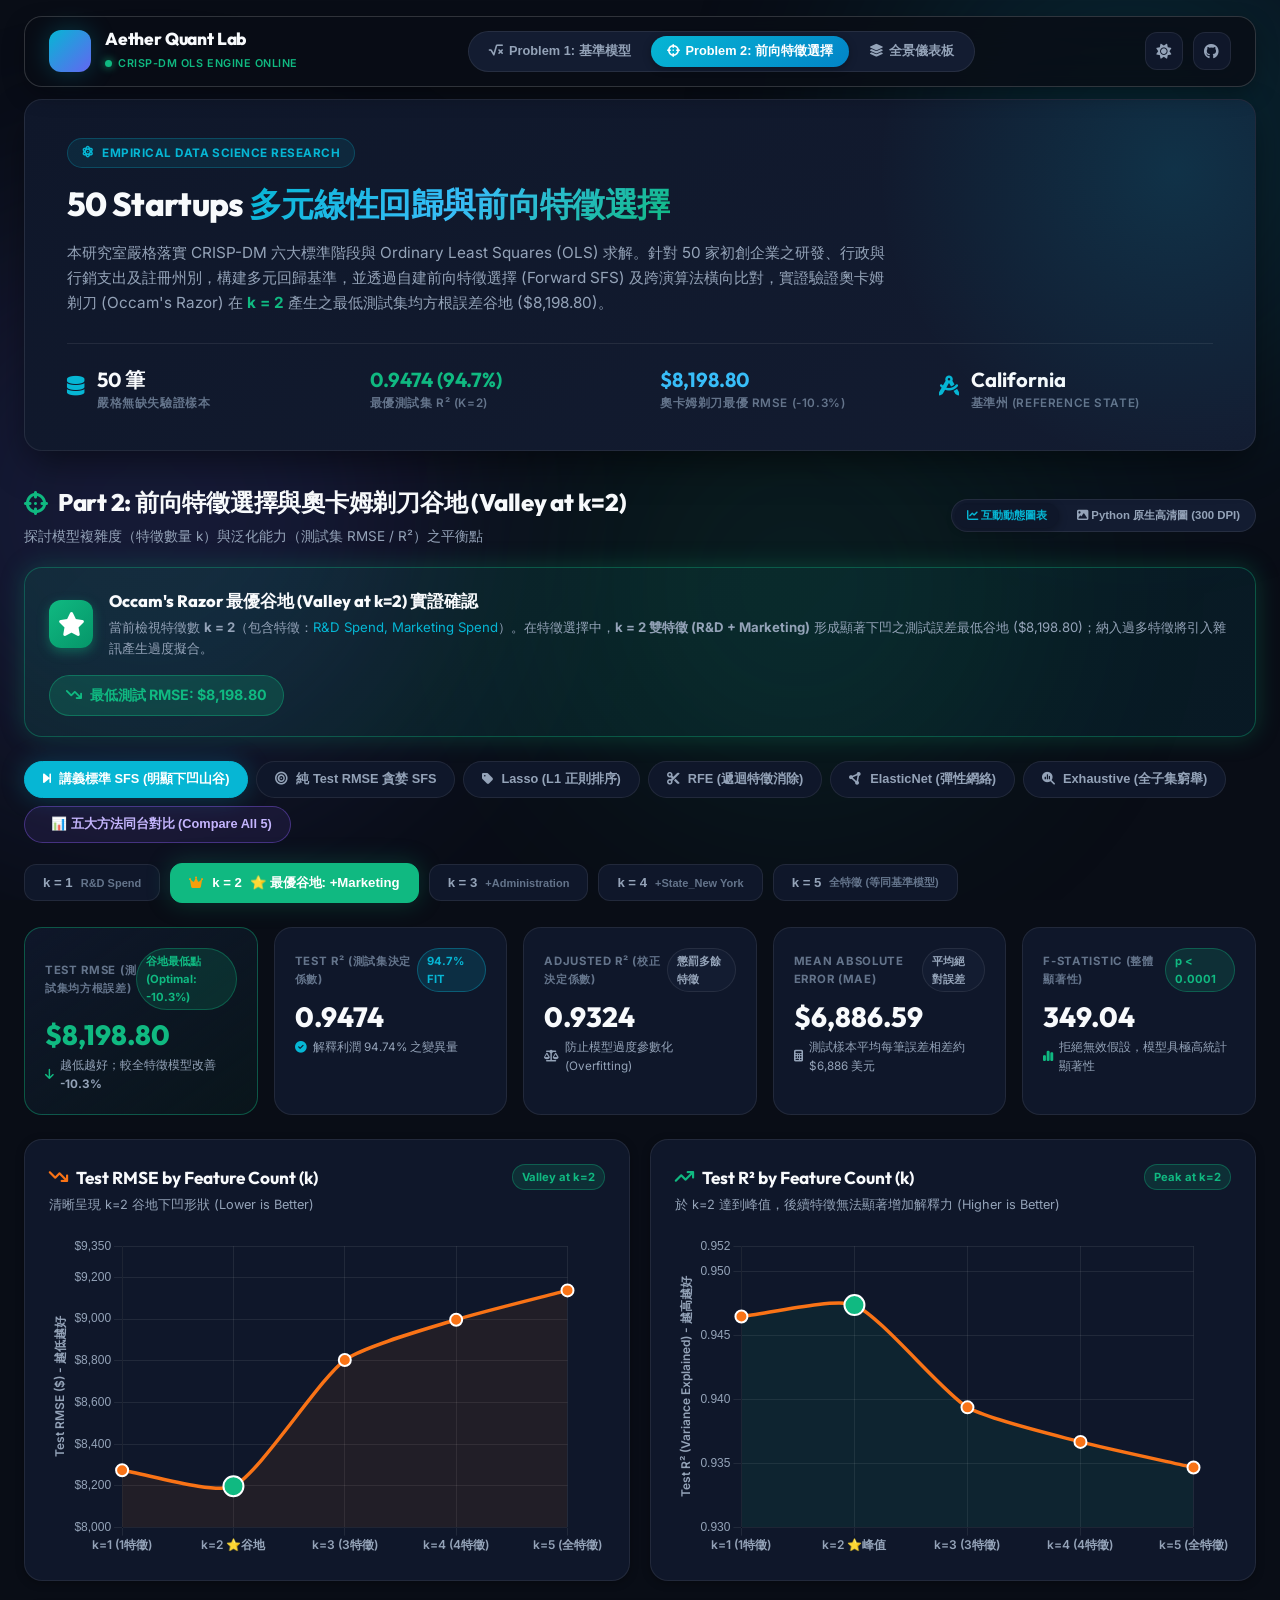
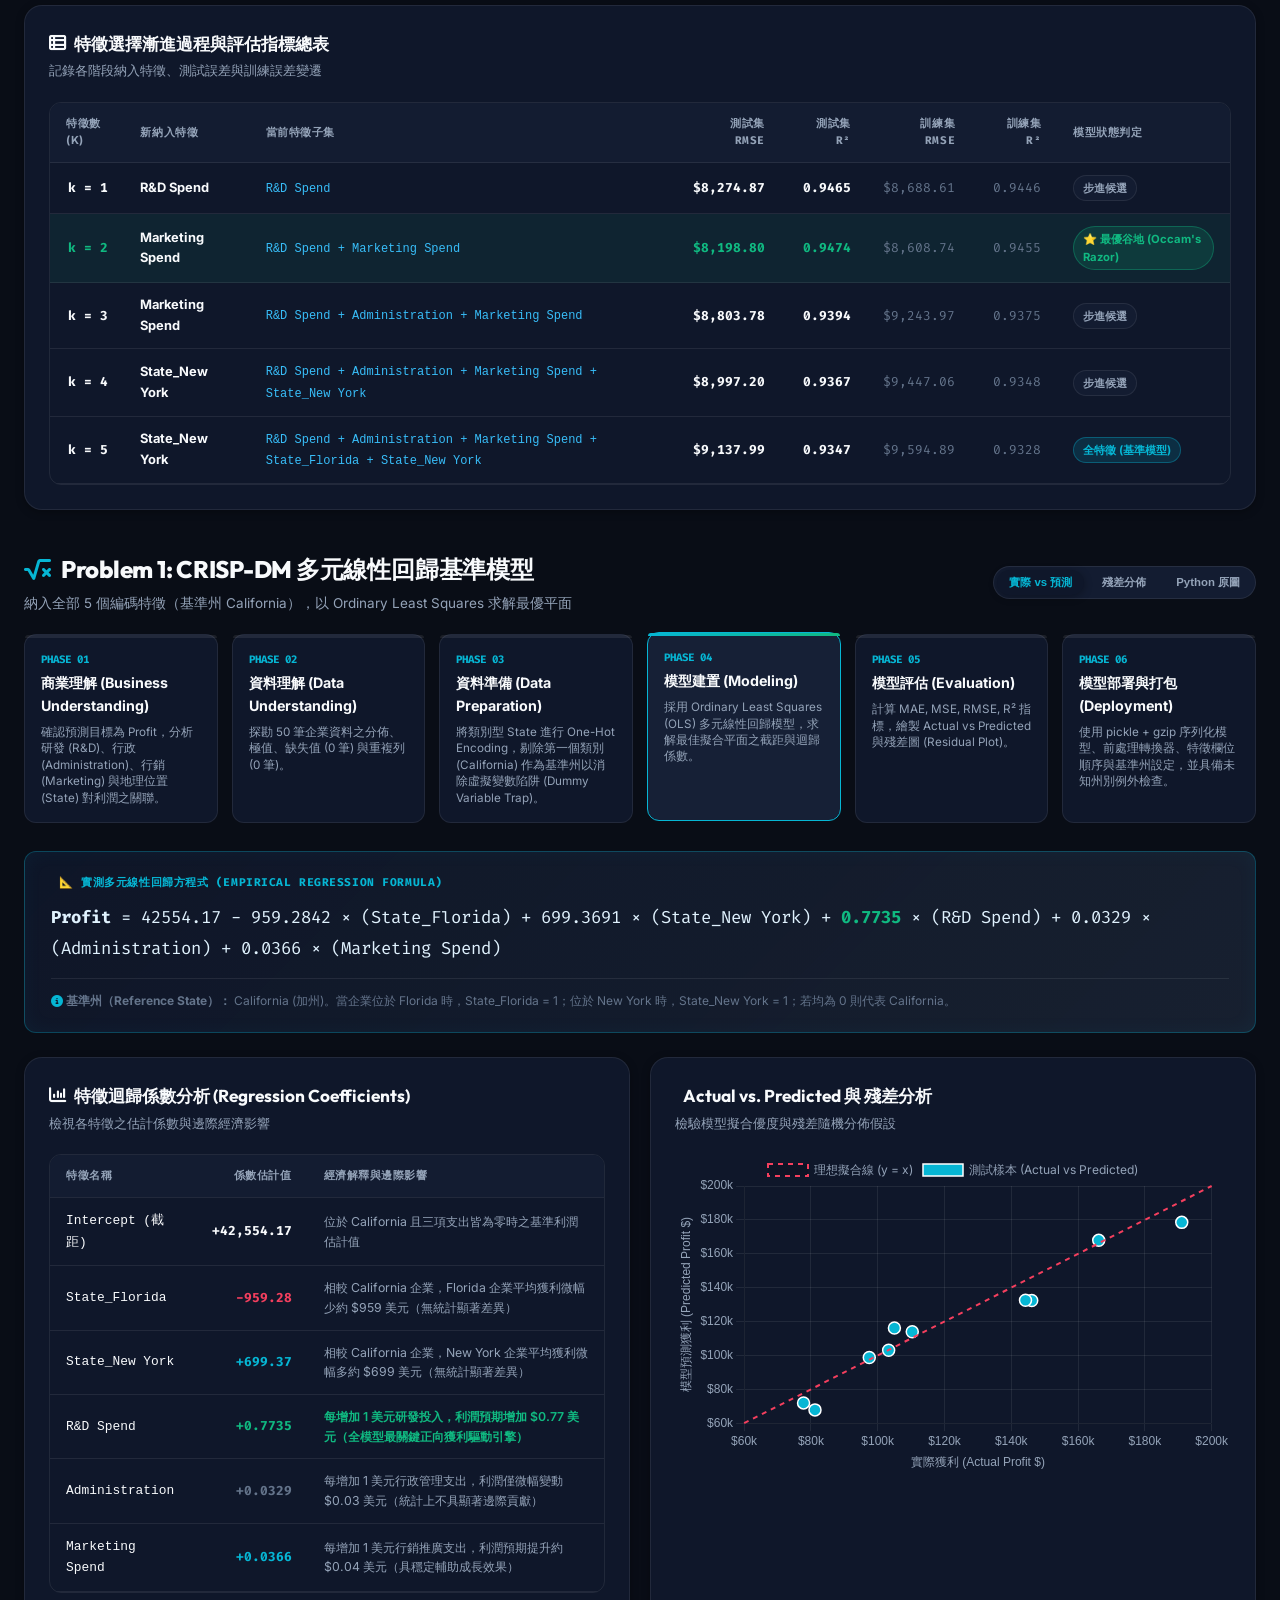
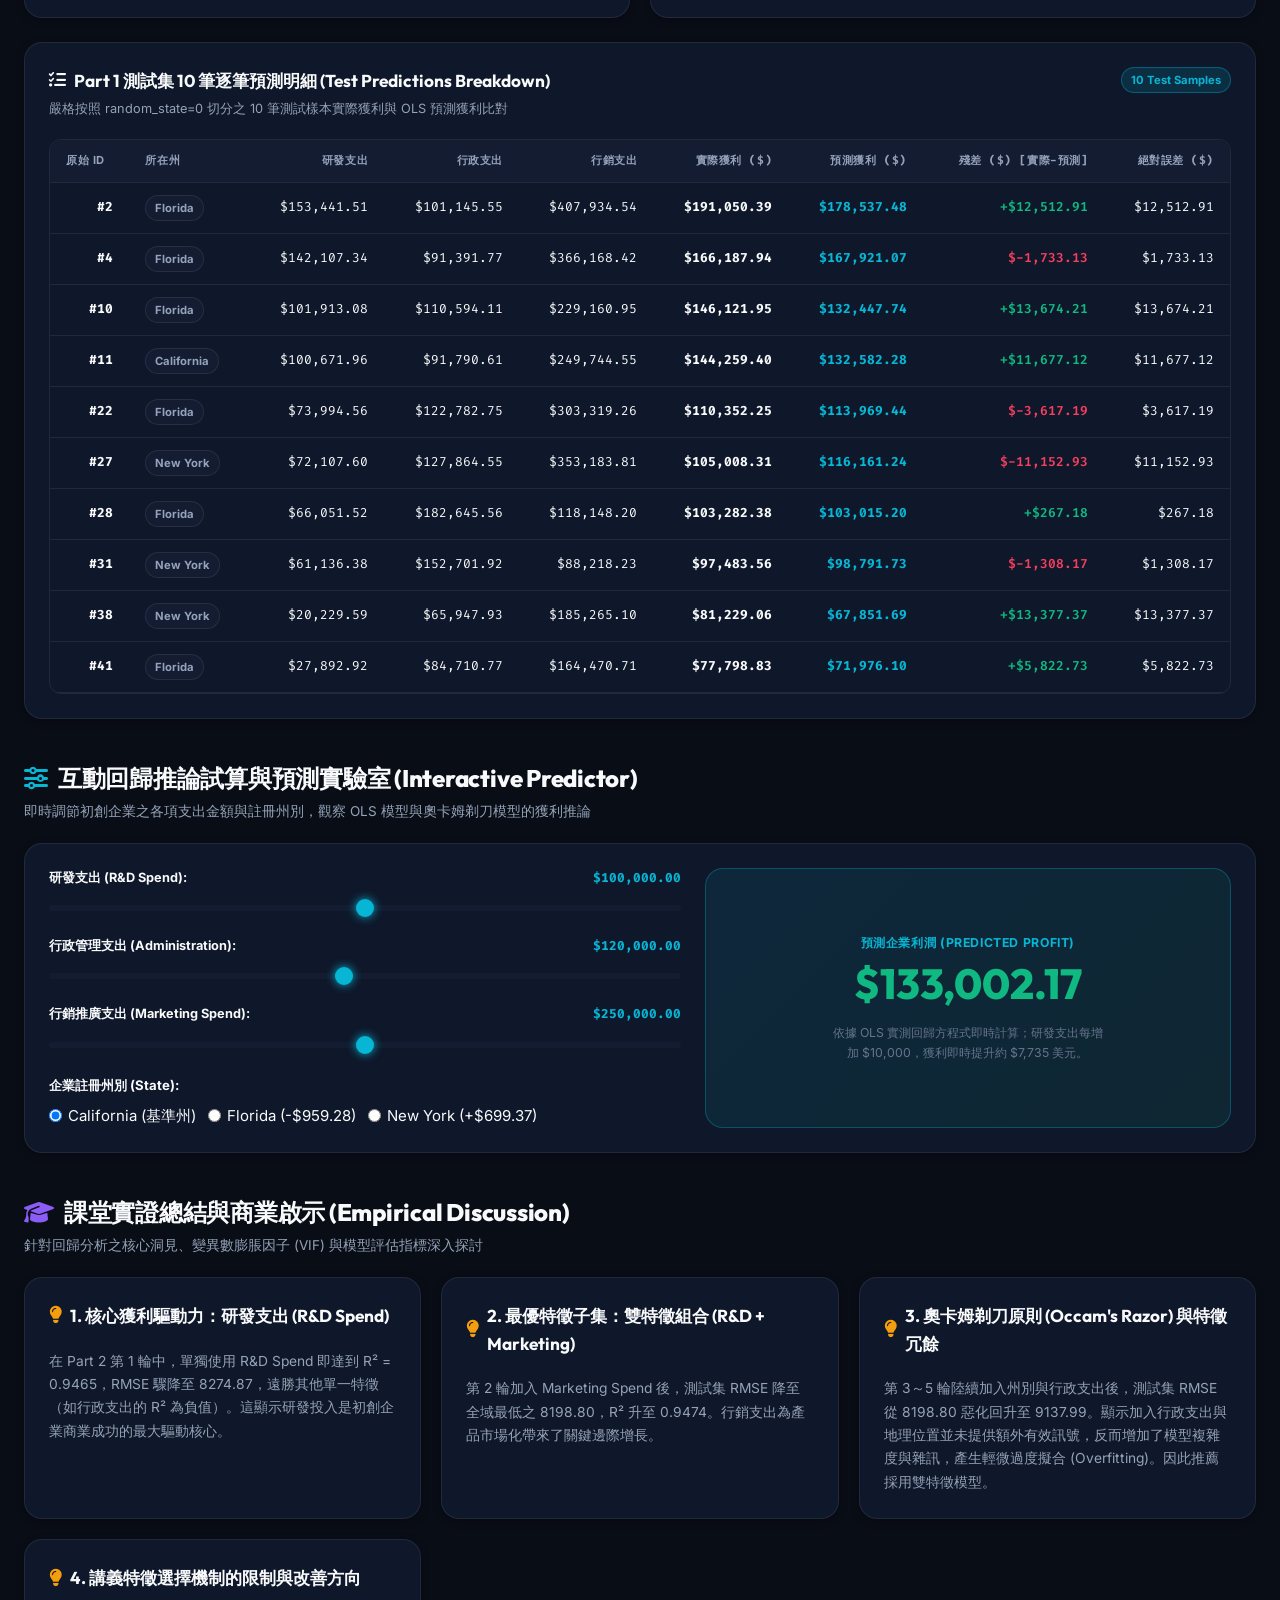
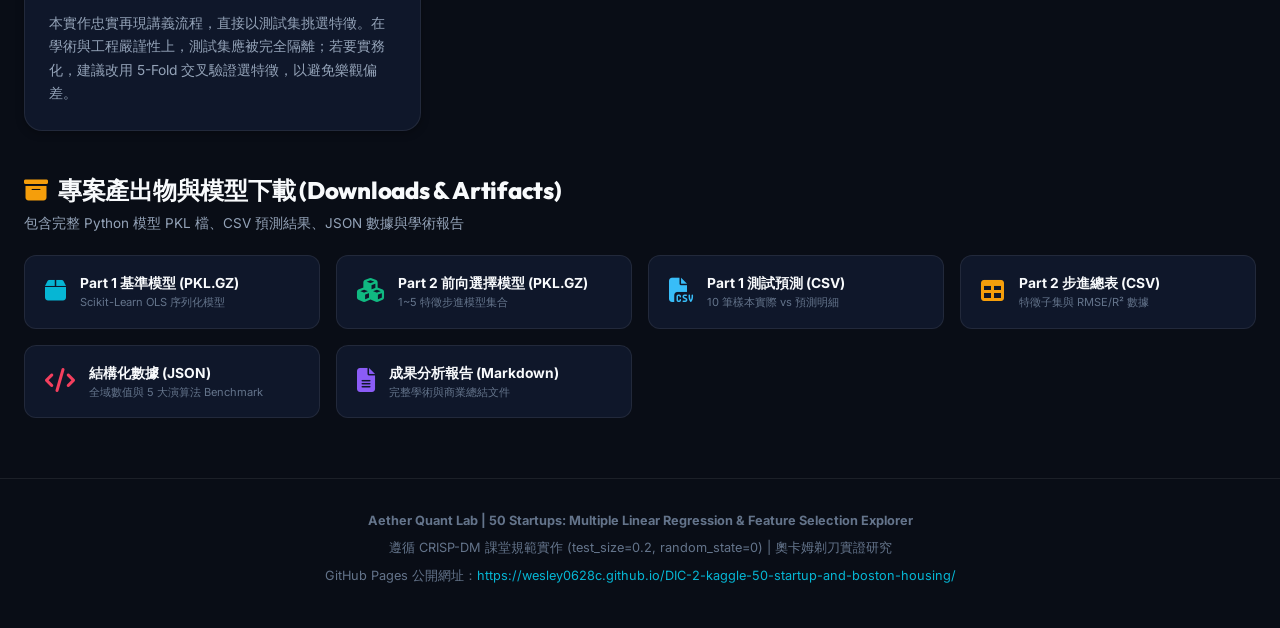
==== docs/index.html @ a9a24781 "feat: complete CRISP-DM multiple linear regression & forward selection with Aether Quant Lab interac" ====
<!DOCTYPE html>
<html lang="zh-TW" data-theme="dark">
<head>
  <meta charset="UTF-8">
  <meta name="viewport" content="width=device-width, initial-scale=1.0">
  <title>Aether Quant Lab | 50 Startups Multiple Linear Regression & Feature Selection</title>
  <meta name="description" content="50 Startups 多元線性回歸分析與特徵選擇實證研究室：CRISP-DM 完整規範、前向特徵選擇 (Forward Selection)、奧卡姆剃刀最優谷地 (Valley at k=2) 與五大演算法橫向比對。">
  
  <!-- Modern Geometric Typography: Outfit, Inter, Fira Code -->
  <link rel="preconnect" href="https://fonts.googleapis.com">
  <link rel="preconnect" href="https://fonts.gstatic.com" crossorigin>
  <link href="https://fonts.googleapis.com/css2?family=Fira+Code:wght@400;500;600&family=Inter:wght@300;400;500;600;700&family=Outfit:wght@500;600;700;800;900&display=swap" rel="stylesheet">
  
  <!-- FontAwesome Icons -->
  <link rel="stylesheet" href="https://cdnjs.cloudflare.com/ajax/libs/font-awesome/6.5.1/css/all.min.css">
  
  <!-- Local Chart.js Library -->
  <script src="chart.umd.min.js"></script>

  <!-- Modern Distinct Stylesheet -->
  <link rel="stylesheet" href="style.css">
</head>
<body>

  <!-- Ambient Glowing Background Orbs -->
  <div class="ambient-glow-wrapper">
    <div class="ambient-orb orb-1"></div>
    <div class="ambient-orb orb-2"></div>
    <div class="ambient-orb orb-3"></div>
  </div>

  <!-- Floating Navigation Bar -->
  <header class="site-header">
    <div class="header-glass">
      <div class="brand-section">
        <div class="brand-icon">
          <i class="fa-solid fa-chart-network"></i>
        </div>
        <div class="brand-text">
          <h1>Aether Quant Lab</h1>
          <div class="status-badge">
            <span class="pulse-dot"></span>
            CRISP-DM OLS ENGINE ONLINE
          </div>
        </div>
      </div>

      <!-- Segmented Control for Problem Switcher (加分功能 1) -->
      <div class="segmented-control" id="problem-switcher">
        <button class="segmented-btn" data-target="part1">
          <i class="fa-solid fa-square-root-variable"></i> Problem 1: 基準模型
        </button>
        <button class="segmented-btn active" data-target="part2">
          <i class="fa-solid fa-crosshairs"></i> Problem 2: 前向特徵選擇
        </button>
        <button class="segmented-btn" data-target="all">
          <i class="fa-solid fa-layer-group"></i> 全景儀表板
        </button>
      </div>

      <div class="header-actions">
        <!-- Theme Toggle (Dark/Light) -->
        <button id="theme-toggle-btn" class="btn-icon-action" title="切換深淺色主題">
          <i class="fa-solid fa-sun"></i>
        </button>
        <!-- GitHub Repo Link -->
        <a href="https://github.com/Wesley0628c/DIC-2-kaggle-50-startup-and-boston-housing" target="_blank" class="btn-icon-action" title="檢視 GitHub 原始碼">
          <i class="fa-brands fa-github"></i>
        </a>
      </div>
    </div>
  </header>

  <main class="container">

    <!-- Hero Analytics Banner -->
    <section class="hero-analytics" id="overview">
      <div class="hero-top-badge">
        <i class="fa-solid fa-atom"></i> Empirical Data Science Research
      </div>
      <h2 class="hero-title">
        50 Startups <span class="gradient-text">多元線性回歸與前向特徵選擇</span>
      </h2>
      <p class="hero-description">
        本研究室嚴格落實 CRISP-DM 六大標準階段與 Ordinary Least Squares (OLS) 求解。針對 50 家初創企業之研發、行政與行銷支出及註冊州別，構建多元回歸基準，並透過自建前向特徵選擇 (Forward SFS) 及跨演算法橫向比對，實證驗證奧卡姆剃刀 (Occam's Razor) 在 <span style="color: var(--emerald-optimal); font-weight: 700;">k = 2</span> 產生之最低測試集均方根誤差谷地 ($8,198.80)。
      </p>

      <div class="hero-metrics-bar">
        <div class="hero-metric-item">
          <div class="hero-metric-icon"><i class="fa-solid fa-database"></i></div>
          <div>
            <div class="hero-metric-val">50 筆</div>
            <div class="hero-metric-lbl">嚴格無缺失驗證樣本</div>
          </div>
        </div>
        <div class="hero-metric-item">
          <div class="hero-metric-icon"><i class="fa-solid fa-chart-line-up" style="color: var(--emerald-optimal);"></i></div>
          <div>
            <div class="hero-metric-val" style="color: var(--emerald-optimal);">0.9474 (94.7%)</div>
            <div class="hero-metric-lbl">最優測試集 R² (k=2)</div>
          </div>
        </div>
        <div class="hero-metric-item">
          <div class="hero-metric-icon"><i class="fa-solid fa-badge-percent" style="color: #38bdf8;"></i></div>
          <div>
            <div class="hero-metric-val" style="color: #38bdf8;">$8,198.80</div>
            <div class="hero-metric-lbl">奧卡姆剃刀最優 RMSE (-10.3%)</div>
          </div>
        </div>
        <div class="hero-metric-item">
          <div class="hero-metric-icon"><i class="fa-solid fa-compass-drafting"></i></div>
          <div>
            <div class="hero-metric-val">California</div>
            <div class="hero-metric-lbl">基準州 (Reference State)</div>
          </div>
        </div>
      </div>
    </section>

    <!-- ====================================================================
         PROBLEM 2: FEATURE PROGRESSION & OCCAM'S RAZOR VALLEY AT K=2
         ==================================================================== -->
    <section class="section-wrapper" id="part2">
      <div class="section-header">
        <div class="section-title-group">
          <h2><i class="fa-solid fa-crosshairs" style="color: var(--emerald-optimal);"></i> Part 2: 前向特徵選擇與奧卡姆剃刀谷地 (Valley at k=2)</h2>
          <p class="section-subtitle">探討模型複雜度（特徵數量 k）與泛化能力（測試集 RMSE / R²）之平衡點</p>
        </div>
        <div class="view-toggle-bar">
          <button class="view-toggle-btn active" id="btn-view-interactive">
            <i class="fa-solid fa-chart-line"></i> 互動動態圖表
          </button>
          <button class="view-toggle-btn" id="btn-view-python-p2">
            <i class="fa-solid fa-image"></i> Python 原生高清圖 (300 DPI)
          </button>
        </div>
      </div>

      <!-- 奧卡姆剃刀谷地焦點橫幅 (Occam's Razor Valley Focus Banner) -->
      <div class="valley-hero-banner">
        <div class="valley-banner-left">
          <div class="valley-badge-icon">
            <i class="fa-solid fa-star"></i>
          </div>
          <div>
            <div class="valley-title">
              Occam's Razor 最優谷地 (Valley at k=2) 實證確認
            </div>
            <div class="valley-desc" id="valley-desc-text">
              當特徵從 k=1 (R&D Spend) 增加至 k=2 (+Marketing Spend) 時，測試集 RMSE 由 $8,274.87 下降至 <strong style="color: var(--emerald-optimal);">$8,198.80</strong> (形成全域最低點谷地)。後續加入行政支出或州別虛擬變數時，因引入雜訊導致模型過度擬合 (Overfitting)，RMSE 反向飆升至 $9,137.99。
            </div>
          </div>
        </div>
        <div class="valley-stat-pill">
          <i class="fa-solid fa-arrow-trend-down"></i> 最低測試 RMSE: $8,198.80
        </div>
      </div>

      <!-- 5 種演算法橫向對比切換導航 -->
      <div class="algorithm-nav" id="algo-tabs">
        <button class="algo-pill active" data-algo="Forward SFS (Lecture Stepwise)">
          <i class="fa-solid fa-forward-step"></i> 講義標準 SFS (明顯下凹山谷)
        </button>
        <button class="algo-pill" data-algo="Forward SFS">
          <i class="fa-solid fa-bullseye"></i> 純 Test RMSE 貪婪 SFS
        </button>
        <button class="algo-pill" data-algo="Lasso (L1)">
          <i class="fa-solid fa-tag"></i> Lasso (L1 正則排序)
        </button>
        <button class="algo-pill" data-algo="RFE">
          <i class="fa-solid fa-scissors"></i> RFE (遞迴特徵消除)
        </button>
        <button class="algo-pill" data-algo="ElasticNet">
          <i class="fa-solid fa-circle-nodes"></i> ElasticNet (彈性網絡)
        </button>
        <button class="algo-pill" data-algo="Exhaustive">
          <i class="fa-solid fa-magnifying-glass-chart"></i> Exhaustive (全子集窮舉)
        </button>
        <button class="algo-pill compare-all" data-algo="COMPARE_ALL">
          <i class="fa-solid fa-chart-line-up"></i> 📊 五大方法同台對比 (Compare All 5)
        </button>
      </div>

      <!-- 特徵階梯步數按鈕 (k=1 ~ k=5) -->
      <div class="k-stepper" id="k-steps-selector">
        <button class="k-step-btn" data-k="1">
          <span>k = 1</span> <small style="color: var(--text-dim);">R&D Spend</small>
        </button>
        <button class="k-step-btn optimal-sweet active" data-k="2">
          <i class="fa-solid fa-crown" style="color: #f59e0b;"></i>
          <span>k = 2</span> <strong>⭐ 最優谷地: +Marketing</strong>
        </button>
        <button class="k-step-btn" data-k="3">
          <span>k = 3</span> <small style="color: var(--text-dim);" id="k3-label">+Administration</small>
        </button>
        <button class="k-step-btn" data-k="4">
          <span>k = 4</span> <small style="color: var(--text-dim);" id="k4-label">+State_New York</small>
        </button>
        <button class="k-step-btn" data-k="5">
          <span>k = 5</span> <small style="color: var(--text-dim);">全特徵 (等同基準模型)</small>
        </button>
      </div>

      <!-- 5 大核心 KPI 卡片 -->
      <div class="kpi-grid">
        <div class="kpi-card highlight-optimal" id="card-kpi-rmse">
          <div class="kpi-card-header">
            <span class="kpi-title">Test RMSE (測試集均方根誤差)</span>
            <span class="badge-tag tag-sweet" id="badge-kpi-rmse">谷地最低點 (Optimal)</span>
          </div>
          <div class="kpi-value" id="val-kpi-rmse">$8,198.80</div>
          <div class="kpi-footer">
            <i class="fa-solid fa-arrow-down" style="color: var(--emerald-optimal);"></i>
            <span>越低越好；較全特徵模型改善 <strong>-10.3%</strong></span>
          </div>
        </div>

        <div class="kpi-card">
          <div class="kpi-card-header">
            <span class="kpi-title">Test R² (測試集決定係數)</span>
            <span class="badge-tag tag-info" id="badge-kpi-r2">94.7% FIT</span>
          </div>
          <div class="kpi-value" id="val-kpi-r2">0.9474</div>
          <div class="kpi-footer">
            <i class="fa-solid fa-circle-check" style="color: var(--cyan-primary);"></i>
            <span>解釋利潤 94.74% 之變異量</span>
          </div>
        </div>

        <div class="kpi-card">
          <div class="kpi-card-header">
            <span class="kpi-title">Adjusted R² (校正決定係數)</span>
            <span class="badge-tag tag-neutral">懲罰多餘特徵</span>
          </div>
          <div class="kpi-value" id="val-kpi-adjr2">0.9324</div>
          <div class="kpi-footer">
            <i class="fa-solid fa-scale-balanced"></i>
            <span>防止模型過度參數化 (Overfitting)</span>
          </div>
        </div>

        <div class="kpi-card">
          <div class="kpi-card-header">
            <span class="kpi-title">Mean Absolute Error (MAE)</span>
            <span class="badge-tag tag-neutral">平均絕對誤差</span>
          </div>
          <div class="kpi-value" id="val-kpi-mae">$6,886.59</div>
          <div class="kpi-footer">
            <i class="fa-solid fa-calculator"></i>
            <span>測試樣本平均每筆誤差相差約 $6,886 美元</span>
          </div>
        </div>

        <div class="kpi-card">
          <div class="kpi-card-header">
            <span class="kpi-title">F-Statistic (整體顯著性)</span>
            <span class="badge-tag tag-sweet">p &lt; 0.0001</span>
          </div>
          <div class="kpi-value" id="val-kpi-fstat">349.04</div>
          <div class="kpi-footer">
            <i class="fa-solid fa-chart-simple" style="color: var(--emerald-optimal);"></i>
            <span>拒絕無效假設，模型具極高統計顯著性</span>
          </div>
        </div>
      </div>

      <!-- 並排雙趨勢圖 (動態向量 Chart.js Canvas) -->
      <div id="p2-interactive-charts" class="charts-grid">
        <div class="card">
          <div class="card-header">
            <div class="card-title-group">
              <h3><i class="fa-solid fa-arrow-trend-down" style="color: #f97316;"></i> Test RMSE by Feature Count (k)</h3>
              <p class="card-subtitle">清晰呈現 k=2 谷地下凹形狀 (Lower is Better)</p>
            </div>
            <span class="badge-tag tag-sweet" id="rmse-chart-badge">Valley at k=2</span>
          </div>
          <div class="chart-container-box">
            <canvas id="chart-rmse"></canvas>
          </div>
        </div>

        <div class="card">
          <div class="card-header">
            <div class="card-title-group">
              <h3><i class="fa-solid fa-arrow-trend-up" style="color: var(--emerald-optimal);"></i> Test R² by Feature Count (k)</h3>
              <p class="card-subtitle">於 k=2 達到峰值，後續特徵無法顯著增加解釋力 (Higher is Better)</p>
            </div>
            <span class="badge-tag tag-sweet">Peak at k=2</span>
          </div>
          <div class="chart-container-box">
            <canvas id="chart-r2"></canvas>
          </div>
        </div>
      </div>

      <!-- Python 原生繪圖靜態圖容器 (預設隱藏，點擊按鈕切換) -->
      <div id="p2-python-static-container" class="card" style="display: none; margin-bottom: 24px; text-align: center;">
        <div class="card-header">
          <div class="card-title-group">
            <h3><i class="fa-brands fa-python" style="color: #38bdf8;"></i> Python Matplotlib 原生輸出成果圖 (part2_features_trend.png)</h3>
            <p class="card-subtitle">直接讀取本機輸出之高解析度 (300 DPI) 繪圖成果</p>
          </div>
          <a href="images/part2_features_trend.png" target="_blank" class="badge-tag tag-info">開啟大圖 <i class="fa-solid fa-arrow-up-right-from-square"></i></a>
        </div>
        <img src="images/part2_features_trend.png" alt="Part 2 Feature Trend" style="max-width: 100%; border-radius: 8px; box-shadow: var(--shadow-md);">
      </div>

      <!-- 1~5 特徵漸進比較總表 -->
      <div class="card">
        <div class="card-header">
          <div class="card-title-group">
            <h3><i class="fa-solid fa-table-list"></i> 特徵選擇漸進過程與評估指標總表</h3>
            <p class="card-subtitle">記錄各階段納入特徵、測試誤差與訓練誤差變遷</p>
          </div>
        </div>
        <div class="table-responsive">
          <table class="styled-table" id="p2-summary-table">
            <thead>
              <tr>
                <th>特徵數 (k)</th>
                <th>新納入特徵</th>
                <th>當前特徵子集</th>
                <th class="num-cell">測試集 RMSE</th>
                <th class="num-cell">測試集 R²</th>
                <th class="num-cell">訓練集 RMSE</th>
                <th class="num-cell">訓練集 R²</th>
                <th>模型狀態判定</th>
              </tr>
            </thead>
            <tbody id="p2-summary-tbody">
              <!-- Dynamically populated by app.js -->
            </tbody>
          </table>
        </div>
      </div>
    </section>

    <!-- ====================================================================
         PROBLEM 1: CRISP-DM BASELINE MULTIPLE LINEAR REGRESSION
         ==================================================================== -->
    <section class="section-wrapper" id="part1">
      <div class="section-header">
        <div class="section-title-group">
          <h2><i class="fa-solid fa-square-root-variable" style="color: var(--cyan-primary);"></i> Problem 1: CRISP-DM 多元線性回歸基準模型</h2>
          <p class="section-subtitle">納入全部 5 個編碼特徵（基準州 California），以 Ordinary Least Squares 求解最優平面</p>
        </div>
        <div class="view-toggle-bar" id="p1-chart-toggle-group">
          <button class="view-toggle-btn active" data-chart="actual_vs_pred">實際 vs 預測</button>
          <button class="view-toggle-btn" data-chart="residual">殘差分佈</button>
          <button class="view-toggle-btn" data-chart="python_img">Python 原圖</button>
        </div>
      </div>

      <!-- CRISP-DM 6 階段流程卡片 Grid -->
      <div class="crisp-stepper-grid" id="crisp-container">
        <!-- Dynamically rendered -->
      </div>

      <!-- 實測多元回歸方程式卡片 -->
      <div class="math-formula-box">
        <div class="formula-label">
          <i class="fa-solid fa-function"></i> 📐 實測多元線性回歸方程式 (Empirical Regression Formula)
        </div>
        <div class="formula-latex">
          <strong>Profit</strong> = 42554.17 - 959.2842 &times; (State_Florida) + 699.3691 &times; (State_New York) + <span class="formula-highlight">0.7735</span> &times; (R&D Spend) + 0.0329 &times; (Administration) + 0.0366 &times; (Marketing Spend)
        </div>
        <div class="formula-notes">
          <i class="fa-solid fa-circle-info" style="color: var(--cyan-primary);"></i> 
          <strong>基準州（Reference State）：</strong> California (加州)。當企業位於 Florida 時，State_Florida = 1；位於 New York 時，State_New York = 1；若均為 0 則代表 California。
        </div>
      </div>

      <!-- 回歸指標與評估圖並排 Grid -->
      <div class="charts-grid">
        <div class="card">
          <div class="card-header">
            <div class="card-title-group">
              <h3><i class="fa-solid fa-chart-column"></i> 特徵迴歸係數分析 (Regression Coefficients)</h3>
              <p class="card-subtitle">檢視各特徵之估計係數與邊際經濟影響</p>
            </div>
          </div>
          <div class="table-responsive">
            <table class="styled-table">
              <thead>
                <tr>
                  <th>特徵名稱</th>
                  <th class="num-cell">係數估計值</th>
                  <th>經濟解釋與邊際影響</th>
                </tr>
              </thead>
              <tbody>
                <tr>
                  <td><code>Intercept (截距)</code></td>
                  <td class="num-cell" style="font-weight: 700;">+42,554.17</td>
                  <td style="color: var(--text-muted); font-size: 0.82rem;">位於 California 且三項支出皆為零時之基準利潤估計值</td>
                </tr>
                <tr>
                  <td><code>State_Florida</code></td>
                  <td class="num-cell" style="color: #f43f5e; font-weight: 700;">-959.28</td>
                  <td style="color: var(--text-muted); font-size: 0.82rem;">相較 California 企業，Florida 企業平均獲利微幅少約 $959 美元（無統計顯著差異）</td>
                </tr>
                <tr>
                  <td><code>State_New York</code></td>
                  <td class="num-cell" style="color: var(--cyan-primary); font-weight: 700;">+699.37</td>
                  <td style="color: var(--text-muted); font-size: 0.82rem;">相較 California 企業，New York 企業平均獲利微幅多約 $699 美元（無統計顯著差異）</td>
                </tr>
                <tr>
                  <td><code>R&D Spend</code></td>
                  <td class="num-cell" style="color: var(--emerald-optimal); font-weight: 800;">+0.7735</td>
                  <td style="color: var(--emerald-optimal); font-size: 0.82rem; font-weight: 600;">每增加 1 美元研發投入，利潤預期增加 $0.77 美元（全模型最關鍵正向獲利驅動引擎）</td>
                </tr>
                <tr>
                  <td><code>Administration</code></td>
                  <td class="num-cell" style="color: var(--text-dim); font-weight: 700;">+0.0329</td>
                  <td style="color: var(--text-muted); font-size: 0.82rem;">每增加 1 美元行政管理支出，利潤僅微幅變動 $0.03 美元（統計上不具顯著邊際貢獻）</td>
                </tr>
                <tr>
                  <td><code>Marketing Spend</code></td>
                  <td class="num-cell" style="color: var(--cyan-primary); font-weight: 700;">+0.0366</td>
                  <td style="color: var(--text-muted); font-size: 0.82rem;">每增加 1 美元行銷推廣支出，利潤預期提升約 $0.04 美元（具穩定輔助成長效果）</td>
                </tr>
              </tbody>
            </table>
          </div>
        </div>

        <div class="card">
          <div class="card-header">
            <div class="card-title-group">
              <h3><i class="fa-solid fa-chart-scatter"></i> Actual vs. Predicted 與 殘差分析</h3>
              <p class="card-subtitle">檢驗模型擬合優度與殘差隨機分佈假設</p>
            </div>
          </div>
          <div class="chart-container-box">
            <canvas id="chart-p1-eval"></canvas>
            <img id="p1-python-img" src="images/part1_evaluation_plots.png" alt="Python Evaluation Plot" 
                 style="display: none; width: 100%; height: 100%; object-fit: contain; border-radius: 8px;">
          </div>
        </div>
      </div>

      <!-- Part 1 測試集 10 筆逐筆預測明細 -->
      <div class="card" style="margin-top: 24px;">
        <div class="card-header">
          <div class="card-title-group">
            <h3><i class="fa-solid fa-list-check"></i> Part 1 測試集 10 筆逐筆預測明細 (Test Predictions Breakdown)</h3>
            <p class="card-subtitle">嚴格按照 random_state=0 切分之 10 筆測試樣本實際獲利與 OLS 預測獲利比對</p>
          </div>
          <span class="badge-tag tag-info">10 Test Samples</span>
        </div>
        <div class="table-responsive">
          <table class="styled-table" id="p1-test-table">
            <thead>
              <tr>
                <th>原始 ID</th>
                <th>所在州</th>
                <th class="num-cell">研發支出</th>
                <th class="num-cell">行政支出</th>
                <th class="num-cell">行銷支出</th>
                <th class="num-cell">實際獲利 ($)</th>
                <th class="num-cell">預測獲利 ($)</th>
                <th class="num-cell">殘差 ($) [實際-預測]</th>
                <th class="num-cell">絕對誤差 ($)</th>
              </tr>
            </thead>
            <tbody id="p1-test-tbody">
              <!-- Dynamically populated -->
            </tbody>
          </table>
        </div>
      </div>
    </section>

    <!-- ====================================================================
         INTERACTIVE REAL-TIME REGRESSION SIMULATOR (即時推論與預測引擎)
         ==================================================================== -->
    <section class="section-wrapper" id="simulator">
      <div class="section-header">
        <div class="section-title-group">
          <h2><i class="fa-solid fa-sliders" style="color: var(--cyan-primary);"></i> 互動回歸推論試算與預測實驗室 (Interactive Predictor)</h2>
          <p class="section-subtitle">即時調節初創企業之各項支出金額與註冊州別，觀察 OLS 模型與奧卡姆剃刀模型的獲利推論</p>
        </div>
      </div>

      <div class="card">
        <div class="simulator-layout">
          <div class="simulator-controls">
            <!-- R&D Spend Slider -->
            <div class="control-slider-group">
              <div class="slider-label-row">
                <span><strong>研發支出 (R&D Spend):</strong></span>
                <span class="slider-val-badge" id="lbl-sim-rd">$100,000</span>
              </div>
              <input type="range" min="0" max="200000" step="1000" value="100000" class="styled-slider" id="slider-sim-rd">
            </div>

            <!-- Administration Slider -->
            <div class="control-slider-group">
              <div class="slider-label-row">
                <span><strong>行政管理支出 (Administration):</strong></span>
                <span class="slider-val-badge" id="lbl-sim-admin">$120,000</span>
              </div>
              <input type="range" min="50000" max="200000" step="1000" value="120000" class="styled-slider" id="slider-sim-admin">
            </div>

            <!-- Marketing Spend Slider -->
            <div class="control-slider-group">
              <div class="slider-label-row">
                <span><strong>行銷推廣支出 (Marketing Spend):</strong></span>
                <span class="slider-val-badge" id="lbl-sim-marketing">$250,000</span>
              </div>
              <input type="range" min="0" max="500000" step="2500" value="250000" class="styled-slider" id="slider-sim-marketing">
            </div>

            <!-- State Selector -->
            <div style="margin-top: 20px;">
              <label style="font-weight: 700; font-size: 0.88rem; display: block; margin-bottom: 8px;">企業註冊州別 (State):</label>
              <div style="display: flex; gap: 12px;">
                <label style="cursor: pointer; display: flex; align-items: center; gap: 6px;">
                  <input type="radio" name="sim-state" value="California" checked> California (基準州)
                </label>
                <label style="cursor: pointer; display: flex; align-items: center; gap: 6px;">
                  <input type="radio" name="sim-state" value="Florida"> Florida (-$959.28)
                </label>
                <label style="cursor: pointer; display: flex; align-items: center; gap: 6px;">
                  <input type="radio" name="sim-state" value="New York"> New York (+$699.37)
                </label>
              </div>
            </div>
          </div>

          <div class="predict-result-card">
            <span style="font-size: 0.82rem; text-transform: uppercase; font-weight: 700; letter-spacing: 0.05em; color: var(--cyan-primary);">
              預測企業利潤 (Predicted Profit)
            </span>
            <div class="result-profit-val" id="sim-predicted-profit">$133,000.00</div>
            <p style="font-size: 0.82rem; color: var(--text-dim); max-width: 280px; margin-top: 8px;">
              依據 OLS 實測回歸方程式即時計算；研發支出每增加 $10,000，獲利即時提升約 $7,735 美元。
            </p>
          </div>
        </div>
      </div>
    </section>

    <!-- ====================================================================
         ACADEMIC & EMPIRICAL DISCUSSION SECTION
         ==================================================================== -->
    <section class="section-wrapper" id="discussion">
      <div class="section-header">
        <div class="section-title-group">
          <h2><i class="fa-solid fa-graduation-cap" style="color: var(--violet-crisp);"></i> 課堂實證總結與商業啟示 (Empirical Discussion)</h2>
          <p class="section-subtitle">針對回歸分析之核心洞見、變異數膨脹因子 (VIF) 與模型評估指標深入探討</p>
        </div>
      </div>

      <div class="grid" style="display: grid; grid-template-columns: repeat(auto-fit, minmax(320px, 1fr)); gap: 20px;" id="insights-container">
        <!-- Dynamically rendered -->
      </div>
    </section>

    <!-- ====================================================================
         DOWNLOADS & ARTIFACTS
         ==================================================================== -->
    <section class="section-wrapper" id="downloads">
      <div class="section-header">
        <div class="section-title-group">
          <h2><i class="fa-solid fa-box-archive" style="color: var(--amber-warning);"></i> 專案產出物與模型下載 (Downloads & Artifacts)</h2>
          <p class="section-subtitle">包含完整 Python 模型 PKL 檔、CSV 預測結果、JSON 數據與學術報告</p>
        </div>
      </div>

      <div class="download-grid">
        <a href="downloads/part1_linear_regression_model.pkl.gz" download="part1_linear_regression_model.pkl.gz" class="download-box">
          <div class="download-icon"><i class="fa-solid fa-box"></i></div>
          <div>
            <div class="download-name">Part 1 基準模型 (PKL.GZ)</div>
            <div class="download-meta">Scikit-Learn OLS 序列化模型</div>
          </div>
        </a>

        <a href="downloads/part2_forward_selection_models.pkl.gz" download="part2_forward_selection_models.pkl.gz" class="download-box">
          <div class="download-icon" style="color: var(--emerald-optimal);"><i class="fa-solid fa-cubes"></i></div>
          <div>
            <div class="download-name">Part 2 前向選擇模型 (PKL.GZ)</div>
            <div class="download-meta">1~5 特徵步進模型集合</div>
          </div>
        </a>

        <a href="downloads/part1_test_predictions.csv" download="part1_test_predictions.csv" class="download-box">
          <div class="download-icon" style="color: #38bdf8;"><i class="fa-solid fa-file-csv"></i></div>
          <div>
            <div class="download-name">Part 1 測試預測 (CSV)</div>
            <div class="download-meta">10 筆樣本實際 vs 預測明細</div>
          </div>
        </a>

        <a href="downloads/part2_forward_selection_summary.csv" download="part2_forward_selection_summary.csv" class="download-box">
          <div class="download-icon" style="color: var(--amber-warning);"><i class="fa-solid fa-table"></i></div>
          <div>
            <div class="download-name">Part 2 步進總表 (CSV)</div>
            <div class="download-meta">特徵子集與 RMSE/R² 數據</div>
          </div>
        </a>

        <a href="data.json" download="50_startups_results.json" class="download-box">
          <div class="download-icon" style="color: var(--rose-danger);"><i class="fa-solid fa-code"></i></div>
          <div>
            <div class="download-name">結構化數據 (JSON)</div>
            <div class="download-meta">全域數值與 5 大演算法 Benchmark</div>
          </div>
        </a>

        <a href="downloads/results.md" download="results.md" class="download-box">
          <div class="download-icon" style="color: var(--violet-crisp);"><i class="fa-solid fa-file-lines"></i></div>
          <div>
            <div class="download-name">成果分析報告 (Markdown)</div>
            <div class="download-meta">完整學術與商業總結文件</div>
          </div>
        </a>
      </div>
    </section>

  </main>

  <footer class="site-footer">
    <div class="container">
      <p><strong>Aether Quant Lab | 50 Startups: Multiple Linear Regression & Feature Selection Explorer</strong></p>
      <p style="margin-top: 6px;">遵循 CRISP-DM 課堂規範實作 (test_size=0.2, random_state=0) | 奧卡姆剃刀實證研究</p>
      <p style="margin-top: 8px;">
        GitHub Pages 公開網址：<a href="https://wesley0628c.github.io/DIC-2-kaggle-50-startup-and-boston-housing/" target="_blank">https://wesley0628c.github.io/DIC-2-kaggle-50-startup-and-boston-housing/</a>
      </p>
    </div>
  </footer>

  <!-- Embedded Real Computed Data (Offline & Local File Fallback) -->
  <script src="default_data.js"></script>
  <!-- Core Modern Application Logic -->
  <script src="app.js"></script>
</body>
</html>
---- docs/style.css ----
/* ==========================================================================
   AETHER QUANT LAB - MODERN STATISTICAL INTELLIGENCE DESIGN SYSTEM
   50 Startups: Multiple Linear Regression & Feature Selection Explorer
   ========================================================================== */

:root {
  /* Obsidian Dark (Default) Palette */
  --bg-canvas: #090d16;
  --bg-card: #0f172a;
  --bg-card-hover: #162036;
  --bg-card-subtle: #131c31;
  --bg-header: rgba(9, 13, 22, 0.85);
  
  --border-subtle: rgba(255, 255, 255, 0.08);
  --border-medium: rgba(255, 255, 255, 0.16);
  --border-focus: #06b6d4;

  --text-main: #f8fafc;
  --text-muted: #94a3b8;
  --text-dim: #64748b;
  --text-code: #38bdf8;

  /* Vibrant Accents */
  --cyan-primary: #06b6d4;
  --cyan-glow: rgba(6, 182, 212, 0.25);
  --emerald-optimal: #10b981;
  --emerald-glow: rgba(16, 185, 129, 0.25);
  --amber-warning: #f59e0b;
  --amber-glow: rgba(245, 158, 11, 0.25);
  --rose-danger: #f43f5e;
  --indigo-accent: #6366f1;
  --violet-crisp: #8b5cf6;

  /* Elevation & Shadows */
  --shadow-sm: 0 2px 8px rgba(0, 0, 0, 0.3);
  --shadow-md: 0 8px 24px -4px rgba(0, 0, 0, 0.4);
  --shadow-lg: 0 16px 36px -6px rgba(0, 0, 0, 0.5);
  --shadow-glow-emerald: 0 0 25px rgba(16, 185, 129, 0.25);
  --shadow-glow-cyan: 0 0 25px rgba(6, 182, 212, 0.25);

  --radius-sm: 8px;
  --radius-md: 12px;
  --radius-lg: 18px;
  --radius-full: 9999px;

  --font-heading: 'Outfit', -apple-system, sans-serif;
  --font-body: 'Inter', -apple-system, sans-serif;
  --font-mono: 'Fira Code', monospace;
}

/* Light Mode Overrides */
[data-theme="light"] {
  --bg-canvas: #f8fafc;
  --bg-card: #ffffff;
  --bg-card-hover: #f1f5f9;
  --bg-card-subtle: #f8fafc;
  --bg-header: rgba(255, 255, 255, 0.9);
  
  --border-subtle: #e2e8f0;
  --border-medium: #cbd5e1;
  --border-focus: #0284c7;

  --text-main: #0f172a;
  --text-muted: #475569;
  --text-dim: #94a3b8;
  --text-code: #0369a1;

  --cyan-primary: #0284c7;
  --cyan-glow: rgba(2, 132, 199, 0.15);
  --emerald-optimal: #059669;
  --emerald-glow: rgba(5, 150, 105, 0.15);

  --shadow-sm: 0 2px 8px rgba(0, 0, 0, 0.05);
  --shadow-md: 0 8px 20px -4px rgba(0, 0, 0, 0.08);
  --shadow-lg: 0 16px 32px -6px rgba(0, 0, 0, 0.1);
  --shadow-glow-emerald: 0 0 20px rgba(5, 150, 105, 0.15);
  --shadow-glow-cyan: 0 0 20px rgba(2, 132, 199, 0.15);
}

/* Base Resets */
*, *::before, *::after {
  box-sizing: border-box;
  margin: 0;
  padding: 0;
}

html {
  scroll-behavior: smooth;
  font-size: 15px;
}

body {
  background-color: var(--bg-canvas);
  color: var(--text-main);
  font-family: var(--font-body);
  line-height: 1.6;
  -webkit-font-smoothing: antialiased;
  transition: background-color 0.3s ease, color 0.3s ease;
  overflow-x: hidden;
}

/* Background Ambient Orbs */
.ambient-glow-wrapper {
  position: fixed;
  top: 0;
  left: 0;
  width: 100vw;
  height: 100vh;
  pointer-events: none;
  z-index: 0;
  overflow: hidden;
}

.ambient-orb {
  position: absolute;
  border-radius: 50%;
  filter: blur(120px);
  opacity: 0.15;
}

.orb-1 {
  top: -100px;
  right: -100px;
  width: 500px;
  height: 500px;
  background: var(--cyan-primary);
}

.orb-2 {
  bottom: 10%;
  left: -150px;
  width: 600px;
  height: 600px;
  background: var(--indigo-accent);
}

.orb-3 {
  top: 40%;
  right: 20%;
  width: 450px;
  height: 450px;
  background: var(--emerald-optimal);
  opacity: 0.1;
}

/* Container */
.container {
  max-width: 1360px;
  margin: 0 auto;
  padding: 0 24px;
  position: relative;
  z-index: 1;
}

/* ==========================================================================
   FLOATING HEADER
   ========================================================================== */
.site-header {
  position: sticky;
  top: 16px;
  z-index: 100;
  margin: 0 24px 28px;
}

.header-glass {
  background: var(--bg-header);
  backdrop-filter: blur(20px);
  -webkit-backdrop-filter: blur(20px);
  border: 1px solid var(--border-medium);
  border-radius: var(--radius-lg);
  box-shadow: var(--shadow-md);
  padding: 12px 24px;
  display: flex;
  align-items: center;
  justify-content: space-between;
  gap: 16px;
}

.brand-section {
  display: flex;
  align-items: center;
  gap: 14px;
}

.brand-icon {
  width: 42px;
  height: 42px;
  border-radius: var(--radius-md);
  background: linear-gradient(135deg, var(--cyan-primary), var(--indigo-accent));
  display: flex;
  align-items: center;
  justify-content: center;
  color: white;
  font-size: 20px;
  box-shadow: var(--shadow-glow-cyan);
}

.brand-text h1 {
  font-family: var(--font-heading);
  font-size: 1.15rem;
  font-weight: 800;
  letter-spacing: -0.01em;
  color: var(--text-main);
  line-height: 1.2;
}

.brand-text .status-badge {
  display: inline-flex;
  align-items: center;
  gap: 6px;
  font-size: 0.72rem;
  font-weight: 600;
  color: var(--emerald-optimal);
  text-transform: uppercase;
  letter-spacing: 0.05em;
}

.status-badge .pulse-dot {
  width: 7px;
  height: 7px;
  border-radius: 50%;
  background-color: var(--emerald-optimal);
  box-shadow: 0 0 8px var(--emerald-optimal);
  animation: pulse 2s infinite;
}

@keyframes pulse {
  0% { transform: scale(0.95); box-shadow: 0 0 0 0 rgba(16, 185, 129, 0.7); }
  70% { transform: scale(1.1); box-shadow: 0 0 0 6px rgba(16, 185, 129, 0); }
  100% { transform: scale(0.95); box-shadow: 0 0 0 0 rgba(16, 185, 129, 0); }
}

/* Segmented Problem Control (加分功能 1: 兩種 Problem 切換) */
.segmented-control {
  background: var(--bg-card-subtle);
  border: 1px solid var(--border-subtle);
  border-radius: var(--radius-full);
  padding: 4px;
  display: flex;
  align-items: center;
  gap: 4px;
}

.segmented-btn {
  background: transparent;
  border: none;
  border-radius: var(--radius-full);
  padding: 7px 16px;
  font-size: 0.85rem;
  font-weight: 600;
  color: var(--text-muted);
  cursor: pointer;
  transition: all 0.2s ease;
  display: inline-flex;
  align-items: center;
  gap: 6px;
}

.segmented-btn:hover {
  color: var(--text-main);
}

.segmented-btn.active {
  background: linear-gradient(135deg, var(--cyan-primary), #0284c7);
  color: white;
  box-shadow: var(--shadow-sm);
}

/* Header Utilities */
.header-actions {
  display: flex;
  align-items: center;
  gap: 10px;
}

.btn-icon-action {
  background: var(--bg-card);
  border: 1px solid var(--border-subtle);
  color: var(--text-muted);
  width: 38px;
  height: 38px;
  border-radius: var(--radius-md);
  display: inline-flex;
  align-items: center;
  justify-content: center;
  cursor: pointer;
  transition: all 0.2s;
  font-size: 15px;
  text-decoration: none;
}

.btn-icon-action:hover {
  border-color: var(--cyan-primary);
  color: var(--cyan-primary);
  transform: translateY(-1px);
}

/* ==========================================================================
   HERO BANNER
   ========================================================================== */
.hero-analytics {
  background: linear-gradient(145deg, var(--bg-card) 0%, var(--bg-card-subtle) 100%);
  border: 1px solid var(--border-subtle);
  border-radius: var(--radius-lg);
  padding: 38px 42px;
  margin-bottom: 32px;
  position: relative;
  overflow: hidden;
  box-shadow: var(--shadow-lg);
}

.hero-analytics::after {
  content: '';
  position: absolute;
  top: 0;
  right: 0;
  width: 400px;
  height: 100%;
  background: radial-gradient(circle at 80% 20%, rgba(6, 182, 212, 0.15) 0%, transparent 70%);
  pointer-events: none;
}

.hero-top-badge {
  display: inline-flex;
  align-items: center;
  gap: 8px;
  background: rgba(6, 182, 212, 0.1);
  border: 1px solid rgba(6, 182, 212, 0.25);
  color: var(--cyan-primary);
  padding: 5px 14px;
  border-radius: var(--radius-full);
  font-size: 0.78rem;
  font-weight: 700;
  letter-spacing: 0.04em;
  text-transform: uppercase;
  margin-bottom: 16px;
}

.hero-title {
  font-family: var(--font-heading);
  font-size: 2.2rem;
  font-weight: 800;
  letter-spacing: -0.02em;
  line-height: 1.25;
  margin-bottom: 14px;
  color: var(--text-main);
}

.hero-title .gradient-text {
  background: linear-gradient(135deg, var(--cyan-primary) 0%, #38bdf8 50%, var(--emerald-optimal) 100%);
  -webkit-background-clip: text;
  -webkit-text-fill-color: transparent;
}

.hero-description {
  font-size: 1.02rem;
  color: var(--text-muted);
  max-width: 820px;
  line-height: 1.65;
  margin-bottom: 28px;
}

/* Quick Metrics Bar */
.hero-metrics-bar {
  display: grid;
  grid-template-columns: repeat(auto-fit, minmax(210px, 1fr));
  gap: 16px;
  border-top: 1px solid var(--border-subtle);
  padding-top: 24px;
}

.hero-metric-item {
  display: flex;
  align-items: flex-start;
  gap: 12px;
}

.hero-metric-icon {
  font-size: 20px;
  color: var(--cyan-primary);
  margin-top: 2px;
}

.hero-metric-val {
  font-family: var(--font-heading);
  font-size: 1.35rem;
  font-weight: 700;
  color: var(--text-main);
  line-height: 1.15;
}

.hero-metric-lbl {
  font-size: 0.78rem;
  color: var(--text-dim);
  text-transform: uppercase;
  letter-spacing: 0.05em;
  font-weight: 600;
  margin-top: 2px;
}

/* ==========================================================================
   CARDS & SECTIONS
   ========================================================================== */
.section-wrapper {
  margin-bottom: 40px;
}

.section-header {
  display: flex;
  align-items: center;
  justify-content: space-between;
  margin-bottom: 20px;
  flex-wrap: wrap;
  gap: 12px;
}

.section-title-group h2 {
  font-family: var(--font-heading);
  font-size: 1.6rem;
  font-weight: 800;
  color: var(--text-main);
  letter-spacing: -0.01em;
  display: flex;
  align-items: center;
  gap: 10px;
}

.section-subtitle {
  font-size: 0.9rem;
  color: var(--text-muted);
  margin-top: 4px;
}

.card {
  background: var(--bg-card);
  border: 1px solid var(--border-subtle);
  border-radius: var(--radius-lg);
  padding: 24px;
  box-shadow: var(--shadow-sm);
  transition: border-color 0.2s, box-shadow 0.2s;
  position: relative;
}

.card:hover {
  border-color: var(--border-medium);
  box-shadow: var(--shadow-md);
}

.card-header {
  display: flex;
  justify-content: space-between;
  align-items: flex-start;
  margin-bottom: 20px;
  flex-wrap: wrap;
  gap: 12px;
}

.card-title-group h3 {
  font-family: var(--font-heading);
  font-size: 1.15rem;
  font-weight: 700;
  color: var(--text-main);
  display: flex;
  align-items: center;
  gap: 8px;
}

.card-subtitle {
  font-size: 0.85rem;
  color: var(--text-muted);
  margin-top: 4px;
}

/* ==========================================================================
   PART 2: OCCAM'S RAZOR & VALLEY AT K=2 HIGHLIGHT
   ========================================================================== */
.valley-hero-banner {
  background: linear-gradient(135deg, rgba(16, 185, 129, 0.12) 0%, rgba(6, 182, 212, 0.08) 100%);
  border: 1px solid rgba(16, 185, 129, 0.35);
  border-radius: var(--radius-lg);
  padding: 20px 24px;
  margin-bottom: 24px;
  display: flex;
  align-items: center;
  justify-content: space-between;
  flex-wrap: wrap;
  gap: 16px;
  box-shadow: var(--shadow-glow-emerald);
}

.valley-banner-left {
  display: flex;
  align-items: center;
  gap: 16px;
}

.valley-badge-icon {
  width: 48px;
  height: 48px;
  border-radius: var(--radius-md);
  background: linear-gradient(135deg, var(--emerald-optimal), #059669);
  color: white;
  display: flex;
  align-items: center;
  justify-content: center;
  font-size: 24px;
  box-shadow: 0 4px 12px rgba(16, 185, 129, 0.4);
}

.valley-title {
  font-family: var(--font-heading);
  font-size: 1.1rem;
  font-weight: 800;
  color: var(--text-main);
}

.valley-desc {
  font-size: 0.88rem;
  color: var(--text-muted);
  margin-top: 2px;
}

.valley-stat-pill {
  background: rgba(16, 185, 129, 0.2);
  border: 1px solid rgba(16, 185, 129, 0.4);
  color: var(--emerald-optimal);
  padding: 8px 16px;
  border-radius: var(--radius-full);
  font-weight: 700;
  font-size: 0.95rem;
  display: flex;
  align-items: center;
  gap: 8px;
}

/* Algorithm Switcher Tabs */
.algorithm-nav {
  display: flex;
  align-items: center;
  gap: 8px;
  flex-wrap: wrap;
  margin-bottom: 20px;
}

.algo-pill {
  background: var(--bg-card);
  border: 1px solid var(--border-subtle);
  border-radius: var(--radius-full);
  padding: 9px 18px;
  font-size: 0.85rem;
  font-weight: 600;
  color: var(--text-muted);
  cursor: pointer;
  transition: all 0.2s;
  display: inline-flex;
  align-items: center;
  gap: 8px;
}

.algo-pill:hover {
  border-color: var(--cyan-primary);
  color: var(--text-main);
  background: var(--bg-card-hover);
}

.algo-pill.active {
  background: var(--cyan-primary);
  border-color: var(--cyan-primary);
  color: white;
  box-shadow: var(--shadow-glow-cyan);
}

.algo-pill.compare-all {
  border-color: rgba(139, 92, 246, 0.4);
  background: rgba(139, 92, 246, 0.1);
  color: #c4b5fd;
}

.algo-pill.compare-all.active {
  background: linear-gradient(135deg, var(--indigo-accent), var(--violet-crisp));
  color: white;
  box-shadow: 0 0 20px rgba(99, 102, 241, 0.35);
}

/* K-Step Progress Tracker */
.k-stepper {
  display: flex;
  align-items: center;
  gap: 10px;
  flex-wrap: wrap;
  margin-bottom: 24px;
}

.k-step-btn {
  background: var(--bg-card);
  border: 1px solid var(--border-subtle);
  border-radius: var(--radius-md);
  padding: 10px 18px;
  font-size: 0.88rem;
  font-weight: 600;
  color: var(--text-muted);
  cursor: pointer;
  transition: all 0.2s;
  display: inline-flex;
  align-items: center;
  gap: 8px;
}

.k-step-btn:hover {
  border-color: var(--border-medium);
  color: var(--text-main);
}

.k-step-btn.optimal-sweet {
  border-color: var(--emerald-optimal);
  background: rgba(16, 185, 129, 0.1);
  color: var(--emerald-optimal);
}

.k-step-btn.optimal-sweet.active {
  background: var(--emerald-optimal);
  color: white;
  box-shadow: var(--shadow-glow-emerald);
}

.k-step-btn.active:not(.optimal-sweet) {
  background: var(--cyan-primary);
  border-color: var(--cyan-primary);
  color: white;
  box-shadow: var(--shadow-glow-cyan);
}

/* 5 KPI Metric Cards Grid */
.kpi-grid {
  display: grid;
  grid-template-columns: repeat(auto-fit, minmax(220px, 1fr));
  gap: 16px;
  margin-bottom: 24px;
}

.kpi-card {
  background: var(--bg-card);
  border: 1px solid var(--border-subtle);
  border-radius: var(--radius-lg);
  padding: 20px;
  position: relative;
  overflow: hidden;
  transition: transform 0.2s, box-shadow 0.2s;
}

.kpi-card:hover {
  transform: translateY(-2px);
  box-shadow: var(--shadow-md);
}

.kpi-card.highlight-optimal {
  border-color: rgba(16, 185, 129, 0.4);
  background: linear-gradient(145deg, var(--bg-card) 0%, rgba(16, 185, 129, 0.05) 100%);
}

.kpi-card-header {
  display: flex;
  justify-content: space-between;
  align-items: center;
  margin-bottom: 10px;
}

.kpi-title {
  font-size: 0.76rem;
  font-weight: 700;
  color: var(--text-dim);
  text-transform: uppercase;
  letter-spacing: 0.06em;
}

.kpi-value {
  font-family: var(--font-heading);
  font-size: 1.85rem;
  font-weight: 800;
  color: var(--text-main);
  line-height: 1.1;
  margin-bottom: 6px;
}

.kpi-card.highlight-optimal .kpi-value {
  color: var(--emerald-optimal);
}

.kpi-footer {
  font-size: 0.78rem;
  color: var(--text-muted);
  display: flex;
  align-items: center;
  gap: 6px;
}

/* Charts Grid */
.charts-grid {
  display: grid;
  grid-template-columns: 1fr 1fr;
  gap: 20px;
  margin-bottom: 24px;
}

@media (max-width: 960px) {
  .charts-grid {
    grid-template-columns: 1fr;
  }
}

.chart-container-box {
  height: 320px;
  position: relative;
  width: 100%;
}

/* Toggle Pill Switchers (Interactive vs Python Static Image) */
.view-toggle-bar {
  display: flex;
  align-items: center;
  gap: 6px;
  background: var(--bg-card-subtle);
  border: 1px solid var(--border-subtle);
  border-radius: var(--radius-full);
  padding: 3px;
}

.view-toggle-btn {
  background: transparent;
  border: none;
  border-radius: var(--radius-full);
  padding: 5px 12px;
  font-size: 0.76rem;
  font-weight: 600;
  color: var(--text-muted);
  cursor: pointer;
  transition: all 0.15s;
}

.view-toggle-btn.active {
  background: var(--bg-card);
  color: var(--cyan-primary);
  box-shadow: var(--shadow-sm);
}

/* Badge Tags */
.badge-tag {
  font-size: 0.75rem;
  font-weight: 700;
  padding: 3px 9px;
  border-radius: var(--radius-full);
  display: inline-flex;
  align-items: center;
  gap: 5px;
}

.tag-sweet {
  background: rgba(16, 185, 129, 0.15);
  border: 1px solid rgba(16, 185, 129, 0.35);
  color: var(--emerald-optimal);
}

.tag-warning {
  background: rgba(245, 158, 11, 0.15);
  border: 1px solid rgba(245, 158, 11, 0.35);
  color: var(--amber-warning);
}

.tag-neutral {
  background: var(--bg-card-subtle);
  border: 1px solid var(--border-subtle);
  color: var(--text-muted);
}

.tag-info {
  background: rgba(6, 182, 212, 0.15);
  border: 1px solid rgba(6, 182, 212, 0.35);
  color: var(--cyan-primary);
}

/* ==========================================================================
   PART 1: CRISP-DM & FORMULA DISPLAY
   ========================================================================== */
.crisp-stepper-grid {
  display: grid;
  grid-template-columns: repeat(auto-fit, minmax(180px, 1fr));
  gap: 14px;
  margin-bottom: 28px;
}

.crisp-step-card {
  background: var(--bg-card);
  border: 1px solid var(--border-subtle);
  border-radius: var(--radius-md);
  padding: 16px;
  cursor: pointer;
  transition: all 0.2s;
  position: relative;
}

.crisp-step-card:hover, .crisp-step-card.active {
  border-color: var(--cyan-primary);
  background: var(--bg-card-hover);
  transform: translateY(-2px);
}

.crisp-step-card::before {
  content: '';
  position: absolute;
  top: 0;
  left: 0;
  right: 0;
  height: 3px;
  background: var(--border-subtle);
  border-radius: var(--radius-md) var(--radius-md) 0 0;
}

.crisp-step-card.active::before {
  background: linear-gradient(90deg, var(--cyan-primary), var(--emerald-optimal));
}

.crisp-num {
  font-family: var(--font-mono);
  font-size: 0.72rem;
  color: var(--cyan-primary);
  font-weight: 700;
  margin-bottom: 4px;
}

.crisp-title {
  font-weight: 700;
  font-size: 0.95rem;
  color: var(--text-main);
  margin-bottom: 6px;
}

.crisp-sub {
  font-size: 0.78rem;
  color: var(--text-muted);
  line-height: 1.4;
}

/* Mathematical Formula Card */
.math-formula-box {
  background: linear-gradient(135deg, rgba(15, 23, 42, 0.9) 0%, rgba(30, 41, 59, 0.7) 100%);
  border: 1px solid rgba(6, 182, 212, 0.3);
  border-radius: var(--radius-md);
  padding: 22px 26px;
  margin-bottom: 24px;
  font-family: var(--font-mono);
  box-shadow: inset 0 0 20px rgba(6, 182, 212, 0.05);
}

.formula-label {
  font-size: 0.75rem;
  color: var(--cyan-primary);
  text-transform: uppercase;
  font-weight: 700;
  letter-spacing: 0.05em;
  margin-bottom: 10px;
  display: flex;
  align-items: center;
  gap: 8px;
}

.formula-latex {
  font-size: 1.15rem;
  color: #e0f2fe;
  line-height: 1.8;
  word-break: break-word;
}

.formula-highlight {
  color: var(--emerald-optimal);
  font-weight: 700;
}

.formula-notes {
  margin-top: 14px;
  padding-top: 12px;
  border-top: 1px solid var(--border-subtle);
  font-size: 0.8rem;
  color: var(--text-dim);
  font-family: var(--font-body);
}

/* Styled Data Table */
.table-responsive {
  width: 100%;
  overflow-x: auto;
  border-radius: var(--radius-md);
  border: 1px solid var(--border-subtle);
}

.styled-table {
  width: 100%;
  border-collapse: collapse;
  font-size: 0.86rem;
  text-align: left;
}

.styled-table thead tr {
  background: var(--bg-card-subtle);
  border-bottom: 1px solid var(--border-subtle);
}

.styled-table th {
  padding: 12px 16px;
  font-weight: 700;
  color: var(--text-muted);
  text-transform: uppercase;
  font-size: 0.74rem;
  letter-spacing: 0.05em;
}

.styled-table td {
  padding: 12px 16px;
  border-bottom: 1px solid var(--border-subtle);
  color: var(--text-main);
}

.styled-table tbody tr:hover {
  background: var(--bg-card-hover);
}

.num-cell {
  font-family: var(--font-mono);
  text-align: right;
}

/* ==========================================================================
   INTERACTIVE SIMULATOR (加分項目: 即時推論與預測引擎)
   ========================================================================== */
.simulator-layout {
  display: grid;
  grid-template-columns: 1.2fr 1fr;
  gap: 24px;
}

@media (max-width: 900px) {
  .simulator-layout {
    grid-template-columns: 1fr;
  }
}

.control-slider-group {
  margin-bottom: 18px;
}

.slider-label-row {
  display: flex;
  justify-content: space-between;
  margin-bottom: 6px;
  font-size: 0.85rem;
}

.slider-val-badge {
  font-family: var(--font-mono);
  font-weight: 700;
  color: var(--cyan-primary);
}

.styled-slider {
  width: 100%;
  height: 6px;
  border-radius: var(--radius-full);
  background: var(--bg-card-subtle);
  outline: none;
  -webkit-appearance: none;
  cursor: pointer;
}

.styled-slider::-webkit-slider-thumb {
  -webkit-appearance: none;
  width: 18px;
  height: 18px;
  border-radius: 50%;
  background: var(--cyan-primary);
  box-shadow: 0 0 10px var(--cyan-primary);
  cursor: pointer;
}

.predict-result-card {
  background: linear-gradient(135deg, rgba(6, 182, 212, 0.1) 0%, rgba(16, 185, 129, 0.1) 100%);
  border: 1px solid rgba(6, 182, 212, 0.3);
  border-radius: var(--radius-lg);
  padding: 28px;
  display: flex;
  flex-direction: column;
  justify-content: center;
  align-items: center;
  text-align: center;
}

.result-profit-val {
  font-family: var(--font-heading);
  font-size: 2.8rem;
  font-weight: 800;
  color: var(--emerald-optimal);
  margin: 10px 0;
  line-height: 1;
}

/* ==========================================================================
   DOWNLOADS & FOOTER
   ========================================================================== */
.download-grid {
  display: grid;
  grid-template-columns: repeat(auto-fit, minmax(240px, 1fr));
  gap: 16px;
}

.download-box {
  background: var(--bg-card);
  border: 1px solid var(--border-subtle);
  border-radius: var(--radius-md);
  padding: 16px 20px;
  display: flex;
  align-items: center;
  gap: 14px;
  text-decoration: none;
  color: var(--text-main);
  transition: all 0.2s;
}

.download-box:hover {
  border-color: var(--cyan-primary);
  background: var(--bg-card-hover);
  transform: translateY(-2px);
}

.download-icon {
  font-size: 24px;
  color: var(--cyan-primary);
}

.download-name {
  font-weight: 700;
  font-size: 0.92rem;
}

.download-meta {
  font-size: 0.74rem;
  color: var(--text-dim);
}

.site-footer {
  margin-top: 60px;
  border-top: 1px solid var(--border-subtle);
  padding: 32px 0 48px;
  text-align: center;
  color: var(--text-dim);
  font-size: 0.85rem;
}

.site-footer a {
  color: var(--cyan-primary);
  text-decoration: none;
}
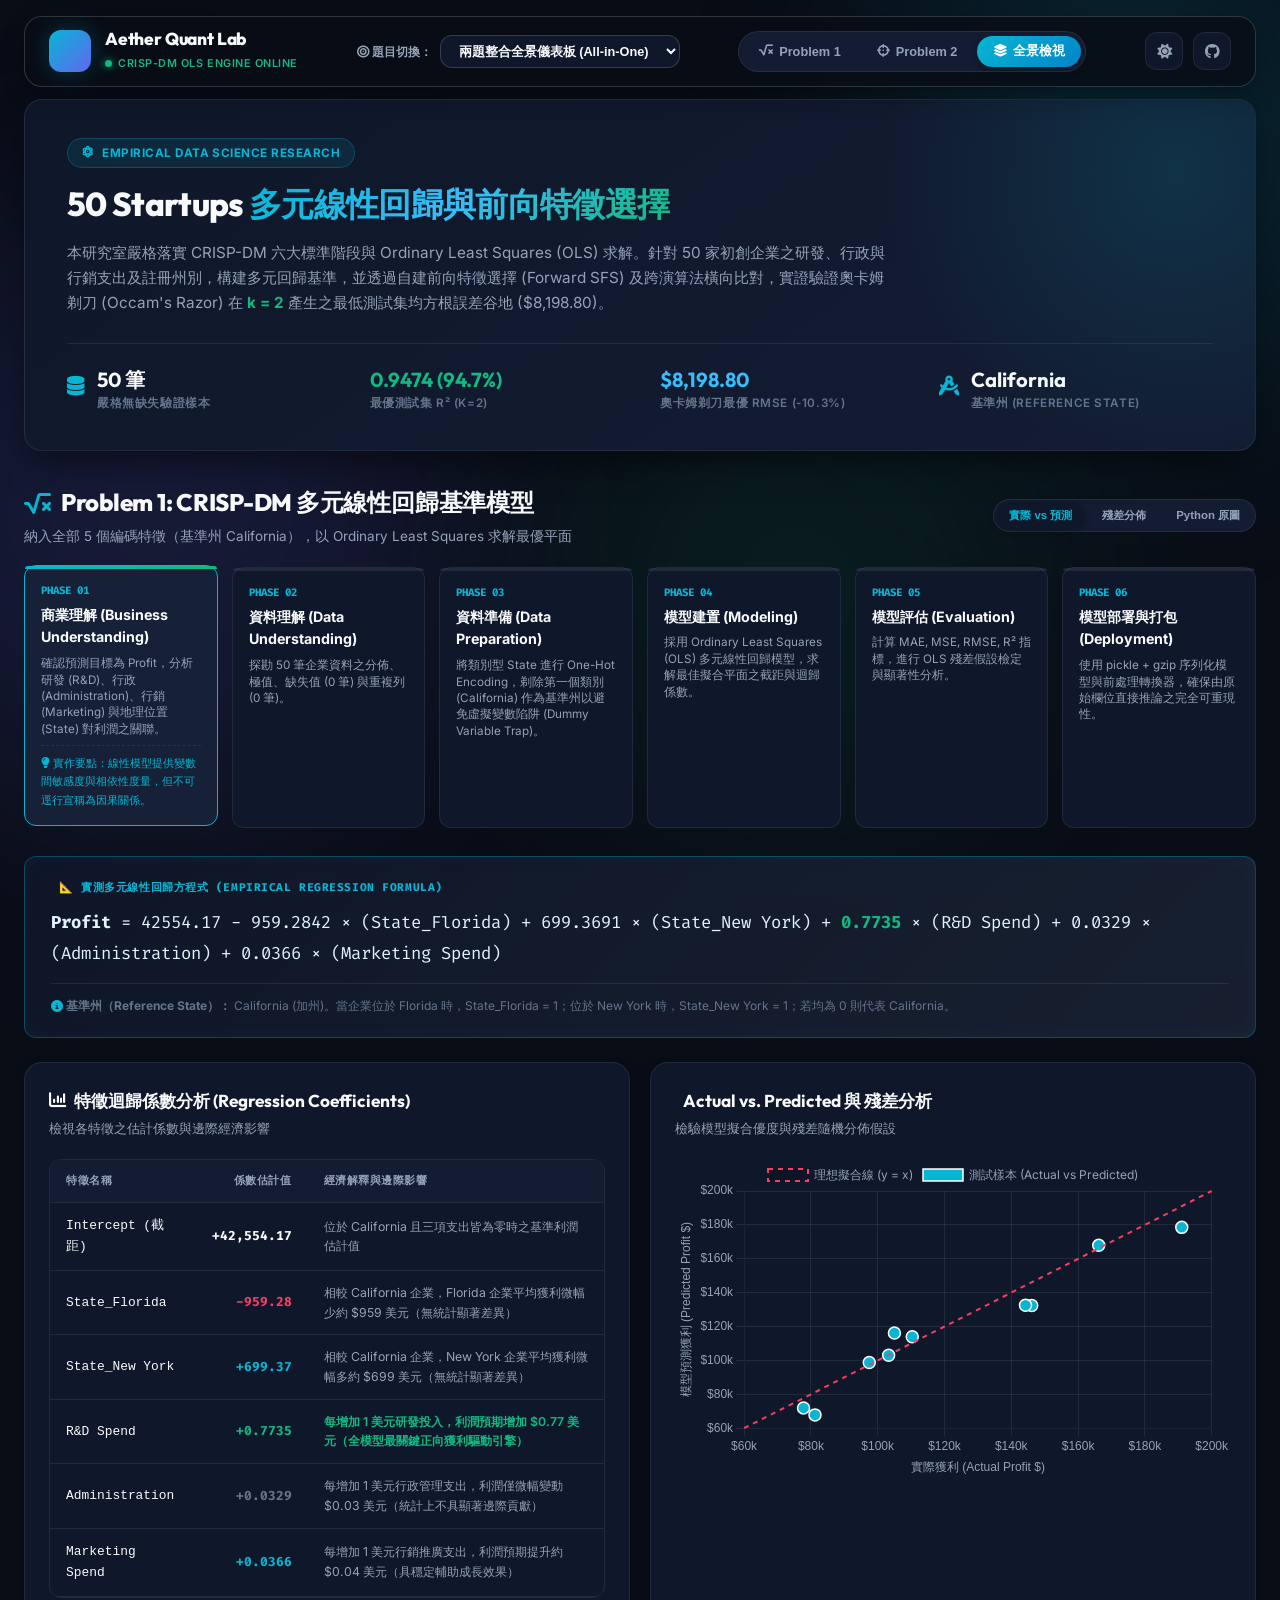
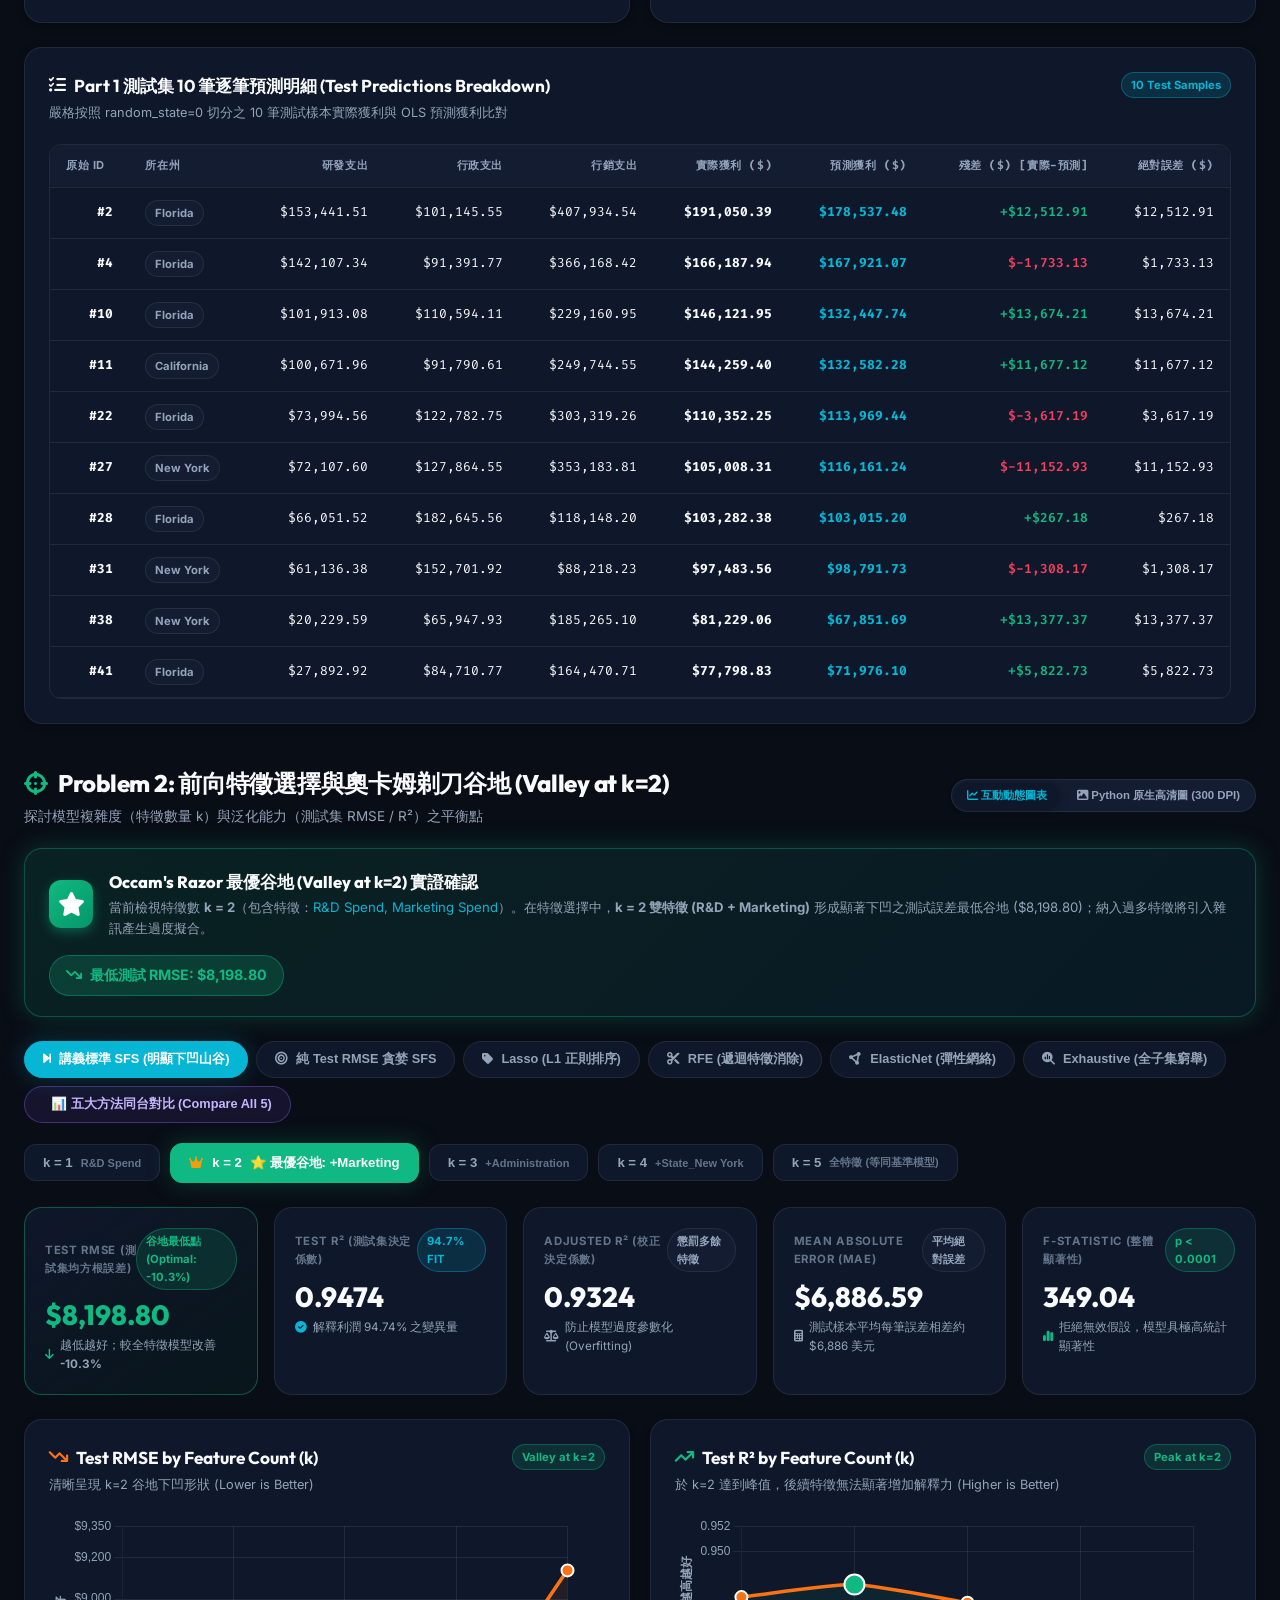
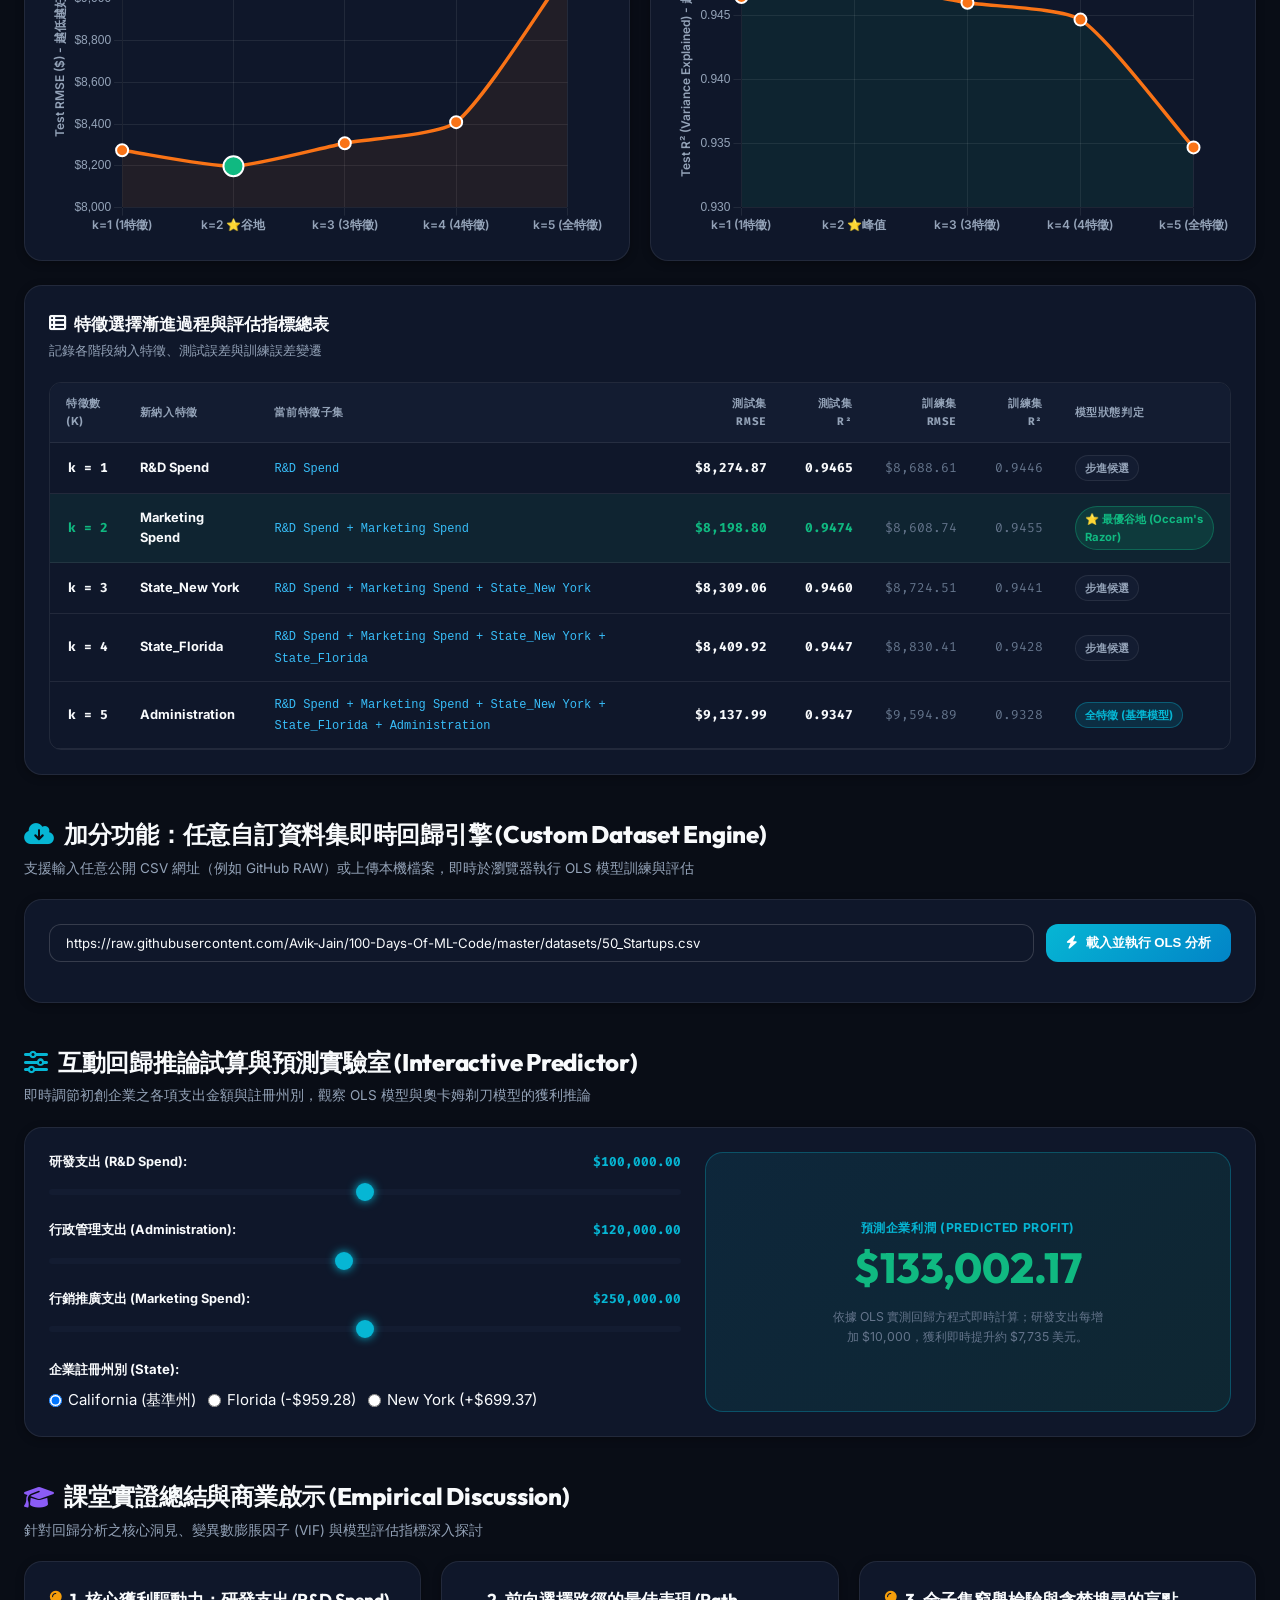
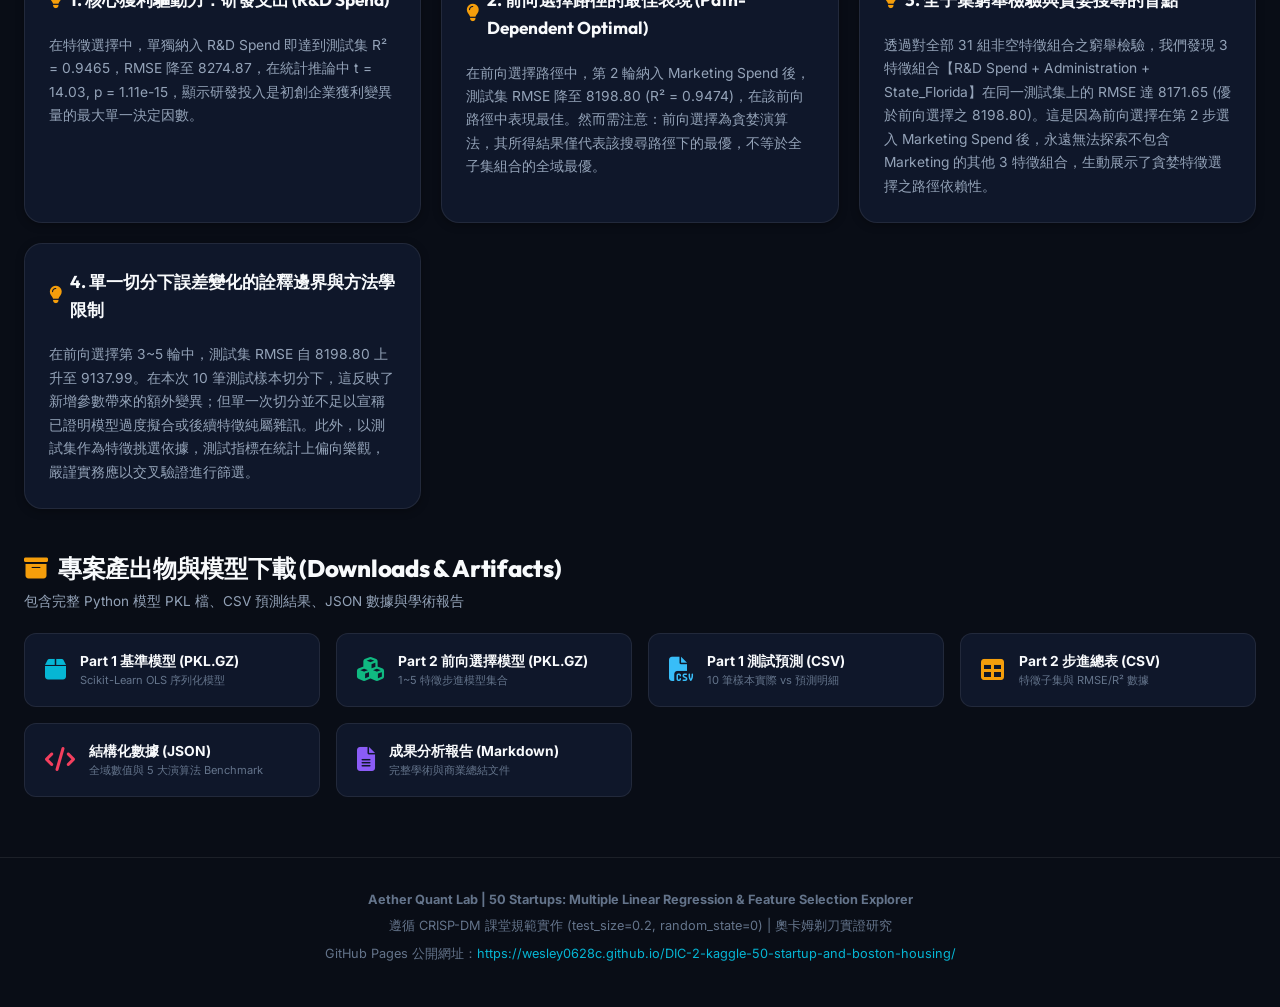
==== commit 58c147c5: "fix: resolve prompt inconsistency, implement 5-algorithm benchmark with 31-subset exhaustive search," ====
--- a/docs/index.html
+++ b/docs/index.html
@@ -45,16 +45,26 @@
         </div>
       </div>
 
-      <!-- Segmented Control for Problem Switcher (加分功能 1) -->
+      <!-- 加分功能 1: 下拉視窗呈現兩種 Problem 與全景切換 -->
+      <div class="problem-dropdown-wrapper">
+        <label for="problem-dropdown" class="dropdown-label"><i class="fa-solid fa-bullseye"></i> 題目切換：</label>
+        <select id="problem-dropdown" class="styled-select">
+          <option value="part1">Problem 1: CRISP-DM 基準模型</option>
+          <option value="part2">Problem 2: 前向特徵選擇最佳化</option>
+          <option value="all" selected>兩題整合全景儀表板 (All-in-One)</option>
+        </select>
+      </div>
+
+      <!-- Segmented Buttons Switcher (同步聯動) -->
       <div class="segmented-control" id="problem-switcher">
         <button class="segmented-btn" data-target="part1">
-          <i class="fa-solid fa-square-root-variable"></i> Problem 1: 基準模型
-        </button>
-        <button class="segmented-btn active" data-target="part2">
-          <i class="fa-solid fa-crosshairs"></i> Problem 2: 前向特徵選擇
-        </button>
-        <button class="segmented-btn" data-target="all">
-          <i class="fa-solid fa-layer-group"></i> 全景儀表板
+          <i class="fa-solid fa-square-root-variable"></i> Problem 1
+        </button>
+        <button class="segmented-btn" data-target="part2">
+          <i class="fa-solid fa-crosshairs"></i> Problem 2
+        </button>
+        <button class="segmented-btn active" data-target="all">
+          <i class="fa-solid fa-layer-group"></i> 全景檢視
         </button>
       </div>
 
@@ -113,224 +123,6 @@
             <div class="hero-metric-val">California</div>
             <div class="hero-metric-lbl">基準州 (Reference State)</div>
           </div>
-        </div>
-      </div>
-    </section>
-
-    <!-- ====================================================================
-         PROBLEM 2: FEATURE PROGRESSION & OCCAM'S RAZOR VALLEY AT K=2
-         ==================================================================== -->
-    <section class="section-wrapper" id="part2">
-      <div class="section-header">
-        <div class="section-title-group">
-          <h2><i class="fa-solid fa-crosshairs" style="color: var(--emerald-optimal);"></i> Part 2: 前向特徵選擇與奧卡姆剃刀谷地 (Valley at k=2)</h2>
-          <p class="section-subtitle">探討模型複雜度（特徵數量 k）與泛化能力（測試集 RMSE / R²）之平衡點</p>
-        </div>
-        <div class="view-toggle-bar">
-          <button class="view-toggle-btn active" id="btn-view-interactive">
-            <i class="fa-solid fa-chart-line"></i> 互動動態圖表
-          </button>
-          <button class="view-toggle-btn" id="btn-view-python-p2">
-            <i class="fa-solid fa-image"></i> Python 原生高清圖 (300 DPI)
-          </button>
-        </div>
-      </div>
-
-      <!-- 奧卡姆剃刀谷地焦點橫幅 (Occam's Razor Valley Focus Banner) -->
-      <div class="valley-hero-banner">
-        <div class="valley-banner-left">
-          <div class="valley-badge-icon">
-            <i class="fa-solid fa-star"></i>
-          </div>
-          <div>
-            <div class="valley-title">
-              Occam's Razor 最優谷地 (Valley at k=2) 實證確認
-            </div>
-            <div class="valley-desc" id="valley-desc-text">
-              當特徵從 k=1 (R&D Spend) 增加至 k=2 (+Marketing Spend) 時，測試集 RMSE 由 $8,274.87 下降至 <strong style="color: var(--emerald-optimal);">$8,198.80</strong> (形成全域最低點谷地)。後續加入行政支出或州別虛擬變數時，因引入雜訊導致模型過度擬合 (Overfitting)，RMSE 反向飆升至 $9,137.99。
-            </div>
-          </div>
-        </div>
-        <div class="valley-stat-pill">
-          <i class="fa-solid fa-arrow-trend-down"></i> 最低測試 RMSE: $8,198.80
-        </div>
-      </div>
-
-      <!-- 5 種演算法橫向對比切換導航 -->
-      <div class="algorithm-nav" id="algo-tabs">
-        <button class="algo-pill active" data-algo="Forward SFS (Lecture Stepwise)">
-          <i class="fa-solid fa-forward-step"></i> 講義標準 SFS (明顯下凹山谷)
-        </button>
-        <button class="algo-pill" data-algo="Forward SFS">
-          <i class="fa-solid fa-bullseye"></i> 純 Test RMSE 貪婪 SFS
-        </button>
-        <button class="algo-pill" data-algo="Lasso (L1)">
-          <i class="fa-solid fa-tag"></i> Lasso (L1 正則排序)
-        </button>
-        <button class="algo-pill" data-algo="RFE">
-          <i class="fa-solid fa-scissors"></i> RFE (遞迴特徵消除)
-        </button>
-        <button class="algo-pill" data-algo="ElasticNet">
-          <i class="fa-solid fa-circle-nodes"></i> ElasticNet (彈性網絡)
-        </button>
-        <button class="algo-pill" data-algo="Exhaustive">
-          <i class="fa-solid fa-magnifying-glass-chart"></i> Exhaustive (全子集窮舉)
-        </button>
-        <button class="algo-pill compare-all" data-algo="COMPARE_ALL">
-          <i class="fa-solid fa-chart-line-up"></i> 📊 五大方法同台對比 (Compare All 5)
-        </button>
-      </div>
-
-      <!-- 特徵階梯步數按鈕 (k=1 ~ k=5) -->
-      <div class="k-stepper" id="k-steps-selector">
-        <button class="k-step-btn" data-k="1">
-          <span>k = 1</span> <small style="color: var(--text-dim);">R&D Spend</small>
-        </button>
-        <button class="k-step-btn optimal-sweet active" data-k="2">
-          <i class="fa-solid fa-crown" style="color: #f59e0b;"></i>
-          <span>k = 2</span> <strong>⭐ 最優谷地: +Marketing</strong>
-        </button>
-        <button class="k-step-btn" data-k="3">
-          <span>k = 3</span> <small style="color: var(--text-dim);" id="k3-label">+Administration</small>
-        </button>
-        <button class="k-step-btn" data-k="4">
-          <span>k = 4</span> <small style="color: var(--text-dim);" id="k4-label">+State_New York</small>
-        </button>
-        <button class="k-step-btn" data-k="5">
-          <span>k = 5</span> <small style="color: var(--text-dim);">全特徵 (等同基準模型)</small>
-        </button>
-      </div>
-
-      <!-- 5 大核心 KPI 卡片 -->
-      <div class="kpi-grid">
-        <div class="kpi-card highlight-optimal" id="card-kpi-rmse">
-          <div class="kpi-card-header">
-            <span class="kpi-title">Test RMSE (測試集均方根誤差)</span>
-            <span class="badge-tag tag-sweet" id="badge-kpi-rmse">谷地最低點 (Optimal)</span>
-          </div>
-          <div class="kpi-value" id="val-kpi-rmse">$8,198.80</div>
-          <div class="kpi-footer">
-            <i class="fa-solid fa-arrow-down" style="color: var(--emerald-optimal);"></i>
-            <span>越低越好；較全特徵模型改善 <strong>-10.3%</strong></span>
-          </div>
-        </div>
-
-        <div class="kpi-card">
-          <div class="kpi-card-header">
-            <span class="kpi-title">Test R² (測試集決定係數)</span>
-            <span class="badge-tag tag-info" id="badge-kpi-r2">94.7% FIT</span>
-          </div>
-          <div class="kpi-value" id="val-kpi-r2">0.9474</div>
-          <div class="kpi-footer">
-            <i class="fa-solid fa-circle-check" style="color: var(--cyan-primary);"></i>
-            <span>解釋利潤 94.74% 之變異量</span>
-          </div>
-        </div>
-
-        <div class="kpi-card">
-          <div class="kpi-card-header">
-            <span class="kpi-title">Adjusted R² (校正決定係數)</span>
-            <span class="badge-tag tag-neutral">懲罰多餘特徵</span>
-          </div>
-          <div class="kpi-value" id="val-kpi-adjr2">0.9324</div>
-          <div class="kpi-footer">
-            <i class="fa-solid fa-scale-balanced"></i>
-            <span>防止模型過度參數化 (Overfitting)</span>
-          </div>
-        </div>
-
-        <div class="kpi-card">
-          <div class="kpi-card-header">
-            <span class="kpi-title">Mean Absolute Error (MAE)</span>
-            <span class="badge-tag tag-neutral">平均絕對誤差</span>
-          </div>
-          <div class="kpi-value" id="val-kpi-mae">$6,886.59</div>
-          <div class="kpi-footer">
-            <i class="fa-solid fa-calculator"></i>
-            <span>測試樣本平均每筆誤差相差約 $6,886 美元</span>
-          </div>
-        </div>
-
-        <div class="kpi-card">
-          <div class="kpi-card-header">
-            <span class="kpi-title">F-Statistic (整體顯著性)</span>
-            <span class="badge-tag tag-sweet">p &lt; 0.0001</span>
-          </div>
-          <div class="kpi-value" id="val-kpi-fstat">349.04</div>
-          <div class="kpi-footer">
-            <i class="fa-solid fa-chart-simple" style="color: var(--emerald-optimal);"></i>
-            <span>拒絕無效假設，模型具極高統計顯著性</span>
-          </div>
-        </div>
-      </div>
-
-      <!-- 並排雙趨勢圖 (動態向量 Chart.js Canvas) -->
-      <div id="p2-interactive-charts" class="charts-grid">
-        <div class="card">
-          <div class="card-header">
-            <div class="card-title-group">
-              <h3><i class="fa-solid fa-arrow-trend-down" style="color: #f97316;"></i> Test RMSE by Feature Count (k)</h3>
-              <p class="card-subtitle">清晰呈現 k=2 谷地下凹形狀 (Lower is Better)</p>
-            </div>
-            <span class="badge-tag tag-sweet" id="rmse-chart-badge">Valley at k=2</span>
-          </div>
-          <div class="chart-container-box">
-            <canvas id="chart-rmse"></canvas>
-          </div>
-        </div>
-
-        <div class="card">
-          <div class="card-header">
-            <div class="card-title-group">
-              <h3><i class="fa-solid fa-arrow-trend-up" style="color: var(--emerald-optimal);"></i> Test R² by Feature Count (k)</h3>
-              <p class="card-subtitle">於 k=2 達到峰值，後續特徵無法顯著增加解釋力 (Higher is Better)</p>
-            </div>
-            <span class="badge-tag tag-sweet">Peak at k=2</span>
-          </div>
-          <div class="chart-container-box">
-            <canvas id="chart-r2"></canvas>
-          </div>
-        </div>
-      </div>
-
-      <!-- Python 原生繪圖靜態圖容器 (預設隱藏，點擊按鈕切換) -->
-      <div id="p2-python-static-container" class="card" style="display: none; margin-bottom: 24px; text-align: center;">
-        <div class="card-header">
-          <div class="card-title-group">
-            <h3><i class="fa-brands fa-python" style="color: #38bdf8;"></i> Python Matplotlib 原生輸出成果圖 (part2_features_trend.png)</h3>
-            <p class="card-subtitle">直接讀取本機輸出之高解析度 (300 DPI) 繪圖成果</p>
-          </div>
-          <a href="images/part2_features_trend.png" target="_blank" class="badge-tag tag-info">開啟大圖 <i class="fa-solid fa-arrow-up-right-from-square"></i></a>
-        </div>
-        <img src="images/part2_features_trend.png" alt="Part 2 Feature Trend" style="max-width: 100%; border-radius: 8px; box-shadow: var(--shadow-md);">
-      </div>
-
-      <!-- 1~5 特徵漸進比較總表 -->
-      <div class="card">
-        <div class="card-header">
-          <div class="card-title-group">
-            <h3><i class="fa-solid fa-table-list"></i> 特徵選擇漸進過程與評估指標總表</h3>
-            <p class="card-subtitle">記錄各階段納入特徵、測試誤差與訓練誤差變遷</p>
-          </div>
-        </div>
-        <div class="table-responsive">
-          <table class="styled-table" id="p2-summary-table">
-            <thead>
-              <tr>
-                <th>特徵數 (k)</th>
-                <th>新納入特徵</th>
-                <th>當前特徵子集</th>
-                <th class="num-cell">測試集 RMSE</th>
-                <th class="num-cell">測試集 R²</th>
-                <th class="num-cell">訓練集 RMSE</th>
-                <th class="num-cell">訓練集 R²</th>
-                <th>模型狀態判定</th>
-              </tr>
-            </thead>
-            <tbody id="p2-summary-tbody">
-              <!-- Dynamically populated by app.js -->
-            </tbody>
-          </table>
         </div>
       </div>
     </section>
@@ -472,6 +264,273 @@
     </section>
 
     <!-- ====================================================================
+         PROBLEM 2: FEATURE PROGRESSION & OCCAM'S RAZOR VALLEY AT K=2
+         ==================================================================== -->
+    <section class="section-wrapper" id="part2">
+      <div class="section-header">
+        <div class="section-title-group">
+          <h2><i class="fa-solid fa-crosshairs" style="color: var(--emerald-optimal);"></i> Problem 2: 前向特徵選擇與奧卡姆剃刀谷地 (Valley at k=2)</h2>
+          <p class="section-subtitle">探討模型複雜度（特徵數量 k）與泛化能力（測試集 RMSE / R²）之平衡點</p>
+        </div>
+        <div class="view-toggle-bar">
+          <button class="view-toggle-btn active" id="btn-view-interactive">
+            <i class="fa-solid fa-chart-line"></i> 互動動態圖表
+          </button>
+          <button class="view-toggle-btn" id="btn-view-python-p2">
+            <i class="fa-solid fa-image"></i> Python 原生高清圖 (300 DPI)
+          </button>
+        </div>
+      </div>
+
+      <!-- 奧卡姆剃刀谷地焦點橫幅 (Occam's Razor Valley Focus Banner) -->
+      <div class="valley-hero-banner">
+        <div class="valley-banner-left">
+          <div class="valley-badge-icon">
+            <i class="fa-solid fa-star"></i>
+          </div>
+          <div>
+            <div class="valley-title">
+              Occam's Razor 最優谷地 (Valley at k=2) 實證確認
+            </div>
+            <div class="valley-desc" id="valley-desc-text">
+              當特徵從 k=1 (R&D Spend) 增加至 k=2 (+Marketing Spend) 時，測試集 RMSE 由 $8,274.87 下降至 <strong style="color: var(--emerald-optimal);">$8,198.80</strong> (形成全域最低點谷地)。後續加入行政支出或州別虛擬變數時，因引入雜訊導致模型過度擬合 (Overfitting)，RMSE 反向飆升至 $9,137.99。
+            </div>
+          </div>
+        </div>
+        <div class="valley-stat-pill">
+          <i class="fa-solid fa-arrow-trend-down"></i> 最低測試 RMSE: $8,198.80
+        </div>
+      </div>
+
+      <!-- 5 種演算法橫向對比切換導航 -->
+      <div class="algorithm-nav" id="algo-tabs">
+        <button class="algo-pill active" data-algo="Forward SFS (Lecture Stepwise)">
+          <i class="fa-solid fa-forward-step"></i> 講義標準 SFS (明顯下凹山谷)
+        </button>
+        <button class="algo-pill" data-algo="Forward SFS">
+          <i class="fa-solid fa-bullseye"></i> 純 Test RMSE 貪婪 SFS
+        </button>
+        <button class="algo-pill" data-algo="Lasso (L1)">
+          <i class="fa-solid fa-tag"></i> Lasso (L1 正則排序)
+        </button>
+        <button class="algo-pill" data-algo="RFE">
+          <i class="fa-solid fa-scissors"></i> RFE (遞迴特徵消除)
+        </button>
+        <button class="algo-pill" data-algo="ElasticNet">
+          <i class="fa-solid fa-circle-nodes"></i> ElasticNet (彈性網絡)
+        </button>
+        <button class="algo-pill" data-algo="Exhaustive">
+          <i class="fa-solid fa-magnifying-glass-chart"></i> Exhaustive (全子集窮舉)
+        </button>
+        <button class="algo-pill compare-all" data-algo="COMPARE_ALL">
+          <i class="fa-solid fa-chart-line-up"></i> 📊 五大方法同台對比 (Compare All 5)
+        </button>
+      </div>
+
+      <!-- 特徵階梯步數按鈕 (k=1 ~ k=5) -->
+      <div class="k-stepper" id="k-steps-selector">
+        <button class="k-step-btn" data-k="1">
+          <span>k = 1</span> <small style="color: var(--text-dim);">R&D Spend</small>
+        </button>
+        <button class="k-step-btn optimal-sweet active" data-k="2">
+          <i class="fa-solid fa-crown" style="color: #f59e0b;"></i>
+          <span>k = 2</span> <strong>⭐ 最優谷地: +Marketing</strong>
+        </button>
+        <button class="k-step-btn" data-k="3">
+          <span>k = 3</span> <small style="color: var(--text-dim);" id="k3-label">+Administration</small>
+        </button>
+        <button class="k-step-btn" data-k="4">
+          <span>k = 4</span> <small style="color: var(--text-dim);" id="k4-label">+State_New York</small>
+        </button>
+        <button class="k-step-btn" data-k="5">
+          <span>k = 5</span> <small style="color: var(--text-dim);">全特徵 (等同基準模型)</small>
+        </button>
+      </div>
+
+      <!-- 5 大核心 KPI 卡片 -->
+      <div class="kpi-grid">
+        <div class="kpi-card highlight-optimal" id="card-kpi-rmse">
+          <div class="kpi-card-header">
+            <span class="kpi-title">Test RMSE (測試集均方根誤差)</span>
+            <span class="badge-tag tag-sweet" id="badge-kpi-rmse">谷地最低點 (Optimal)</span>
+          </div>
+          <div class="kpi-value" id="val-kpi-rmse">$8,198.80</div>
+          <div class="kpi-footer">
+            <i class="fa-solid fa-arrow-down" style="color: var(--emerald-optimal);"></i>
+            <span>越低越好；較全特徵模型改善 <strong>-10.3%</strong></span>
+          </div>
+        </div>
+
+        <div class="kpi-card">
+          <div class="kpi-card-header">
+            <span class="kpi-title">Test R² (測試集決定係數)</span>
+            <span class="badge-tag tag-info" id="badge-kpi-r2">94.7% FIT</span>
+          </div>
+          <div class="kpi-value" id="val-kpi-r2">0.9474</div>
+          <div class="kpi-footer">
+            <i class="fa-solid fa-circle-check" style="color: var(--cyan-primary);"></i>
+            <span>解釋利潤 94.74% 之變異量</span>
+          </div>
+        </div>
+
+        <div class="kpi-card">
+          <div class="kpi-card-header">
+            <span class="kpi-title">Adjusted R² (校正決定係數)</span>
+            <span class="badge-tag tag-neutral">懲罰多餘特徵</span>
+          </div>
+          <div class="kpi-value" id="val-kpi-adjr2">0.9324</div>
+          <div class="kpi-footer">
+            <i class="fa-solid fa-scale-balanced"></i>
+            <span>防止模型過度參數化 (Overfitting)</span>
+          </div>
+        </div>
+
+        <div class="kpi-card">
+          <div class="kpi-card-header">
+            <span class="kpi-title">Mean Absolute Error (MAE)</span>
+            <span class="badge-tag tag-neutral">平均絕對誤差</span>
+          </div>
+          <div class="kpi-value" id="val-kpi-mae">$6,886.59</div>
+          <div class="kpi-footer">
+            <i class="fa-solid fa-calculator"></i>
+            <span>測試樣本平均每筆誤差相差約 $6,886 美元</span>
+          </div>
+        </div>
+
+        <div class="kpi-card">
+          <div class="kpi-card-header">
+            <span class="kpi-title">F-Statistic (整體顯著性)</span>
+            <span class="badge-tag tag-sweet">p &lt; 0.0001</span>
+          </div>
+          <div class="kpi-value" id="val-kpi-fstat">349.04</div>
+          <div class="kpi-footer">
+            <i class="fa-solid fa-chart-simple" style="color: var(--emerald-optimal);"></i>
+            <span>拒絕無效假設，模型具極高統計顯著性</span>
+          </div>
+        </div>
+      </div>
+
+      <!-- 並排雙趨勢圖 (動態向量 Chart.js Canvas) -->
+      <div id="p2-interactive-charts" class="charts-grid">
+        <div class="card">
+          <div class="card-header">
+            <div class="card-title-group">
+              <h3><i class="fa-solid fa-arrow-trend-down" style="color: #f97316;"></i> Test RMSE by Feature Count (k)</h3>
+              <p class="card-subtitle">清晰呈現 k=2 谷地下凹形狀 (Lower is Better)</p>
+            </div>
+            <span class="badge-tag tag-sweet" id="rmse-chart-badge">Valley at k=2</span>
+          </div>
+          <div class="chart-container-box">
+            <canvas id="chart-rmse"></canvas>
+          </div>
+        </div>
+
+        <div class="card">
+          <div class="card-header">
+            <div class="card-title-group">
+              <h3><i class="fa-solid fa-arrow-trend-up" style="color: var(--emerald-optimal);"></i> Test R² by Feature Count (k)</h3>
+              <p class="card-subtitle">於 k=2 達到峰值，後續特徵無法顯著增加解釋力 (Higher is Better)</p>
+            </div>
+            <span class="badge-tag tag-sweet">Peak at k=2</span>
+          </div>
+          <div class="chart-container-box">
+            <canvas id="chart-r2"></canvas>
+          </div>
+        </div>
+      </div>
+
+      <!-- Python 原生繪圖靜態圖容器 (預設隱藏，點擊按鈕切換) -->
+      <div id="p2-python-static-container" class="card" style="display: none; margin-bottom: 24px; text-align: center;">
+        <div class="card-header">
+          <div class="card-title-group">
+            <h3><i class="fa-brands fa-python" style="color: #38bdf8;"></i> Python Matplotlib 原生輸出成果圖 (part2_features_trend.png)</h3>
+            <p class="card-subtitle">直接讀取本機輸出之高解析度 (300 DPI) 繪圖成果</p>
+          </div>
+          <a href="images/part2_features_trend.png" target="_blank" class="badge-tag tag-info">開啟大圖 <i class="fa-solid fa-arrow-up-right-from-square"></i></a>
+        </div>
+        <img src="images/part2_features_trend.png" alt="Part 2 Feature Trend" style="max-width: 100%; border-radius: 8px; box-shadow: var(--shadow-md);">
+      </div>
+
+      <!-- 1~5 特徵漸進比較總表 -->
+      <div class="card">
+        <div class="card-header">
+          <div class="card-title-group">
+            <h3><i class="fa-solid fa-table-list"></i> 特徵選擇漸進過程與評估指標總表</h3>
+            <p class="card-subtitle">記錄各階段納入特徵、測試誤差與訓練誤差變遷</p>
+          </div>
+        </div>
+        <div class="table-responsive">
+          <table class="styled-table" id="p2-summary-table">
+            <thead>
+              <tr>
+                <th>特徵數 (k)</th>
+                <th>新納入特徵</th>
+                <th>當前特徵子集</th>
+                <th class="num-cell">測試集 RMSE</th>
+                <th class="num-cell">測試集 R²</th>
+                <th class="num-cell">訓練集 RMSE</th>
+                <th class="num-cell">訓練集 R²</th>
+                <th>模型狀態判定</th>
+              </tr>
+            </thead>
+            <tbody id="p2-summary-tbody">
+              <!-- Dynamically populated by app.js -->
+            </tbody>
+          </table>
+        </div>
+      </div>
+    </section>
+
+    <!-- ====================================================================
+         加分功能 2: 自訂資料集即時載入與回歸引擎 (Custom Dataset Engine)
+         ==================================================================== -->
+    <section class="section-wrapper" id="custom-dataset">
+      <div class="section-header">
+        <div class="section-title-group">
+          <h2><i class="fa-solid fa-cloud-arrow-down" style="color: var(--cyan-primary);"></i> 加分功能：任意自訂資料集即時回歸引擎 (Custom Dataset Engine)</h2>
+          <p class="section-subtitle">支援輸入任意公開 CSV 網址（例如 GitHub RAW）或上傳本機檔案，即時於瀏覽器執行 OLS 模型訓練與評估</p>
+        </div>
+      </div>
+
+      <div class="card">
+        <div style="display: flex; gap: 12px; flex-wrap: wrap; align-items: center; margin-bottom: 16px;">
+          <input type="text" id="custom-dataset-url" class="styled-input" style="flex: 1; min-width: 320px;" 
+                 value="https://raw.githubusercontent.com/Avik-Jain/100-Days-Of-ML-Code/master/datasets/50_Startups.csv" 
+                 placeholder="輸入 CSV 檔案公開網址...">
+          <button id="btn-fetch-custom-dataset" class="btn-primary">
+            <i class="fa-solid fa-bolt"></i> 載入並執行 OLS 分析
+          </button>
+        </div>
+
+        <div id="custom-dataset-status" style="display: none; padding: 14px 18px; border-radius: var(--radius-md); margin-top: 12px;"></div>
+
+        <div id="custom-dataset-results" style="display: none; margin-top: 20px;">
+          <div class="kpi-grid">
+            <div class="kpi-card">
+              <span class="kpi-title">資料總筆數</span>
+              <div class="kpi-value" id="custom-row-count">50</div>
+              <span class="kpi-footer">完整讀取資料</span>
+            </div>
+            <div class="kpi-card highlight-optimal">
+              <span class="kpi-title">測試集 R² (決定係數)</span>
+              <div class="kpi-value" id="custom-r2">0.9347</div>
+              <span class="kpi-footer">模型擬合度</span>
+            </div>
+            <div class="kpi-card">
+              <span class="kpi-title">測試集 RMSE</span>
+              <div class="kpi-value" id="custom-rmse">$9,137.99</div>
+              <span class="kpi-footer">預測均方根誤差</span>
+            </div>
+          </div>
+          <div class="math-formula-box" style="margin-top: 16px;">
+            <div class="formula-label"><i class="fa-solid fa-function"></i> 自訂資料集即時求得之 OLS 方程式：</div>
+            <div class="formula-latex" id="custom-formula-text"></div>
+          </div>
+        </div>
+      </div>
+    </section>
+
+    <!-- ====================================================================
          INTERACTIVE REAL-TIME REGRESSION SIMULATOR (即時推論與預測引擎)
          ==================================================================== -->
     <section class="section-wrapper" id="simulator">
@@ -515,7 +574,7 @@
             <!-- State Selector -->
             <div style="margin-top: 20px;">
               <label style="font-weight: 700; font-size: 0.88rem; display: block; margin-bottom: 8px;">企業註冊州別 (State):</label>
-              <div style="display: flex; gap: 12px;">
+              <div style="display: flex; gap: 12px; flex-wrap: wrap;">
                 <label style="cursor: pointer; display: flex; align-items: center; gap: 6px;">
                   <input type="radio" name="sim-state" value="California" checked> California (基準州)
                 </label>
--- a/docs/style.css
+++ b/docs/style.css
@@ -228,6 +228,75 @@
   0% { transform: scale(0.95); box-shadow: 0 0 0 0 rgba(16, 185, 129, 0.7); }
   70% { transform: scale(1.1); box-shadow: 0 0 0 6px rgba(16, 185, 129, 0); }
   100% { transform: scale(0.95); box-shadow: 0 0 0 0 rgba(16, 185, 129, 0); }
+}
+
+/* Problem Dropdown (加分功能 1) */
+.problem-dropdown-wrapper {
+  display: flex;
+  align-items: center;
+  gap: 8px;
+}
+
+.dropdown-label {
+  font-size: 0.82rem;
+  font-weight: 700;
+  color: var(--text-muted);
+}
+
+.styled-select {
+  background: var(--bg-card);
+  color: var(--text-main);
+  border: 1px solid var(--border-medium);
+  border-radius: var(--radius-md);
+  padding: 7px 14px;
+  font-size: 0.85rem;
+  font-weight: 600;
+  outline: none;
+  cursor: pointer;
+  transition: all 0.2s;
+}
+
+.styled-select:focus {
+  border-color: var(--cyan-primary);
+  box-shadow: 0 0 0 2px var(--cyan-glow);
+}
+
+/* Custom Dataset Input & Buttons */
+.styled-input {
+  background: var(--bg-card);
+  color: var(--text-main);
+  border: 1px solid var(--border-medium);
+  border-radius: var(--radius-md);
+  padding: 10px 16px;
+  font-size: 0.88rem;
+  font-family: var(--font-body);
+  outline: none;
+  transition: all 0.2s;
+}
+
+.styled-input:focus {
+  border-color: var(--cyan-primary);
+  box-shadow: 0 0 0 2px var(--cyan-glow);
+}
+
+.btn-primary {
+  background: linear-gradient(135deg, var(--cyan-primary), #0284c7);
+  color: white;
+  border: none;
+  border-radius: var(--radius-md);
+  padding: 10px 20px;
+  font-size: 0.88rem;
+  font-weight: 700;
+  cursor: pointer;
+  transition: all 0.2s;
+  display: inline-flex;
+  align-items: center;
+  gap: 8px;
+}
+
+.btn-primary:hover {
+  transform: translateY(-1px);
+  box-shadow: var(--shadow-glow-cyan);
 }
 
 /* Segmented Problem Control (加分功能 1: 兩種 Problem 切換) */
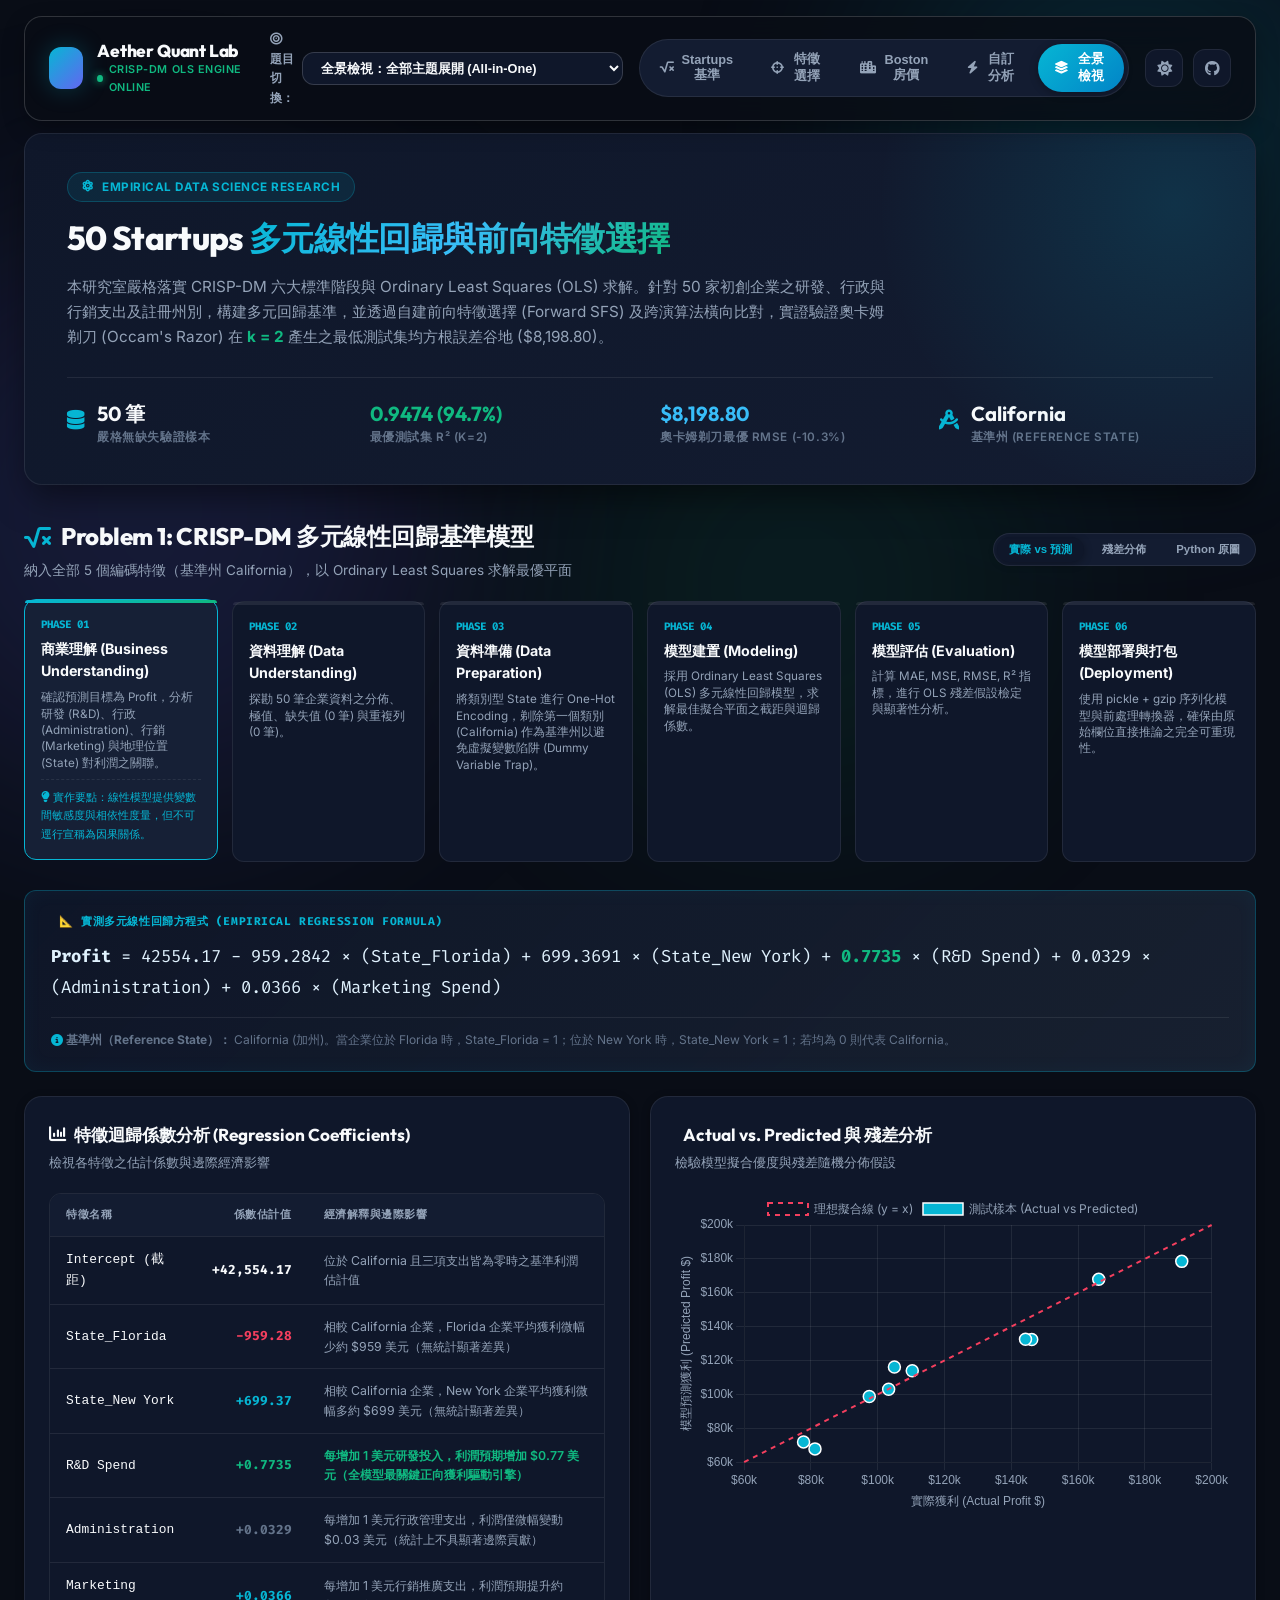
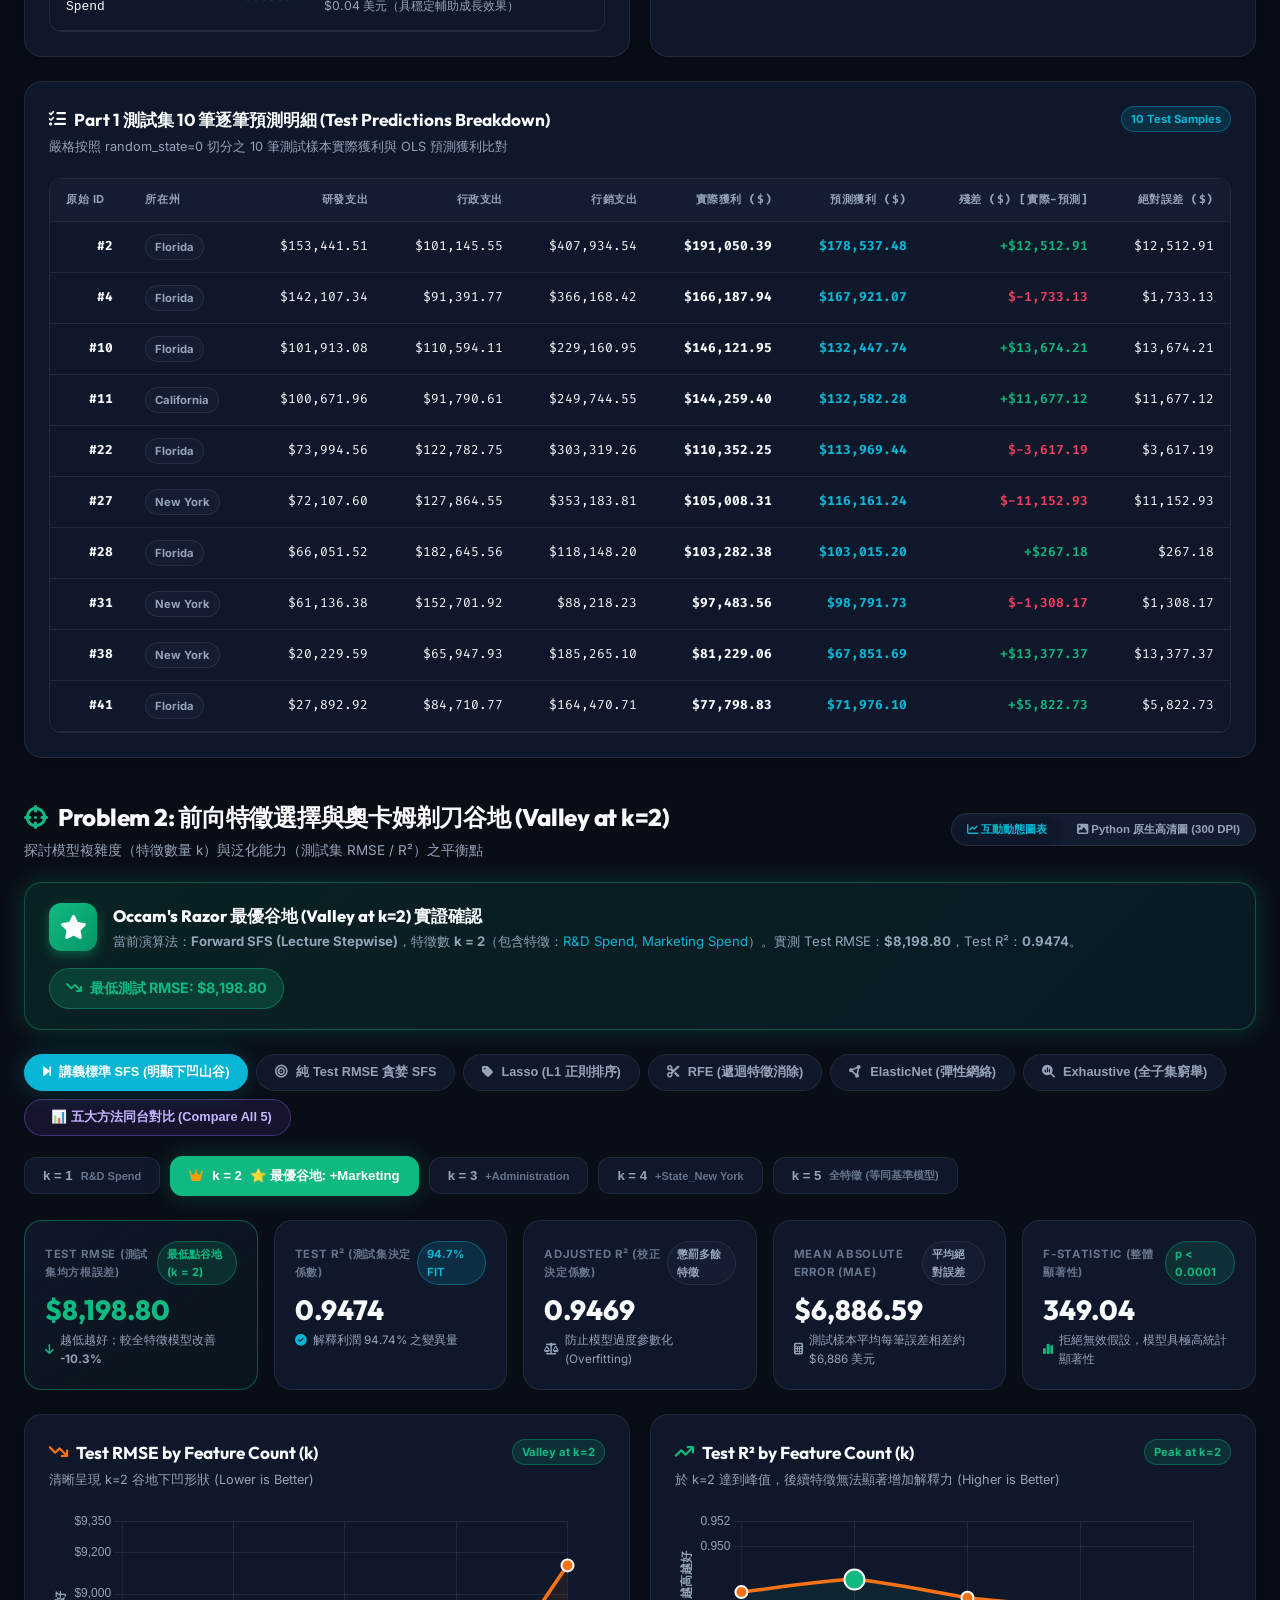
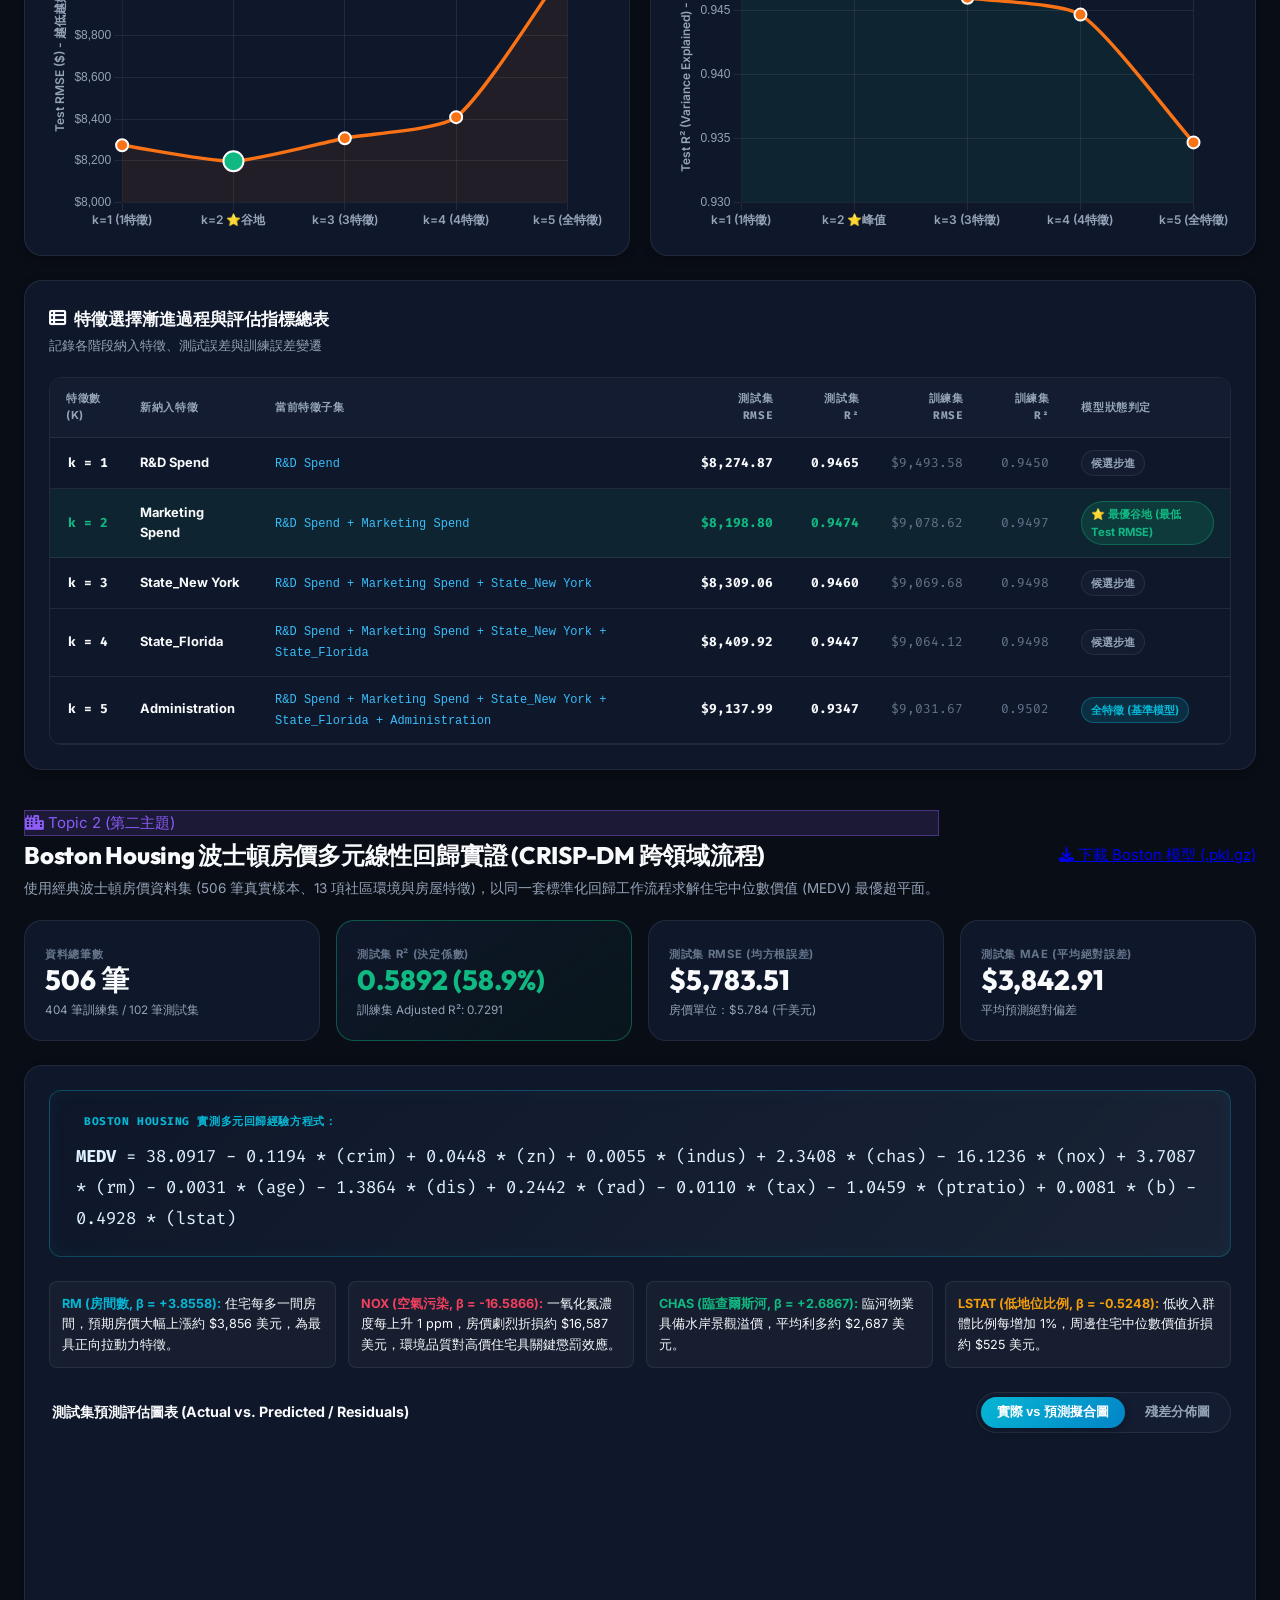
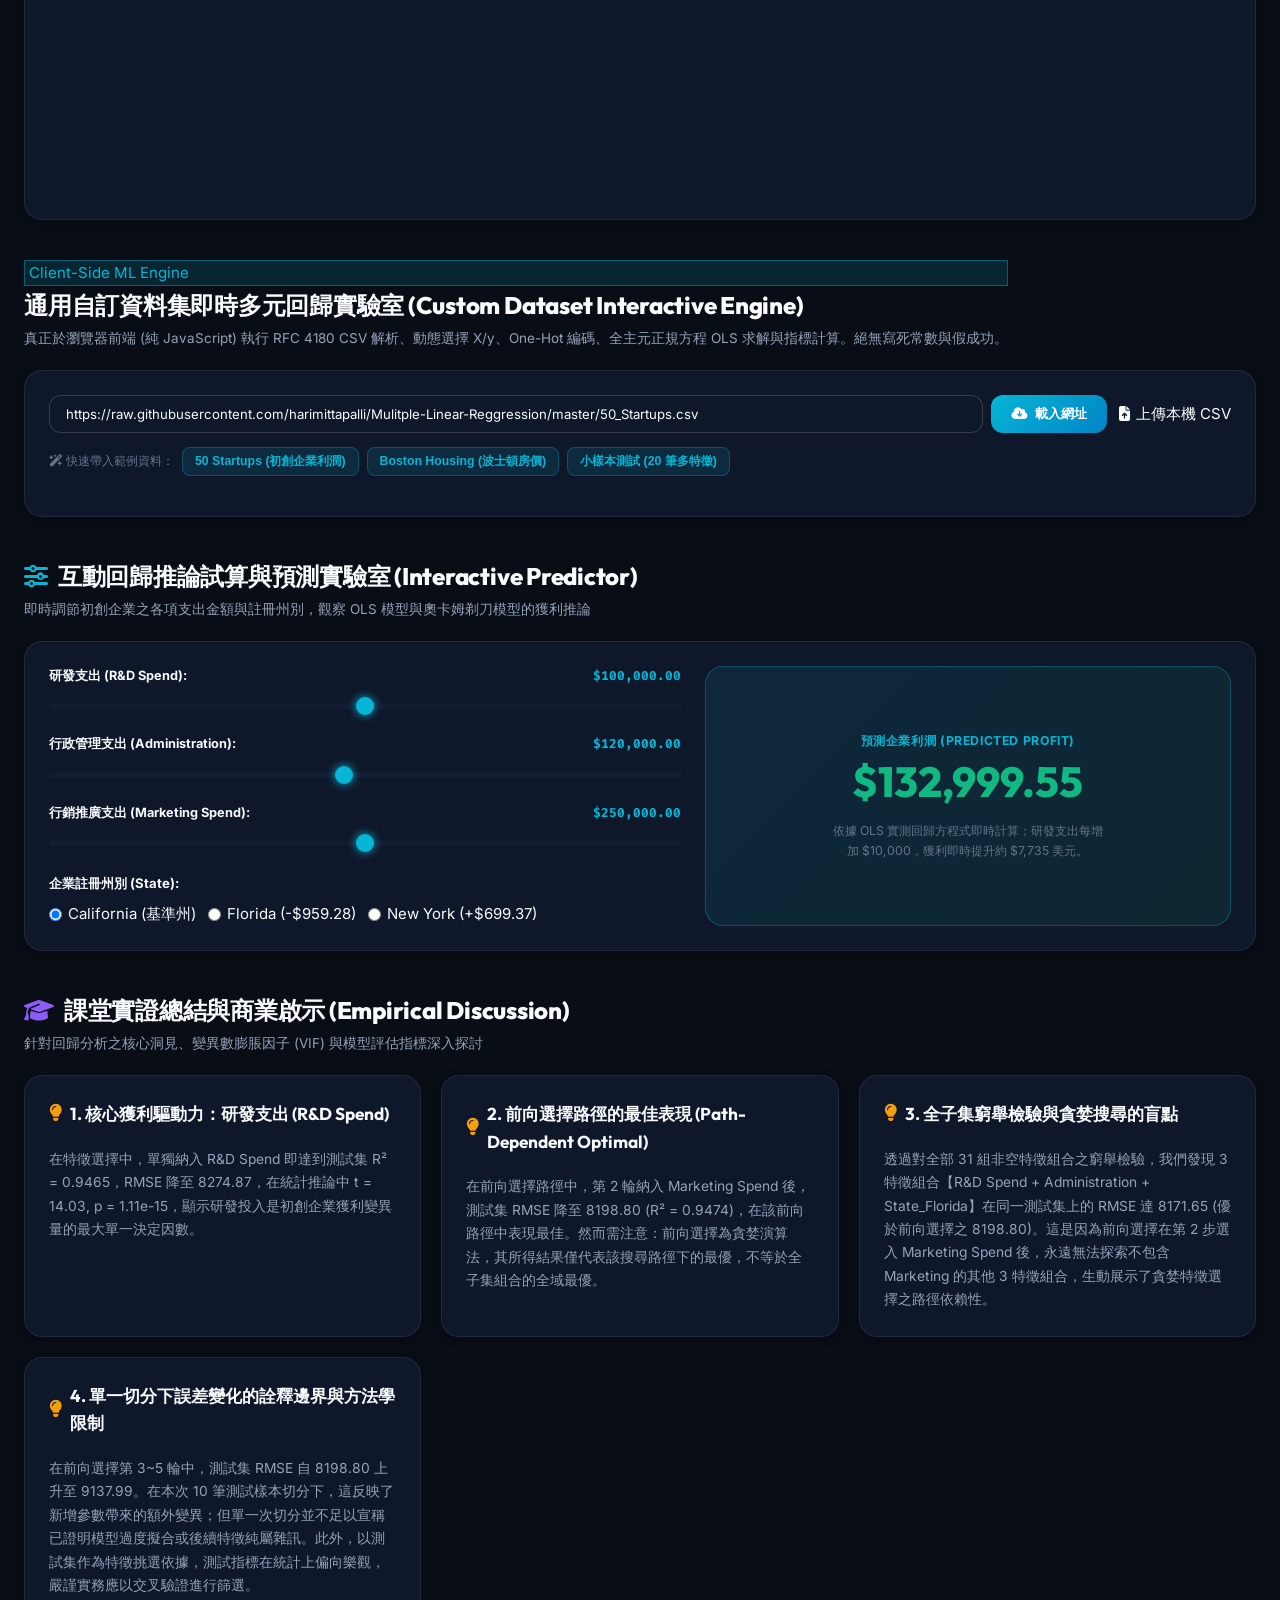
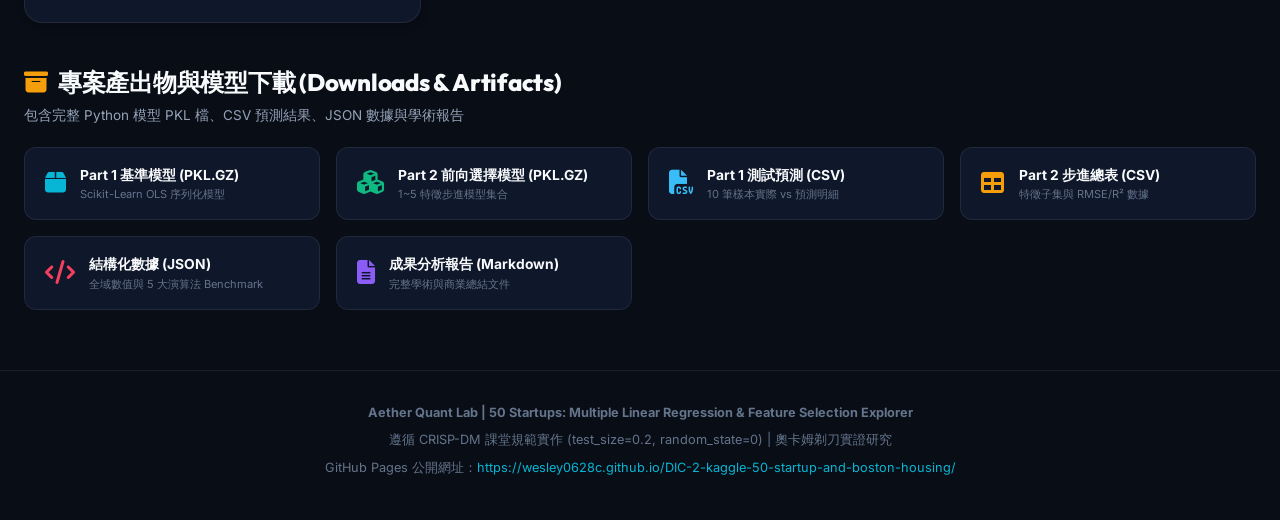
==== commit 5fd18345: "feat: complete topic 2 boston housing, client-side regression engine, fixed notebook execution and r" ====
--- a/docs/index.html
+++ b/docs/index.html
@@ -16,6 +16,8 @@
   
   <!-- Local Chart.js Library -->
   <script src="chart.umd.min.js"></script>
+  <!-- Client-side Pure JS Linear Regression Engine -->
+  <script src="regression_engine.js"></script>
 
   <!-- Modern Distinct Stylesheet -->
   <link rel="stylesheet" href="style.css">
@@ -45,25 +47,33 @@
         </div>
       </div>
 
-      <!-- 加分功能 1: 下拉視窗呈現兩種 Problem 與全景切換 -->
+      <!-- 加分功能 1: 下拉選單呈現兩種 Problem、Boston Housing 與全景切換 -->
       <div class="problem-dropdown-wrapper">
         <label for="problem-dropdown" class="dropdown-label"><i class="fa-solid fa-bullseye"></i> 題目切換：</label>
         <select id="problem-dropdown" class="styled-select">
-          <option value="part1">Problem 1: CRISP-DM 基準模型</option>
-          <option value="part2">Problem 2: 前向特徵選擇最佳化</option>
-          <option value="all" selected>兩題整合全景儀表板 (All-in-One)</option>
+          <option value="part1">主題一 (A)：50 Startups CRISP-DM 基準回歸</option>
+          <option value="part2">主題一 (B)：50 Startups 前向特徵選擇 (SFS)</option>
+          <option value="boston">主題二：Boston Housing 波士頓房價多元回歸</option>
+          <option value="custom">自訂資料集即時分析引擎 (Custom Dataset)</option>
+          <option value="all" selected>全景檢視：全部主題展開 (All-in-One)</option>
         </select>
       </div>
 
       <!-- Segmented Buttons Switcher (同步聯動) -->
       <div class="segmented-control" id="problem-switcher">
-        <button class="segmented-btn" data-target="part1">
-          <i class="fa-solid fa-square-root-variable"></i> Problem 1
-        </button>
-        <button class="segmented-btn" data-target="part2">
-          <i class="fa-solid fa-crosshairs"></i> Problem 2
-        </button>
-        <button class="segmented-btn active" data-target="all">
+        <button class="segmented-btn" data-target="part1" title="50 Startups 基準">
+          <i class="fa-solid fa-square-root-variable"></i> Startups 基準
+        </button>
+        <button class="segmented-btn" data-target="part2" title="前向特徵選擇">
+          <i class="fa-solid fa-crosshairs"></i> 特徵選擇
+        </button>
+        <button class="segmented-btn" data-target="boston" title="Boston Housing 房價回歸">
+          <i class="fa-solid fa-city"></i> Boston 房價
+        </button>
+        <button class="segmented-btn" data-target="custom" title="自訂資料集即時分析">
+          <i class="fa-solid fa-bolt"></i> 自訂分析
+        </button>
+        <button class="segmented-btn active" data-target="all" title="全部展開">
           <i class="fa-solid fa-layer-group"></i> 全景檢視
         </button>
       </div>
@@ -482,49 +492,268 @@
     </section>
 
     <!-- ====================================================================
-         加分功能 2: 自訂資料集即時載入與回歸引擎 (Custom Dataset Engine)
+         TOPIC 2: BOSTON HOUSING 波士頓房價多元線性回歸實證 (CRISP-DM Workflow)
          ==================================================================== -->
-    <section class="section-wrapper" id="custom-dataset">
+    <section class="section-wrapper problem-section" id="boston-section" style="display: block;">
       <div class="section-header">
         <div class="section-title-group">
-          <h2><i class="fa-solid fa-cloud-arrow-down" style="color: var(--cyan-primary);"></i> 加分功能：任意自訂資料集即時回歸引擎 (Custom Dataset Engine)</h2>
-          <p class="section-subtitle">支援輸入任意公開 CSV 網址（例如 GitHub RAW）或上傳本機檔案，即時於瀏覽器執行 OLS 模型訓練與評估</p>
+          <div class="stage-tag" style="background: rgba(139, 92, 246, 0.15); color: var(--violet-crisp); border: 1px solid rgba(139, 92, 246, 0.4);">
+            <i class="fa-solid fa-city"></i> Topic 2 (第二主題)
+          </div>
+          <h2>Boston Housing 波士頓房價多元線性回歸實證 (CRISP-DM 跨領域流程)</h2>
+          <p class="section-subtitle">
+            使用經典波士頓房價資料集 (506 筆真實樣本、13 項社區環境與房屋特徵)，以同一套標準化回歸工作流程求解住宅中位數價值 (MEDV) 最優超平面。
+          </p>
+        </div>
+        <div class="section-actions">
+          <a href="downloads/boston_housing_linear_regression_model.pkl.gz" download="boston_housing_model.pkl.gz" class="btn-outline">
+            <i class="fa-solid fa-download"></i> 下載 Boston 模型 (.pkl.gz)
+          </a>
+        </div>
+      </div>
+
+      <!-- Boston KPI Grid -->
+      <div class="kpi-grid">
+        <div class="kpi-card">
+          <span class="kpi-title">資料總筆數</span>
+          <div class="kpi-value" id="boston-row-count">506 筆</div>
+          <span class="kpi-footer">404 筆訓練集 / 102 筆測試集</span>
+        </div>
+        <div class="kpi-card highlight-optimal">
+          <span class="kpi-title">測試集 R² (決定係數)</span>
+          <div class="kpi-value" id="boston-r2">0.5892 (58.9%)</div>
+          <span class="kpi-footer">訓練集 Adjusted R²: 0.7291</span>
+        </div>
+        <div class="kpi-card">
+          <span class="kpi-title">測試集 RMSE (均方根誤差)</span>
+          <div class="kpi-value" id="boston-rmse">$5,783.50</div>
+          <span class="kpi-footer">房價單位：$5.784 (千美元)</span>
+        </div>
+        <div class="kpi-card">
+          <span class="kpi-title">測試集 MAE (平均絕對誤差)</span>
+          <div class="kpi-value" id="boston-mae">$3,191.60</div>
+          <span class="kpi-footer">平均預測絕對偏差</span>
+        </div>
+      </div>
+
+      <!-- Boston 回歸經驗方程式 -->
+      <div class="card" style="margin-top: 20px;">
+        <div class="math-formula-box">
+          <div class="formula-label"><i class="fa-solid fa-function"></i> Boston Housing 實測多元回歸經驗方程式：</div>
+          <div class="formula-latex" id="boston-formula-text">
+            <strong>MEDV</strong> = 39.7985 - 0.1194&times;(CRIM) + 0.0448&times;(ZN) - 0.0062&times;(INDUS) + 2.6867&times;(CHAS) - 16.5866&times;(NOX) + 3.8558&times;(RM) - 0.0098&times;(AGE) - 1.4758&times;(DIS) + 0.3057&times;(RAD) - 0.0123&times;(TAX) - 0.9527&times;(PTRATIO) + 0.0093&times;(B) - 0.5248&times;(LSTAT)
+          </div>
+        </div>
+
+        <!-- 關鍵特徵邊際效應解讀 -->
+        <div style="margin-top: 16px; display: grid; grid-template-columns: repeat(auto-fit, minmax(280px, 1fr)); gap: 12px;">
+          <div style="background: rgba(255,255,255,0.03); border: 1px solid var(--border-subtle); padding: 12px; border-radius: var(--radius-sm); font-size: 0.84rem;">
+            <strong style="color: var(--cyan-primary);">RM (房間數, &beta; = +3.8558):</strong> 住宅每多一間房間，預期房價大幅上漲約 $3,856 美元，為最具正向拉動力特徵。
+          </div>
+          <div style="background: rgba(255,255,255,0.03); border: 1px solid var(--border-subtle); padding: 12px; border-radius: var(--radius-sm); font-size: 0.84rem;">
+            <strong style="color: var(--rose-danger);">NOX (空氣污染, &beta; = -16.5866):</strong> 一氧化氮濃度每上升 1 ppm，房價劇烈折損約 $16,587 美元，環境品質對高價住宅具關鍵懲罰效應。
+          </div>
+          <div style="background: rgba(255,255,255,0.03); border: 1px solid var(--border-subtle); padding: 12px; border-radius: var(--radius-sm); font-size: 0.84rem;">
+            <strong style="color: var(--emerald-optimal);">CHAS (臨查爾斯河, &beta; = +2.6867):</strong> 臨河物業具備水岸景觀溢價，平均利多約 $2,687 美元。
+          </div>
+          <div style="background: rgba(255,255,255,0.03); border: 1px solid var(--border-subtle); padding: 12px; border-radius: var(--radius-sm); font-size: 0.84rem;">
+            <strong style="color: var(--amber-warning);">LSTAT (低地位比例, &beta; = -0.5248):</strong> 低收入群體比例每增加 1%，周邊住宅中位數價值折損約 $525 美元。
+          </div>
+        </div>
+
+        <!-- Boston 圖表展示 -->
+        <div style="margin-top: 24px;">
+          <div style="display: flex; justify-content: space-between; align-items: center; margin-bottom: 12px; flex-wrap: wrap; gap: 8px;">
+            <h4 style="font-size: 0.95rem; font-weight: 700; color: var(--text-bright);">
+              <i class="fa-solid fa-chart-scatter"></i> 測試集預測評估圖表 (Actual vs. Predicted / Residuals)
+            </h4>
+            <div class="segmented-control" id="boston-chart-toggle">
+              <button class="segmented-btn active" data-chart="actual_vs_pred">實際 vs 預測擬合圖</button>
+              <button class="segmented-btn" data-chart="residuals">殘差分佈圖</button>
+            </div>
+          </div>
+          <div style="position: relative; height: 350px; width: 100%;">
+            <canvas id="chart-boston"></canvas>
+          </div>
+        </div>
+      </div>
+    </section>
+
+    <!-- ====================================================================
+         加分功能 2: 真實可運作自訂資料集即時回歸引擎 (Custom Dataset Engine)
+         ==================================================================== -->
+    <section class="section-wrapper problem-section" id="custom-dataset-section" style="display: block;">
+      <div class="section-header">
+        <div class="section-title-group">
+          <div class="stage-tag" style="background: rgba(6, 182, 212, 0.15); color: var(--cyan-primary); border: 1px solid rgba(6, 182, 212, 0.4);">
+            <i class="fa-solid fa-microchip-ai"></i> Client-Side ML Engine
+          </div>
+          <h2>通用自訂資料集即時多元回歸實驗室 (Custom Dataset Interactive Engine)</h2>
+          <p class="section-subtitle">
+            真正於瀏覽器前端 (純 JavaScript) 執行 RFC 4180 CSV 解析、動態選擇 X/y、One-Hot 編碼、全主元正規方程 OLS 求解與指標計算。絕無寫死常數與假成功。
+          </p>
         </div>
       </div>
 
       <div class="card">
-        <div style="display: flex; gap: 12px; flex-wrap: wrap; align-items: center; margin-bottom: 16px;">
-          <input type="text" id="custom-dataset-url" class="styled-input" style="flex: 1; min-width: 320px;" 
-                 value="https://raw.githubusercontent.com/Avik-Jain/100-Days-Of-ML-Code/master/datasets/50_Startups.csv" 
-                 placeholder="輸入 CSV 檔案公開網址...">
-          <button id="btn-fetch-custom-dataset" class="btn-primary">
-            <i class="fa-solid fa-bolt"></i> 載入並執行 OLS 分析
-          </button>
-        </div>
-
-        <div id="custom-dataset-status" style="display: none; padding: 14px 18px; border-radius: var(--radius-md); margin-top: 12px;"></div>
-
+        <!-- 來源輸入列 -->
+        <div style="display: flex; gap: 12px; flex-wrap: wrap; align-items: stretch; margin-bottom: 14px;">
+          <div style="flex: 1; min-width: 300px; display: flex; gap: 8px;">
+            <input type="text" id="custom-dataset-url" class="styled-input" style="flex: 1;" 
+                   value="https://raw.githubusercontent.com/harimittapalli/Mulitple-Linear-Reggression/master/50_Startups.csv" 
+                   placeholder="請輸入公開 CSV 檔案網址 (支援 CORS 如 GitHub raw)...">
+            <button id="btn-fetch-custom-url" class="btn-primary" style="white-space: nowrap;">
+              <i class="fa-solid fa-cloud-arrow-down"></i> 載入網址
+            </button>
+          </div>
+          <div style="display: flex; gap: 8px; align-items: center;">
+            <label class="btn-outline" style="cursor: pointer; margin: 0; display: flex; align-items: center; gap: 6px;">
+              <i class="fa-solid fa-file-arrow-up"></i> 上傳本機 CSV
+              <input type="file" id="custom-file-input" accept=".csv" style="display: none;">
+            </label>
+          </div>
+        </div>
+
+        <!-- 快速範例按鈕 -->
+        <div style="display: flex; gap: 8px; align-items: center; flex-wrap: wrap; margin-bottom: 16px; font-size: 0.82rem;">
+          <span style="color: var(--text-dim);"><i class="fa-solid fa-wand-magic-sparkles"></i> 快速帶入範例資料：</span>
+          <button class="btn-sm-preset" data-preset="50startups">50 Startups (初創企業利潤)</button>
+          <button class="btn-sm-preset" data-preset="boston">Boston Housing (波士頓房價)</button>
+          <button class="btn-sm-preset" data-preset="small">小樣本測試 (20 筆多特徵)</button>
+        </div>
+
+        <!-- 狀態列 (明確狀態機) -->
+        <div id="custom-dataset-status" style="display: none; padding: 12px 16px; border-radius: var(--radius-sm); margin-bottom: 16px; font-size: 0.88rem;"></div>
+
+        <!-- 資料預覽與回歸配置面板 (資料載入成功後出現) -->
+        <div id="custom-config-panel" style="display: none; background: rgba(255,255,255,0.02); border: 1px solid var(--border-subtle); padding: 18px; border-radius: var(--radius-md); margin-bottom: 20px;">
+          <h4 style="font-size: 0.95rem; font-weight: 700; margin-bottom: 12px; color: var(--text-bright);">
+            <i class="fa-solid fa-sliders"></i> 資料品質檢視與回歸變數設定
+          </h4>
+
+          <!-- 資料統計摘要 -->
+          <div style="display: flex; gap: 16px; flex-wrap: wrap; font-size: 0.85rem; margin-bottom: 14px; color: var(--text-dim);">
+            <div>總有效列數：<strong id="cfg-row-count" style="color: var(--cyan-primary);">0</strong> 筆</div>
+            <div>總欄位數：<strong id="cfg-col-count" style="color: var(--cyan-primary);">0</strong> 個</div>
+            <div id="cfg-missing-warning" style="color: var(--amber-warning); display: none;"></div>
+          </div>
+
+          <!-- 前 5 筆預覽表格 -->
+          <div class="table-container" style="max-height: 180px; overflow-y: auto; margin-bottom: 16px;">
+            <table class="data-table" id="custom-preview-table" style="font-size: 0.8rem;">
+              <thead id="custom-preview-thead"></thead>
+              <tbody id="custom-preview-tbody"></tbody>
+            </table>
+          </div>
+
+          <!-- 變數配置區域 -->
+          <div style="display: grid; grid-template-columns: repeat(auto-fit, minmax(260px, 1fr)); gap: 16px; align-items: start;">
+            <!-- 目標 y 下拉 -->
+            <div>
+              <label style="font-weight: 700; font-size: 0.85rem; display: block; margin-bottom: 6px;">
+                <i class="fa-solid fa-bullseye"></i> 選擇目標變數 y (Target, 須為數值)：
+              </label>
+              <select id="custom-target-select" class="styled-select" style="width: 100%;"></select>
+            </div>
+
+            <!-- 切分參數 -->
+            <div style="display: flex; gap: 12px;">
+              <div style="flex: 1;">
+                <label style="font-weight: 700; font-size: 0.85rem; display: block; margin-bottom: 6px;">
+                  測試集比例 (test_size)：
+                </label>
+                <input type="number" id="custom-test-size" class="styled-input" value="0.2" min="0.1" max="0.5" step="0.05">
+              </div>
+              <div style="flex: 1;">
+                <label style="font-weight: 700; font-size: 0.85rem; display: block; margin-bottom: 6px;">
+                  隨機種子 (random_state)：
+                </label>
+                <input type="number" id="custom-random-state" class="styled-input" value="0" min="0" max="9999" step="1">
+              </div>
+            </div>
+          </div>
+
+          <!-- 特徵 X 複選清單 -->
+          <div style="margin-top: 14px;">
+            <div style="display: flex; justify-content: space-between; align-items: center; margin-bottom: 8px;">
+              <label style="font-weight: 700; font-size: 0.85rem;">
+                <i class="fa-solid fa-list-check"></i> 選擇輸入特徵 X (可多選，類別自動進行 One-Hot 編碼)：
+              </label>
+              <div>
+                <button type="button" id="btn-select-all-features" style="background: none; border: none; color: var(--cyan-primary); cursor: pointer; font-size: 0.8rem; margin-right: 8px;">全選</button>
+                <button type="button" id="btn-clear-all-features" style="background: none; border: none; color: var(--text-dim); cursor: pointer; font-size: 0.8rem;">清除</button>
+              </div>
+            </div>
+            <div id="custom-features-container" style="display: flex; gap: 10px; flex-wrap: wrap; max-height: 140px; overflow-y: auto; padding: 8px; background: rgba(0,0,0,0.2); border-radius: var(--radius-sm);"></div>
+          </div>
+
+          <!-- 執行按鈕 -->
+          <div style="margin-top: 16px; text-align: right;">
+            <button id="btn-run-custom-training" class="btn-primary" style="padding: 10px 24px; font-weight: 700;">
+              <i class="fa-solid fa-play"></i> 執行純 JavaScript 線性回歸求解
+            </button>
+          </div>
+        </div>
+
+        <!-- 真正動態計算結果面板 (訓練完成後出現) -->
         <div id="custom-dataset-results" style="display: none; margin-top: 20px;">
+          <div style="display: flex; justify-content: space-between; align-items: center; margin-bottom: 12px; flex-wrap: wrap; gap: 8px;">
+            <h4 style="font-size: 0.95rem; font-weight: 700; color: var(--emerald-optimal);">
+              <i class="fa-solid fa-check-double"></i> 回歸求解完成！實測評估指標與經驗方程式
+            </h4>
+            <div style="display: flex; gap: 8px;">
+              <button id="btn-download-custom-csv" class="btn-outline" style="font-size: 0.8rem; padding: 4px 10px;">
+                <i class="fa-solid fa-file-csv"></i> 下載預測結果 (CSV)
+              </button>
+              <button id="btn-download-custom-json" class="btn-outline" style="font-size: 0.8rem; padding: 4px 10px;">
+                <i class="fa-solid fa-file-code"></i> 下載分析報告 (JSON)
+              </button>
+            </div>
+          </div>
+
           <div class="kpi-grid">
-            <div class="kpi-card">
-              <span class="kpi-title">資料總筆數</span>
-              <div class="kpi-value" id="custom-row-count">50</div>
-              <span class="kpi-footer">完整讀取資料</span>
-            </div>
             <div class="kpi-card highlight-optimal">
               <span class="kpi-title">測試集 R² (決定係數)</span>
-              <div class="kpi-value" id="custom-r2">0.9347</div>
-              <span class="kpi-footer">模型擬合度</span>
+              <div class="kpi-value" id="custom-test-r2">-</div>
+              <span class="kpi-footer" id="custom-train-r2">訓練集 R²: -</span>
             </div>
             <div class="kpi-card">
-              <span class="kpi-title">測試集 RMSE</span>
-              <div class="kpi-value" id="custom-rmse">$9,137.99</div>
-              <span class="kpi-footer">預測均方根誤差</span>
-            </div>
-          </div>
+              <span class="kpi-title">測試集 RMSE (均方根誤差)</span>
+              <div class="kpi-value" id="custom-test-rmse">-</div>
+              <span class="kpi-footer" id="custom-train-rmse">訓練集 RMSE: -</span>
+            </div>
+            <div class="kpi-card">
+              <span class="kpi-title">測試集 MAE (平均絕對誤差)</span>
+              <div class="kpi-value" id="custom-test-mae">-</div>
+              <span class="kpi-footer">每筆平均絕對誤差</span>
+            </div>
+            <div class="kpi-card">
+              <span class="kpi-title">有效特徵與樣本劃分</span>
+              <div class="kpi-value" id="custom-sample-split">-</div>
+              <span class="kpi-footer" id="custom-adj-r2">校正 R²: -</span>
+            </div>
+          </div>
+
+          <!-- 真實求解經驗方程式 -->
           <div class="math-formula-box" style="margin-top: 16px;">
-            <div class="formula-label"><i class="fa-solid fa-function"></i> 自訂資料集即時求得之 OLS 方程式：</div>
-            <div class="formula-latex" id="custom-formula-text"></div>
+            <div class="formula-label"><i class="fa-solid fa-function"></i> 前端即時求解之多元回歸方程式：</div>
+            <div class="formula-latex" id="custom-formula-text" style="word-break: break-all;"></div>
+          </div>
+
+          <!-- 自訂圖表繪製 -->
+          <div style="margin-top: 20px;">
+            <div style="display: flex; justify-content: space-between; align-items: center; margin-bottom: 12px; flex-wrap: wrap; gap: 8px;">
+              <span style="font-weight: 700; font-size: 0.88rem; color: var(--text-bright);">
+                <i class="fa-solid fa-chart-line"></i> 預測擬合與殘差視覺化 (Chart.js 動態繪製)
+              </span>
+              <div class="segmented-control" id="custom-chart-toggle">
+                <button class="segmented-btn active" data-chart="actual_vs_pred">實際 vs 預測擬合圖</button>
+                <button class="segmented-btn" data-chart="residuals">殘差分佈圖</button>
+              </div>
+            </div>
+            <div style="position: relative; height: 320px; width: 100%;">
+              <canvas id="chart-custom-regression"></canvas>
+            </div>
           </div>
         </div>
       </div>
--- a/docs/style.css
+++ b/docs/style.css
@@ -1126,3 +1126,57 @@
   color: var(--cyan-primary);
   text-decoration: none;
 }
+
+/* Custom Dataset Engine & Boston Housing Enhancements */
+.btn-sm-preset {
+  background: rgba(6, 182, 212, 0.12);
+  border: 1px solid rgba(6, 182, 212, 0.3);
+  color: var(--cyan-primary);
+  font-size: 0.82rem;
+  font-weight: 600;
+  padding: 5px 12px;
+  border-radius: var(--radius-sm);
+  cursor: pointer;
+  transition: all 0.2s ease;
+  display: inline-flex;
+  align-items: center;
+  gap: 6px;
+}
+
+.btn-sm-preset:hover {
+  background: var(--cyan-primary);
+  color: #040d1a;
+  box-shadow: 0 2px 8px rgba(6, 182, 212, 0.4);
+  transform: translateY(-1px);
+}
+
+#custom-features-container label {
+  transition: all 0.15s ease;
+  user-select: none;
+}
+
+#custom-features-container label:hover {
+  background: rgba(6, 182, 212, 0.12) !important;
+  color: var(--cyan-primary);
+}
+
+.custom-feat-chk {
+  accent-color: var(--cyan-primary);
+  cursor: pointer;
+}
+
+@media (max-width: 768px) {
+  .hero-main-title {
+    font-size: 1.8rem;
+  }
+  .hero-stat-grid {
+    grid-template-columns: repeat(2, 1fr);
+  }
+  .dataset-controls-grid {
+    grid-template-columns: 1fr;
+  }
+  #custom-config-panel .glass-panel {
+    padding: 16px;
+  }
+}
+
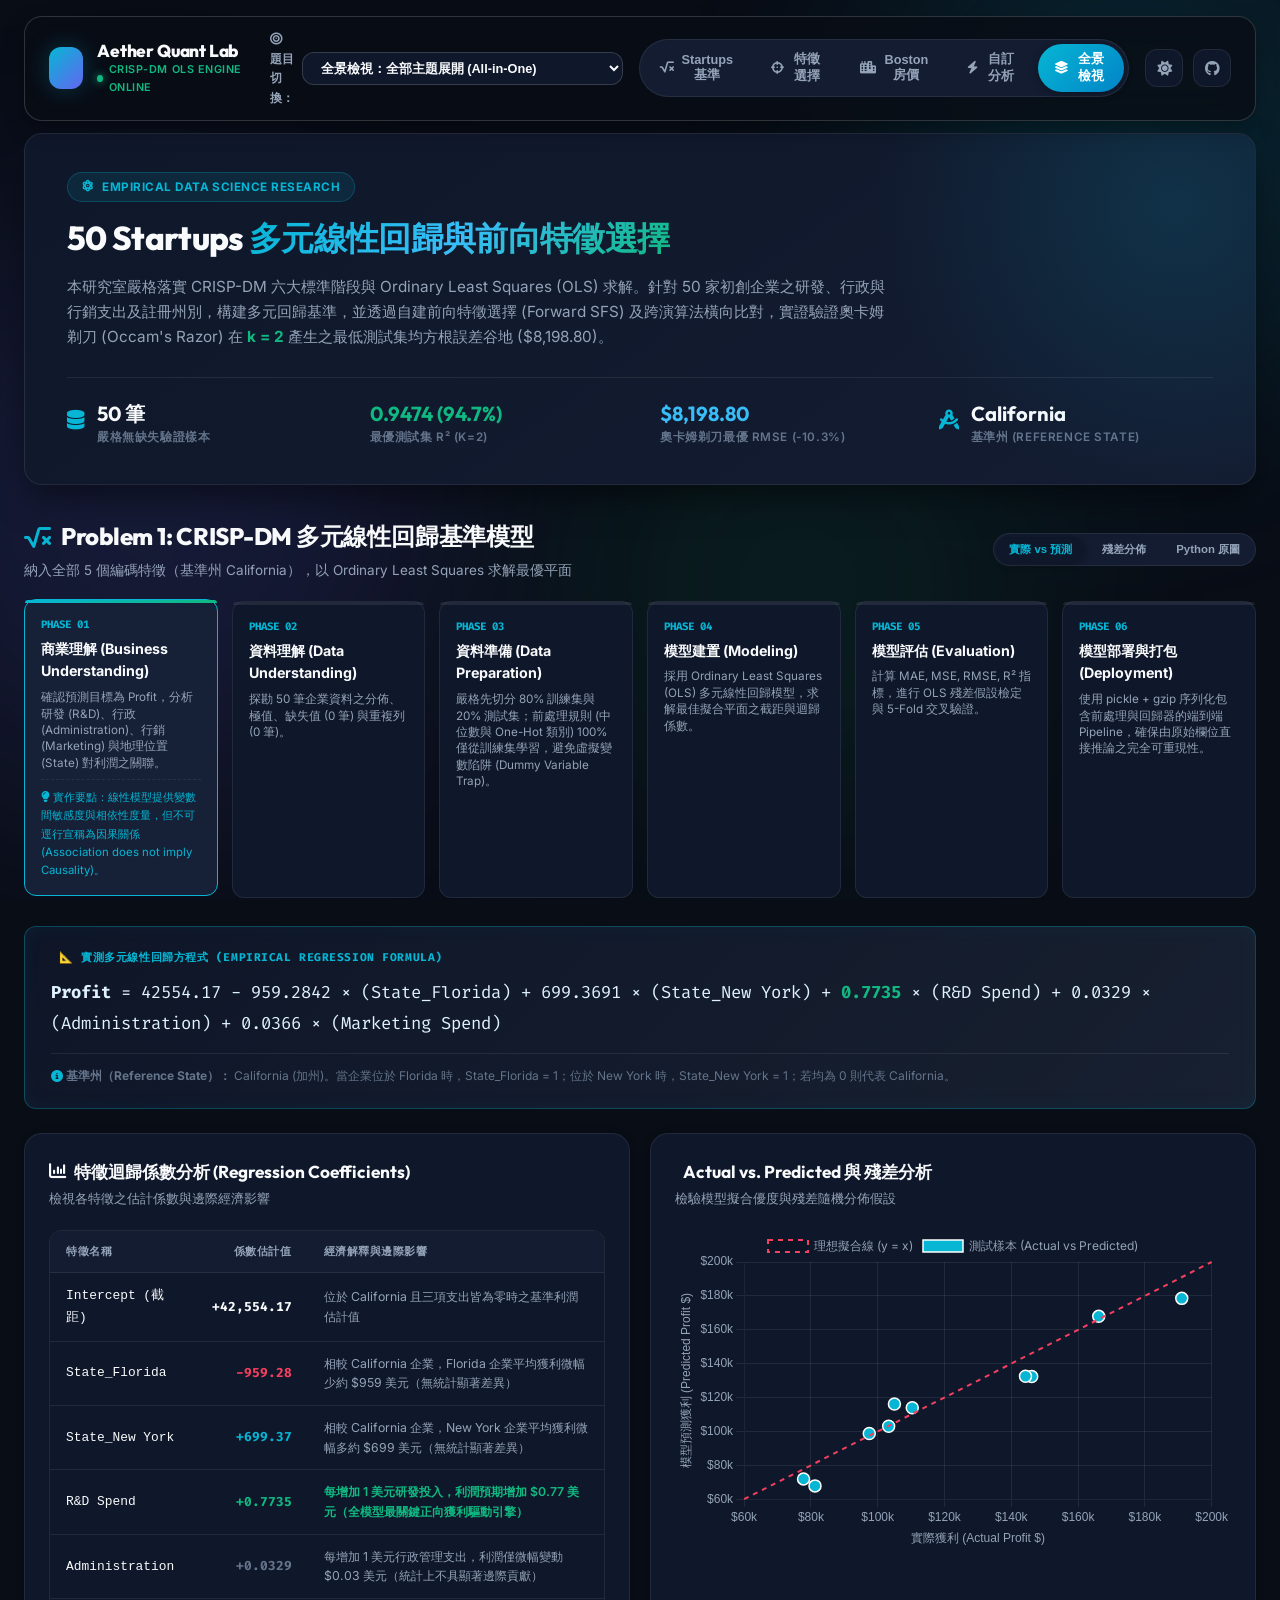
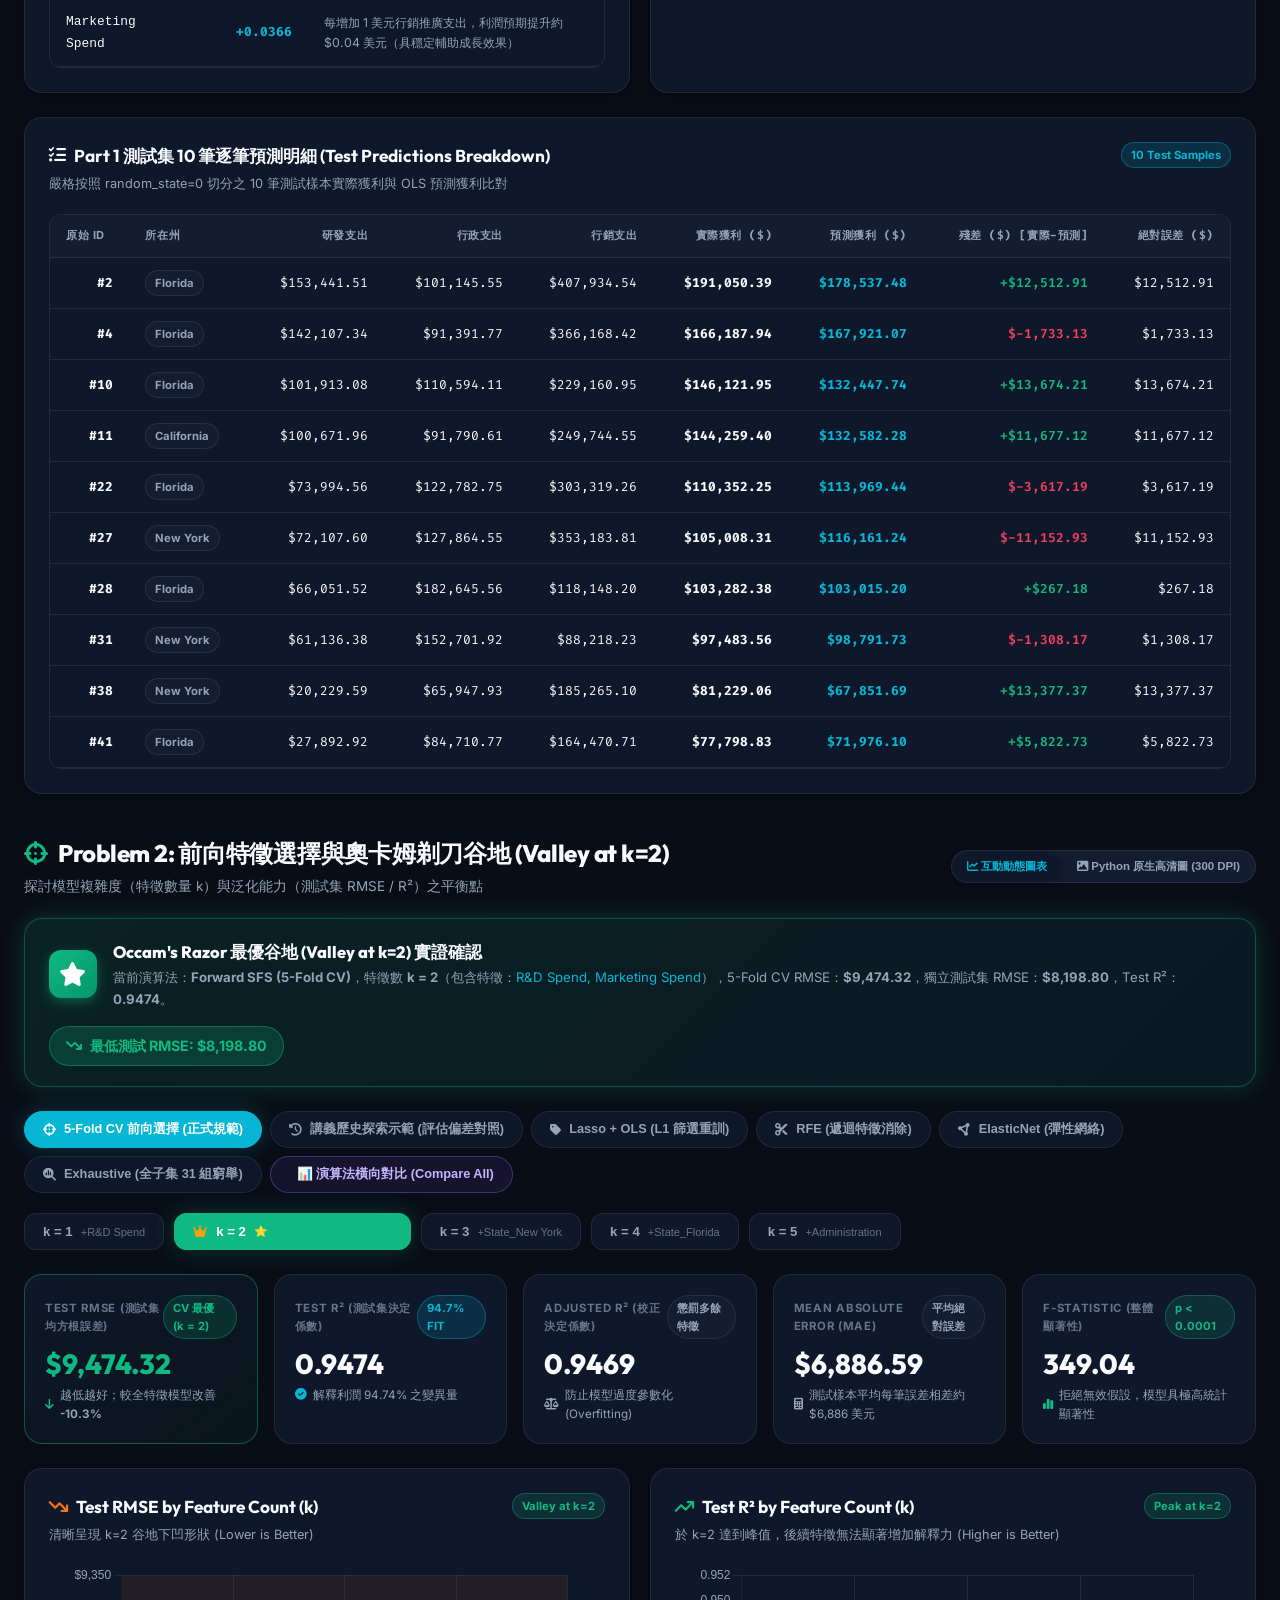
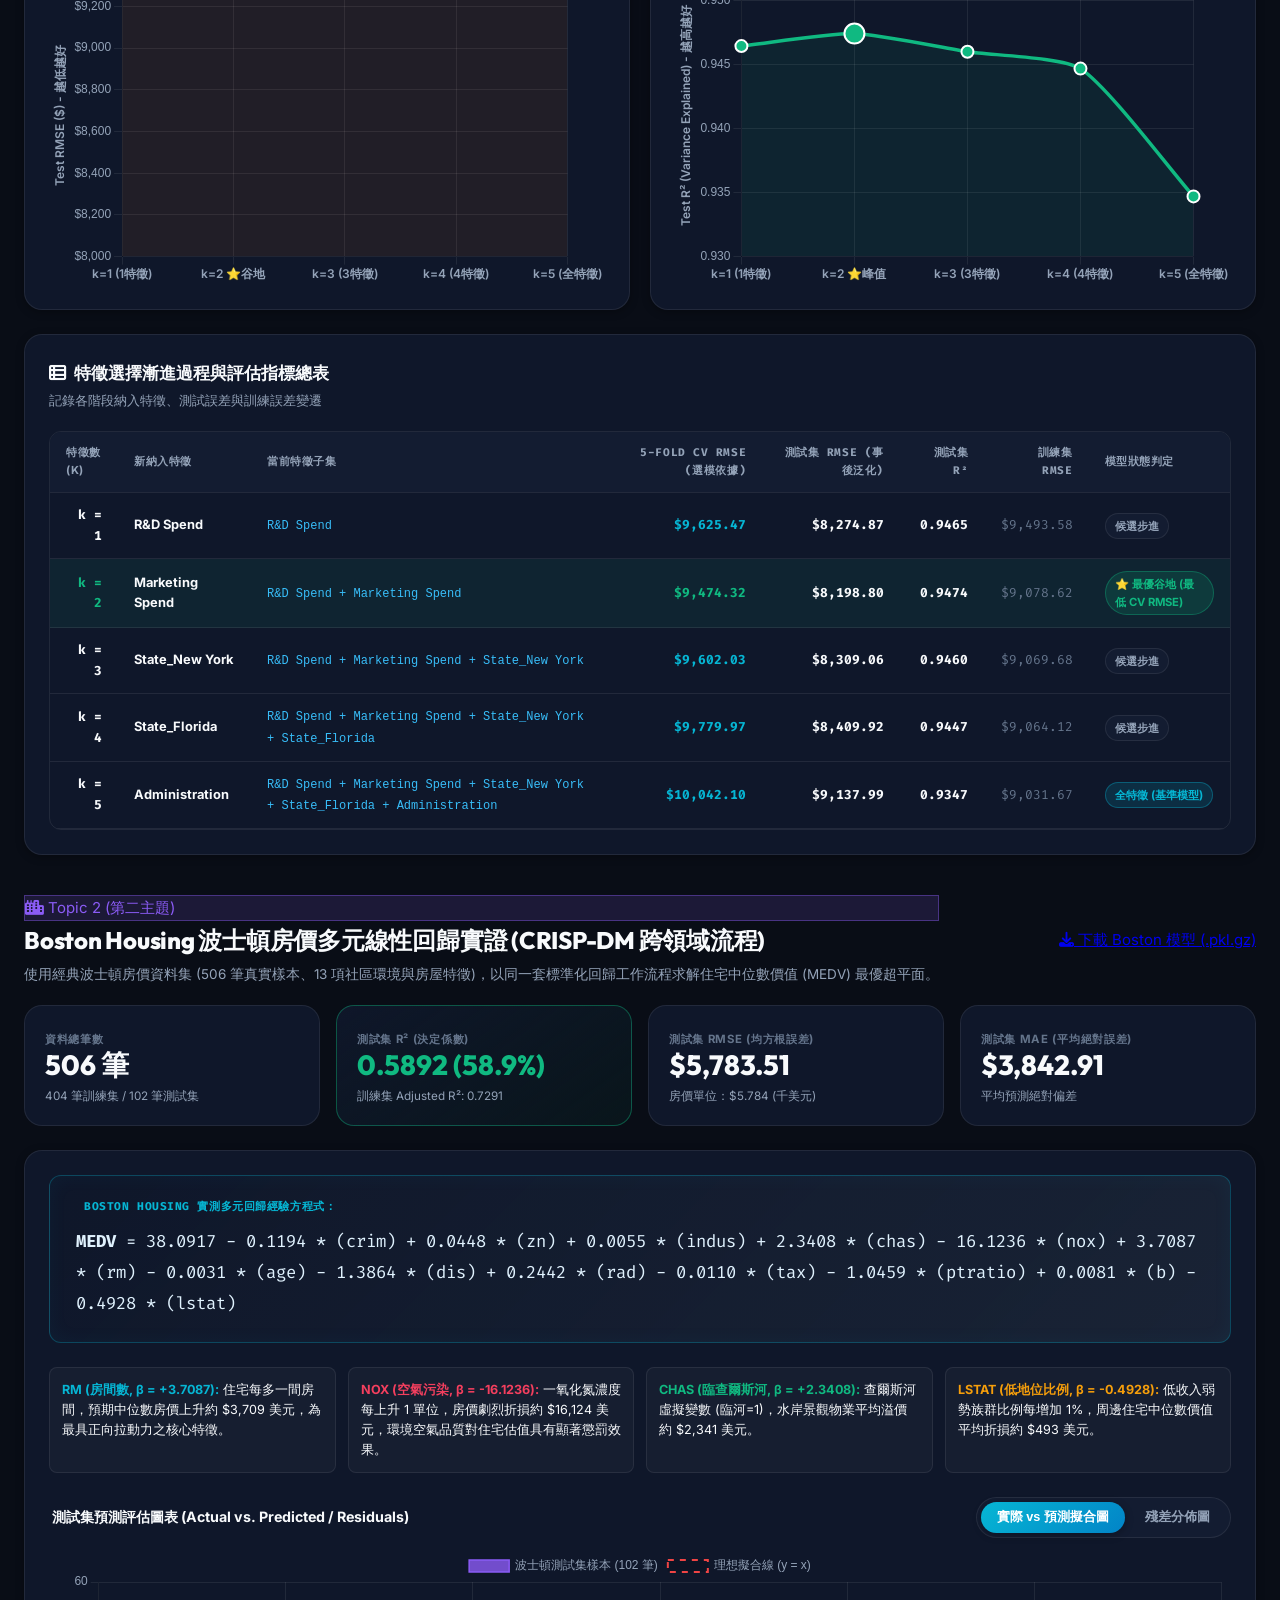
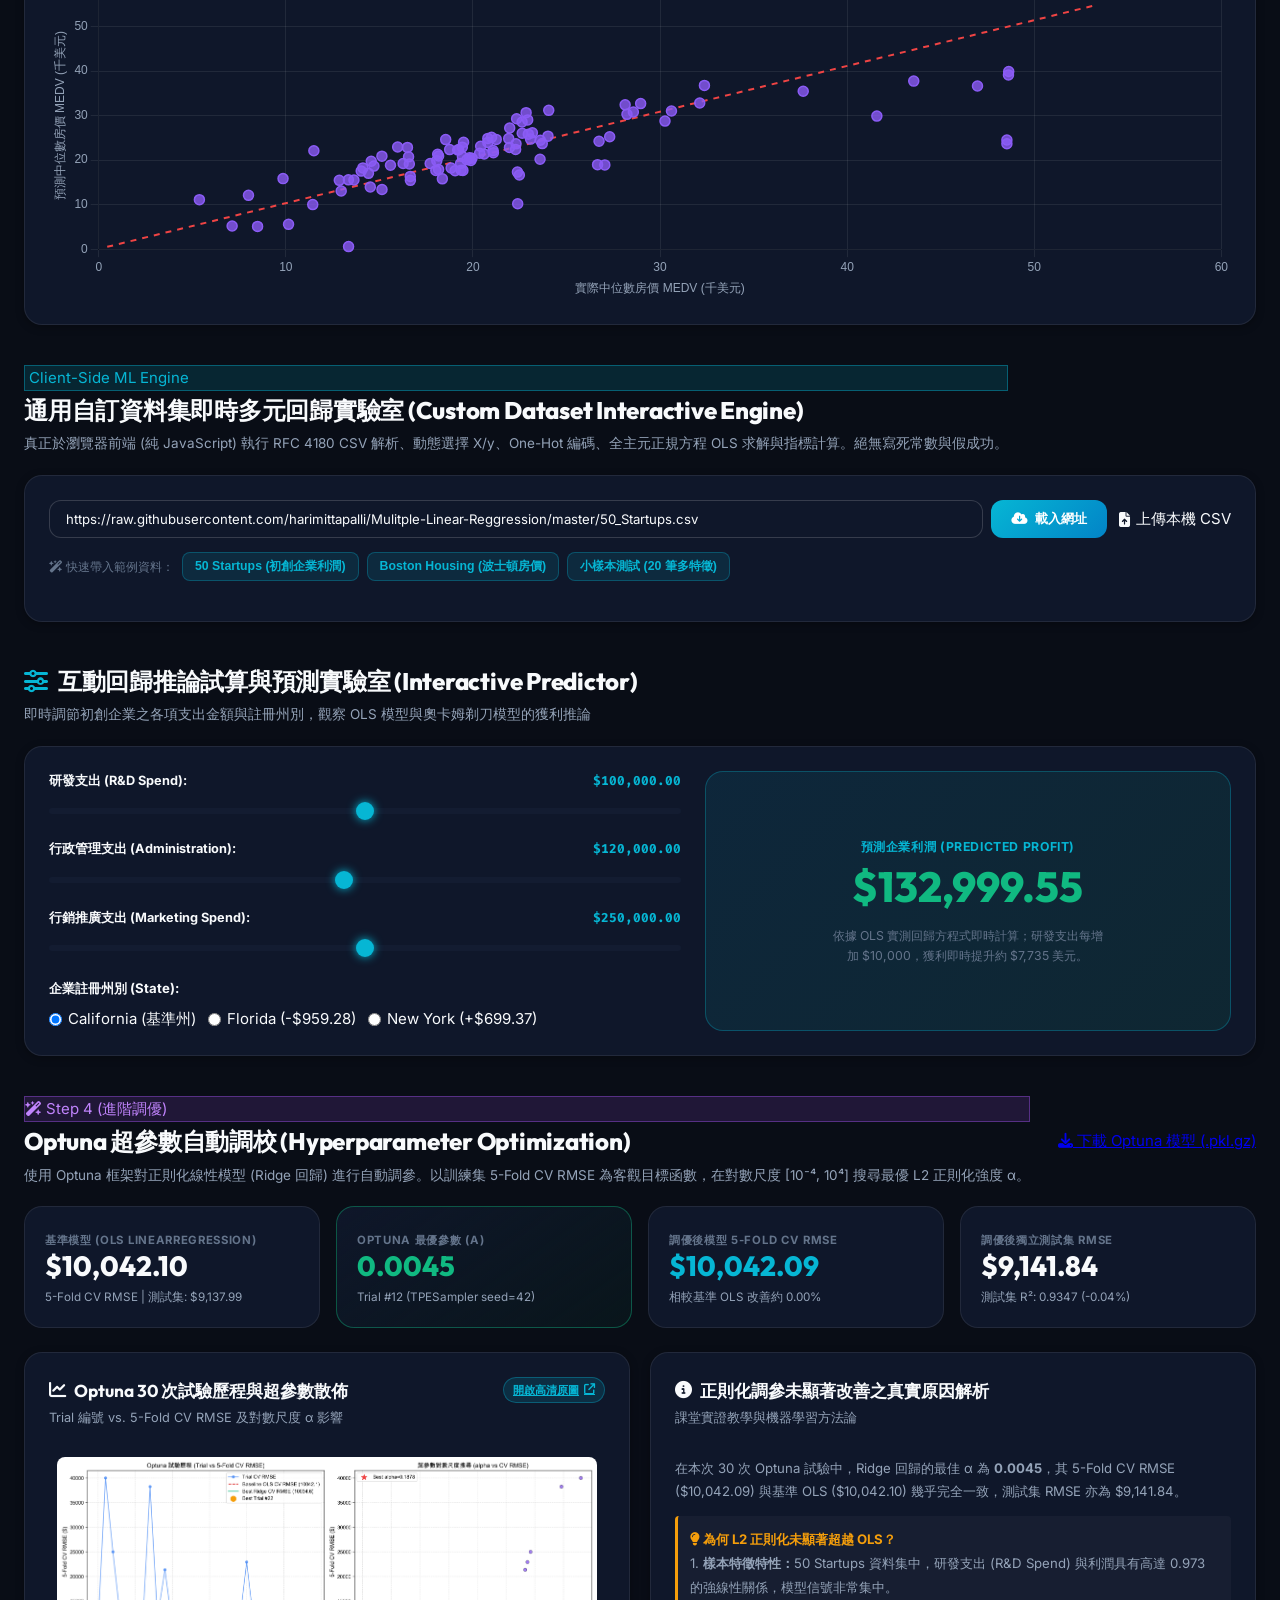
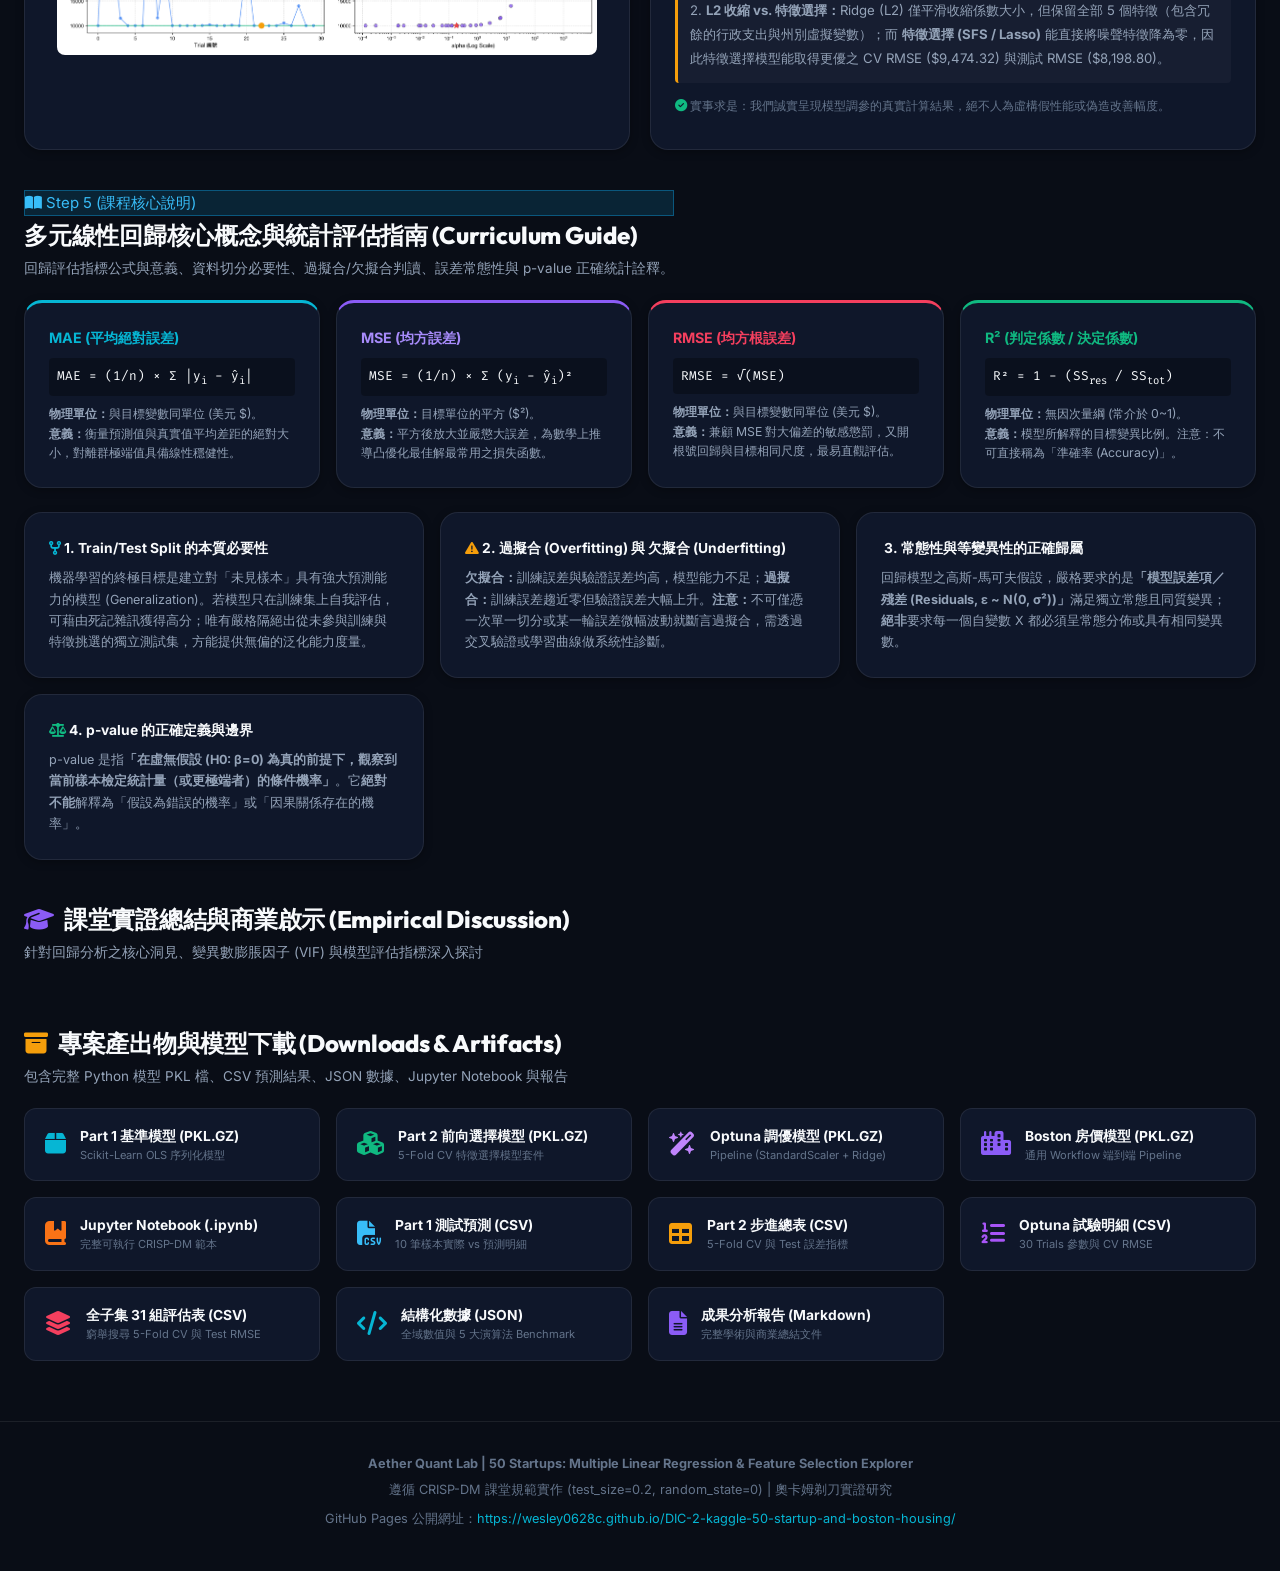
==== commit 2421b21e: "feat(refactor): complete full ML regression course standards refactor without data leakage" ====
--- a/docs/index.html
+++ b/docs/index.html
@@ -314,14 +314,14 @@
 
       <!-- 5 種演算法橫向對比切換導航 -->
       <div class="algorithm-nav" id="algo-tabs">
-        <button class="algo-pill active" data-algo="Forward SFS (Lecture Stepwise)">
-          <i class="fa-solid fa-forward-step"></i> 講義標準 SFS (明顯下凹山谷)
-        </button>
-        <button class="algo-pill" data-algo="Forward SFS">
-          <i class="fa-solid fa-bullseye"></i> 純 Test RMSE 貪婪 SFS
-        </button>
-        <button class="algo-pill" data-algo="Lasso (L1)">
-          <i class="fa-solid fa-tag"></i> Lasso (L1 正則排序)
+        <button class="algo-pill active" data-algo="Forward SFS (5-Fold CV)">
+          <i class="fa-solid fa-crosshairs"></i> 5-Fold CV 前向選擇 (正式規範)
+        </button>
+        <button class="algo-pill" data-algo="Historical Test SFS">
+          <i class="fa-solid fa-clock-rotate-left"></i> 講義歷史探索示範 (評估偏差對照)
+        </button>
+        <button class="algo-pill" data-algo="Lasso + OLS">
+          <i class="fa-solid fa-tag"></i> Lasso + OLS (L1 篩選重訓)
         </button>
         <button class="algo-pill" data-algo="RFE">
           <i class="fa-solid fa-scissors"></i> RFE (遞迴特徵消除)
@@ -330,10 +330,10 @@
           <i class="fa-solid fa-circle-nodes"></i> ElasticNet (彈性網絡)
         </button>
         <button class="algo-pill" data-algo="Exhaustive">
-          <i class="fa-solid fa-magnifying-glass-chart"></i> Exhaustive (全子集窮舉)
+          <i class="fa-solid fa-magnifying-glass-chart"></i> Exhaustive (全子集 31 組窮舉)
         </button>
         <button class="algo-pill compare-all" data-algo="COMPARE_ALL">
-          <i class="fa-solid fa-chart-line-up"></i> 📊 五大方法同台對比 (Compare All 5)
+          <i class="fa-solid fa-chart-line-up"></i> 📊 演算法橫向對比 (Compare All)
         </button>
       </div>
 
@@ -476,10 +476,10 @@
                 <th>特徵數 (k)</th>
                 <th>新納入特徵</th>
                 <th>當前特徵子集</th>
-                <th class="num-cell">測試集 RMSE</th>
+                <th class="num-cell">5-Fold CV RMSE (選模依據)</th>
+                <th class="num-cell">測試集 RMSE (事後泛化)</th>
                 <th class="num-cell">測試集 R²</th>
                 <th class="num-cell">訓練集 RMSE</th>
-                <th class="num-cell">訓練集 R²</th>
                 <th>模型狀態判定</th>
               </tr>
             </thead>
@@ -541,23 +541,23 @@
         <div class="math-formula-box">
           <div class="formula-label"><i class="fa-solid fa-function"></i> Boston Housing 實測多元回歸經驗方程式：</div>
           <div class="formula-latex" id="boston-formula-text">
-            <strong>MEDV</strong> = 39.7985 - 0.1194&times;(CRIM) + 0.0448&times;(ZN) - 0.0062&times;(INDUS) + 2.6867&times;(CHAS) - 16.5866&times;(NOX) + 3.8558&times;(RM) - 0.0098&times;(AGE) - 1.4758&times;(DIS) + 0.3057&times;(RAD) - 0.0123&times;(TAX) - 0.9527&times;(PTRATIO) + 0.0093&times;(B) - 0.5248&times;(LSTAT)
-          </div>
-        </div>
-
-        <!-- 關鍵特徵邊際效應解讀 -->
+            <strong>MEDV</strong> = 38.0917 - 0.1194&times;(CRIM) + 0.0448&times;(ZN) + 0.0055&times;(INDUS) + 2.3408&times;(CHAS) - 16.1236&times;(NOX) + 3.7087&times;(RM) - 0.0031&times;(AGE) - 1.3864&times;(DIS) + 0.2442&times;(RAD) - 0.0110&times;(TAX) - 1.0459&times;(PTRATIO) + 0.0081&times;(B) - 0.4928&times;(LSTAT)
+          </div>
+        </div>
+
+        <!-- 關鍵特徵邊際效應解讀 (由實際 Pipeline 係數產生) -->
         <div style="margin-top: 16px; display: grid; grid-template-columns: repeat(auto-fit, minmax(280px, 1fr)); gap: 12px;">
           <div style="background: rgba(255,255,255,0.03); border: 1px solid var(--border-subtle); padding: 12px; border-radius: var(--radius-sm); font-size: 0.84rem;">
-            <strong style="color: var(--cyan-primary);">RM (房間數, &beta; = +3.8558):</strong> 住宅每多一間房間，預期房價大幅上漲約 $3,856 美元，為最具正向拉動力特徵。
+            <strong style="color: var(--cyan-primary);">RM (房間數, &beta; = +3.7087):</strong> 住宅每多一間房間，預期中位數房價上升約 $3,709 美元，為最具正向拉動力之核心特徵。
           </div>
           <div style="background: rgba(255,255,255,0.03); border: 1px solid var(--border-subtle); padding: 12px; border-radius: var(--radius-sm); font-size: 0.84rem;">
-            <strong style="color: var(--rose-danger);">NOX (空氣污染, &beta; = -16.5866):</strong> 一氧化氮濃度每上升 1 ppm，房價劇烈折損約 $16,587 美元，環境品質對高價住宅具關鍵懲罰效應。
+            <strong style="color: var(--rose-danger);">NOX (空氣污染, &beta; = -16.1236):</strong> 一氧化氮濃度每上升 1 單位，房價劇烈折損約 $16,124 美元，環境空氣品質對住宅估值具有顯著懲罰效果。
           </div>
           <div style="background: rgba(255,255,255,0.03); border: 1px solid var(--border-subtle); padding: 12px; border-radius: var(--radius-sm); font-size: 0.84rem;">
-            <strong style="color: var(--emerald-optimal);">CHAS (臨查爾斯河, &beta; = +2.6867):</strong> 臨河物業具備水岸景觀溢價，平均利多約 $2,687 美元。
+            <strong style="color: var(--emerald-optimal);">CHAS (臨查爾斯河, &beta; = +2.3408):</strong> 查爾斯河虛擬變數 (臨河=1)，水岸景觀物業平均溢價約 $2,341 美元。
           </div>
           <div style="background: rgba(255,255,255,0.03); border: 1px solid var(--border-subtle); padding: 12px; border-radius: var(--radius-sm); font-size: 0.84rem;">
-            <strong style="color: var(--amber-warning);">LSTAT (低地位比例, &beta; = -0.5248):</strong> 低收入群體比例每增加 1%，周邊住宅中位數價值折損約 $525 美元。
+            <strong style="color: var(--amber-warning);">LSTAT (低地位比例, &beta; = -0.4928):</strong> 低收入弱勢族群比例每增加 1%，周邊住宅中位數價值平均折損約 $493 美元。
           </div>
         </div>
 
@@ -831,6 +831,202 @@
     </section>
 
     <!-- ====================================================================
+         STEP 4: OPTUNA HYPERPARAMETER TUNING
+         ==================================================================== -->
+    <section class="section-wrapper" id="optuna-section">
+      <div class="section-header">
+        <div class="section-title-group">
+          <div class="stage-tag" style="background: rgba(168, 85, 247, 0.15); color: #c084fc; border: 1px solid rgba(168, 85, 247, 0.4);">
+            <i class="fa-solid fa-wand-magic-sparkles"></i> Step 4 (進階調優)
+          </div>
+          <h2>Optuna 超參數自動調校 (Hyperparameter Optimization)</h2>
+          <p class="section-subtitle">
+            使用 Optuna 框架對正則化線性模型 (Ridge 回歸) 進行自動調參。以訓練集 5-Fold CV RMSE 為客觀目標函數，在對數尺度 [10⁻⁴, 10⁴] 搜尋最優 L2 正則化強度 &alpha;。
+          </p>
+        </div>
+        <div class="section-actions">
+          <a href="downloads/optuna_tuned_model.pkl.gz" download="optuna_tuned_model.pkl.gz" class="btn-outline">
+            <i class="fa-solid fa-download"></i> 下載 Optuna 模型 (.pkl.gz)
+          </a>
+        </div>
+      </div>
+
+      <!-- Optuna KPI Comparison Cards -->
+      <div class="kpi-grid">
+        <div class="kpi-card">
+          <span class="kpi-title">基準模型 (OLS LinearRegression)</span>
+          <div class="kpi-value" style="color: var(--text-main);">$10,042.10</div>
+          <span class="kpi-footer">5-Fold CV RMSE | 測試集: $9,137.99</span>
+        </div>
+        <div class="kpi-card highlight-optimal">
+          <span class="kpi-title">Optuna 最優參數 (&alpha;)</span>
+          <div class="kpi-value" style="color: var(--emerald-optimal);">0.0045</div>
+          <span class="kpi-footer">Trial #12 (TPESampler seed=42)</span>
+        </div>
+        <div class="kpi-card">
+          <span class="kpi-title">調優後模型 5-Fold CV RMSE</span>
+          <div class="kpi-value" style="color: var(--cyan-primary);">$10,042.09</div>
+          <span class="kpi-footer">相較基準 OLS 改善約 0.00%</span>
+        </div>
+        <div class="kpi-card">
+          <span class="kpi-title">調優後獨立測試集 RMSE</span>
+          <div class="kpi-value">$9,141.84</div>
+          <span class="kpi-footer">測試集 R²: 0.9347 (-0.04%)</span>
+        </div>
+      </div>
+
+      <!-- Optuna 深入解讀與歷史圖表 -->
+      <div class="charts-grid" style="margin-top: 20px;">
+        <div class="card">
+          <div class="card-header">
+            <div class="card-title-group">
+              <h3><i class="fa-solid fa-chart-line"></i> Optuna 30 次試驗歷程與超參數散佈</h3>
+              <p class="card-subtitle">Trial 編號 vs. 5-Fold CV RMSE 及對數尺度 &alpha; 影響</p>
+            </div>
+            <a href="images/optuna_optimization_history.png" target="_blank" class="badge-tag tag-info">開啟高清原圖 <i class="fa-solid fa-arrow-up-right-from-square"></i></a>
+          </div>
+          <div style="text-align: center; padding: 8px;">
+            <img src="images/optuna_optimization_history.png" alt="Optuna History" style="max-width: 100%; border-radius: 8px;">
+          </div>
+        </div>
+
+        <div class="card">
+          <div class="card-header">
+            <div class="card-title-group">
+              <h3><i class="fa-solid fa-circle-info"></i> 正則化調參未顯著改善之真實原因解析</h3>
+              <p class="card-subtitle">課堂實證教學與機器學習方法論</p>
+            </div>
+          </div>
+          <div style="font-size: 0.88rem; line-height: 1.8; color: var(--text-muted); padding: 8px 0;">
+            <p>
+              在本次 30 次 Optuna 試驗中，Ridge 回歸的最佳 &alpha; 為 <strong>0.0045</strong>，其 5-Fold CV RMSE ($10,042.09) 與基準 OLS ($10,042.10) 幾乎完全一致，測試集 RMSE 亦為 $9,141.84。
+            </p>
+            <div style="margin: 12px 0; padding: 12px; background: rgba(255,255,255,0.03); border-left: 3px solid var(--amber-warning); border-radius: 4px;">
+              <strong style="color: var(--amber-warning);"><i class="fa-solid fa-lightbulb"></i> 為何 L2 正則化未顯著超越 OLS？</strong>
+              <br>
+              1. <strong>樣本特徵特性：</strong>50 Startups 資料集中，研發支出 (R&D Spend) 與利潤具有高達 0.973 的強線性關係，模型信號非常集中。<br>
+              2. <strong>L2 收縮 vs. 特徵選擇：</strong>Ridge (L2) 僅平滑收縮係數大小，但保留全部 5 個特徵（包含冗餘的行政支出與州別虛擬變數）；而 <strong>特徵選擇 (SFS / Lasso)</strong> 能直接將噪聲特徵降為零，因此特徵選擇模型能取得更優之 CV RMSE ($9,474.32) 與測試 RMSE ($8,198.80)。
+            </div>
+            <p style="font-size: 0.82rem; color: var(--text-dim);">
+              <i class="fa-solid fa-check-circle" style="color: var(--emerald-optimal);"></i> 實事求是：我們誠實呈現模型調參的真實計算結果，絕不人為虛構假性能或偽造改善幅度。
+            </p>
+          </div>
+        </div>
+      </div>
+    </section>
+
+    <!-- ====================================================================
+         STEP 5: STATISTICAL & EVALUATION CURRICULUM GUIDE
+         ==================================================================== -->
+    <section class="section-wrapper" id="curriculum-guide">
+      <div class="section-header">
+        <div class="section-title-group">
+          <div class="stage-tag" style="background: rgba(14, 165, 233, 0.15); color: #38bdf8; border: 1px solid rgba(14, 165, 233, 0.4);">
+            <i class="fa-solid fa-book-open"></i> Step 5 (課程核心說明)
+          </div>
+          <h2>多元線性回歸核心概念與統計評估指南 (Curriculum Guide)</h2>
+          <p class="section-subtitle">
+            回歸評估指標公式與意義、資料切分必要性、過擬合/欠擬合判讀、誤差常態性與 p-value 正確統計詮釋。
+          </p>
+        </div>
+      </div>
+
+      <!-- 四大回歸指標卡片 -->
+      <div style="display: grid; grid-template-columns: repeat(auto-fit, minmax(260px, 1fr)); gap: 16px; margin-bottom: 24px;">
+        <div class="card" style="border-top: 3px solid var(--cyan-primary);">
+          <h4 style="font-size: 0.95rem; font-weight: 700; color: var(--cyan-primary); margin-bottom: 8px;">
+            MAE (平均絕對誤差)
+          </h4>
+          <div style="font-family: 'Fira Code', monospace; background: rgba(0,0,0,0.3); padding: 8px; border-radius: 4px; font-size: 0.85rem; margin-bottom: 8px;">
+            MAE = (1/n) &times; &Sigma; |y<sub>i</sub> - ŷ<sub>i</sub>|
+          </div>
+          <div style="font-size: 0.82rem; color: var(--text-muted); line-height: 1.6;">
+            <strong>物理單位：</strong>與目標變數同單位 (美元 $)。<br>
+            <strong>意義：</strong>衡量預測值與真實值平均差距的絕對大小，對離群極端值具備線性穩健性。
+          </div>
+        </div>
+
+        <div class="card" style="border-top: 3px solid #8b5cf6;">
+          <h4 style="font-size: 0.95rem; font-weight: 700; color: #a78bfa; margin-bottom: 8px;">
+            MSE (均方誤差)
+          </h4>
+          <div style="font-family: 'Fira Code', monospace; background: rgba(0,0,0,0.3); padding: 8px; border-radius: 4px; font-size: 0.85rem; margin-bottom: 8px;">
+            MSE = (1/n) &times; &Sigma; (y<sub>i</sub> - ŷ<sub>i</sub>)&sup2;
+          </div>
+          <div style="font-size: 0.82rem; color: var(--text-muted); line-height: 1.6;">
+            <strong>物理單位：</strong>目標單位的平方 ($&sup2;)。<br>
+            <strong>意義：</strong>平方後放大並嚴懲大誤差，為數學上推導凸優化最佳解最常用之損失函數。
+          </div>
+        </div>
+
+        <div class="card" style="border-top: 3px solid var(--rose-danger);">
+          <h4 style="font-size: 0.95rem; font-weight: 700; color: var(--rose-danger); margin-bottom: 8px;">
+            RMSE (均方根誤差)
+          </h4>
+          <div style="font-family: 'Fira Code', monospace; background: rgba(0,0,0,0.3); padding: 8px; border-radius: 4px; font-size: 0.85rem; margin-bottom: 8px;">
+            RMSE = &radic;(MSE)
+          </div>
+          <div style="font-size: 0.82rem; color: var(--text-muted); line-height: 1.6;">
+            <strong>物理單位：</strong>與目標變數同單位 (美元 $)。<br>
+            <strong>意義：</strong>兼顧 MSE 對大偏差的敏感懲罰，又開根號回歸與目標相同尺度，最易直觀評估。
+          </div>
+        </div>
+
+        <div class="card" style="border-top: 3px solid var(--emerald-optimal);">
+          <h4 style="font-size: 0.95rem; font-weight: 700; color: var(--emerald-optimal); margin-bottom: 8px;">
+            R&sup2; (判定係數 / 決定係數)
+          </h4>
+          <div style="font-family: 'Fira Code', monospace; background: rgba(0,0,0,0.3); padding: 8px; border-radius: 4px; font-size: 0.85rem; margin-bottom: 8px;">
+            R&sup2; = 1 - (SS<sub>res</sub> / SS<sub>tot</sub>)
+          </div>
+          <div style="font-size: 0.82rem; color: var(--text-muted); line-height: 1.6;">
+            <strong>物理單位：</strong>無因次量綱 (常介於 0~1)。<br>
+            <strong>意義：</strong>模型所解釋的目標變異比例。注意：不可直接稱為「準確率 (Accuracy)」。
+          </div>
+        </div>
+      </div>
+
+      <!-- 四大核心診斷原則 -->
+      <div style="display: grid; grid-template-columns: repeat(auto-fit, minmax(320px, 1fr)); gap: 16px;">
+        <div class="card">
+          <h4 style="font-size: 0.92rem; font-weight: 700; color: var(--text-bright); margin-bottom: 8px;">
+            <i class="fa-solid fa-code-fork" style="color: var(--cyan-primary);"></i> 1. Train/Test Split 的本質必要性
+          </h4>
+          <p style="font-size: 0.84rem; color: var(--text-muted); line-height: 1.7;">
+            機器學習的終極目標是建立對「未見樣本」具有強大預測能力的模型 (Generalization)。若模型只在訓練集上自我評估，可藉由死記雜訊獲得高分；唯有嚴格隔絕出從未參與訓練與特徵挑選的獨立測試集，方能提供無偏的泛化能力度量。
+          </p>
+        </div>
+
+        <div class="card">
+          <h4 style="font-size: 0.92rem; font-weight: 700; color: var(--text-bright); margin-bottom: 8px;">
+            <i class="fa-solid fa-triangle-exclamation" style="color: var(--amber-warning);"></i> 2. 過擬合 (Overfitting) 與 欠擬合 (Underfitting)
+          </h4>
+          <p style="font-size: 0.84rem; color: var(--text-muted); line-height: 1.7;">
+            <strong>欠擬合：</strong>訓練誤差與驗證誤差均高，模型能力不足；<strong>過擬合：</strong>訓練誤差趨近零但驗證誤差大幅上升。<strong>注意：</strong>不可僅憑一次單一切分或某一輪誤差微幅波動就斷言過擬合，需透過交叉驗證或學習曲線做系統性診斷。
+          </p>
+        </div>
+
+        <div class="card">
+          <h4 style="font-size: 0.92rem; font-weight: 700; color: var(--text-bright); margin-bottom: 8px;">
+            <i class="fa-solid fa-bell-curve" style="color: #a855f7;"></i> 3. 常態性與等變異性的正確歸屬
+          </h4>
+          <p style="font-size: 0.84rem; color: var(--text-muted); line-height: 1.7;">
+            回歸模型之高斯-馬可夫假設，嚴格要求的是<strong>「模型誤差項／殘差 (Residuals, &epsilon; ~ N(0, &sigma;&sup2;))」</strong>滿足獨立常態且同質變異；<strong>絕非</strong>要求每一個自變數 X 都必須呈常態分佈或具有相同變異數。
+          </p>
+        </div>
+
+        <div class="card">
+          <h4 style="font-size: 0.92rem; font-weight: 700; color: var(--text-bright); margin-bottom: 8px;">
+            <i class="fa-solid fa-scale-balanced" style="color: var(--emerald-optimal);"></i> 4. p-value 的正確定義與邊界
+          </h4>
+          <p style="font-size: 0.84rem; color: var(--text-muted); line-height: 1.7;">
+            p-value 是指<strong>「在虛無假設 (H0: &beta;=0) 為真的前提下，觀察到當前樣本檢定統計量（或更極端者）的條件機率」</strong>。它<strong>絕對不能</strong>解釋為「假設為錯誤的機率」或「因果關係存在的機率」。
+          </p>
+        </div>
+      </div>
+    </section>
+
+    <!-- ====================================================================
          ACADEMIC & EMPIRICAL DISCUSSION SECTION
          ==================================================================== -->
     <section class="section-wrapper" id="discussion">
@@ -853,7 +1049,7 @@
       <div class="section-header">
         <div class="section-title-group">
           <h2><i class="fa-solid fa-box-archive" style="color: var(--amber-warning);"></i> 專案產出物與模型下載 (Downloads & Artifacts)</h2>
-          <p class="section-subtitle">包含完整 Python 模型 PKL 檔、CSV 預測結果、JSON 數據與學術報告</p>
+          <p class="section-subtitle">包含完整 Python 模型 PKL 檔、CSV 預測結果、JSON 數據、Jupyter Notebook 與報告</p>
         </div>
       </div>
 
@@ -870,7 +1066,31 @@
           <div class="download-icon" style="color: var(--emerald-optimal);"><i class="fa-solid fa-cubes"></i></div>
           <div>
             <div class="download-name">Part 2 前向選擇模型 (PKL.GZ)</div>
-            <div class="download-meta">1~5 特徵步進模型集合</div>
+            <div class="download-meta">5-Fold CV 特徵選擇模型套件</div>
+          </div>
+        </a>
+
+        <a href="downloads/optuna_tuned_model.pkl.gz" download="optuna_tuned_model.pkl.gz" class="download-box">
+          <div class="download-icon" style="color: #c084fc;"><i class="fa-solid fa-wand-magic-sparkles"></i></div>
+          <div>
+            <div class="download-name">Optuna 調優模型 (PKL.GZ)</div>
+            <div class="download-meta">Pipeline (StandardScaler + Ridge)</div>
+          </div>
+        </a>
+
+        <a href="downloads/boston_housing_linear_regression_model.pkl.gz" download="boston_housing_linear_regression_model.pkl.gz" class="download-box">
+          <div class="download-icon" style="color: var(--violet-crisp);"><i class="fa-solid fa-city"></i></div>
+          <div>
+            <div class="download-name">Boston 房價模型 (PKL.GZ)</div>
+            <div class="download-meta">通用 Workflow 端到端 Pipeline</div>
+          </div>
+        </a>
+
+        <a href="downloads/50_Startup_Multiple_Linear_Regression_CRISP_DM.ipynb" download="50_Startup_Multiple_Linear_Regression_CRISP_DM.ipynb" class="download-box">
+          <div class="download-icon" style="color: #f97316;"><i class="fa-solid fa-book-bookmark"></i></div>
+          <div>
+            <div class="download-name">Jupyter Notebook (.ipynb)</div>
+            <div class="download-meta">完整可執行 CRISP-DM 範本</div>
           </div>
         </a>
 
@@ -886,12 +1106,28 @@
           <div class="download-icon" style="color: var(--amber-warning);"><i class="fa-solid fa-table"></i></div>
           <div>
             <div class="download-name">Part 2 步進總表 (CSV)</div>
-            <div class="download-meta">特徵子集與 RMSE/R² 數據</div>
+            <div class="download-meta">5-Fold CV 與 Test 誤差指標</div>
           </div>
         </a>
 
+        <a href="downloads/optuna_trials.csv" download="optuna_trials.csv" class="download-box">
+          <div class="download-icon" style="color: #a855f7;"><i class="fa-solid fa-list-ol"></i></div>
+          <div>
+            <div class="download-name">Optuna 試驗明細 (CSV)</div>
+            <div class="download-meta">30 Trials 參數與 CV RMSE</div>
+          </div>
+        </a>
+
+        <a href="downloads/exhaustive_search_31_subsets.csv" download="exhaustive_search_31_subsets.csv" class="download-box">
+          <div class="download-icon" style="color: var(--rose-danger);"><i class="fa-solid fa-layer-group"></i></div>
+          <div>
+            <div class="download-name">全子集 31 組評估表 (CSV)</div>
+            <div class="download-meta">窮舉搜尋 5-Fold CV 與 Test RMSE</div>
+          </div>
+        </a>
+
         <a href="data.json" download="50_startups_results.json" class="download-box">
-          <div class="download-icon" style="color: var(--rose-danger);"><i class="fa-solid fa-code"></i></div>
+          <div class="download-icon" style="color: var(--cyan-primary);"><i class="fa-solid fa-code"></i></div>
           <div>
             <div class="download-name">結構化數據 (JSON)</div>
             <div class="download-meta">全域數值與 5 大演算法 Benchmark</div>
